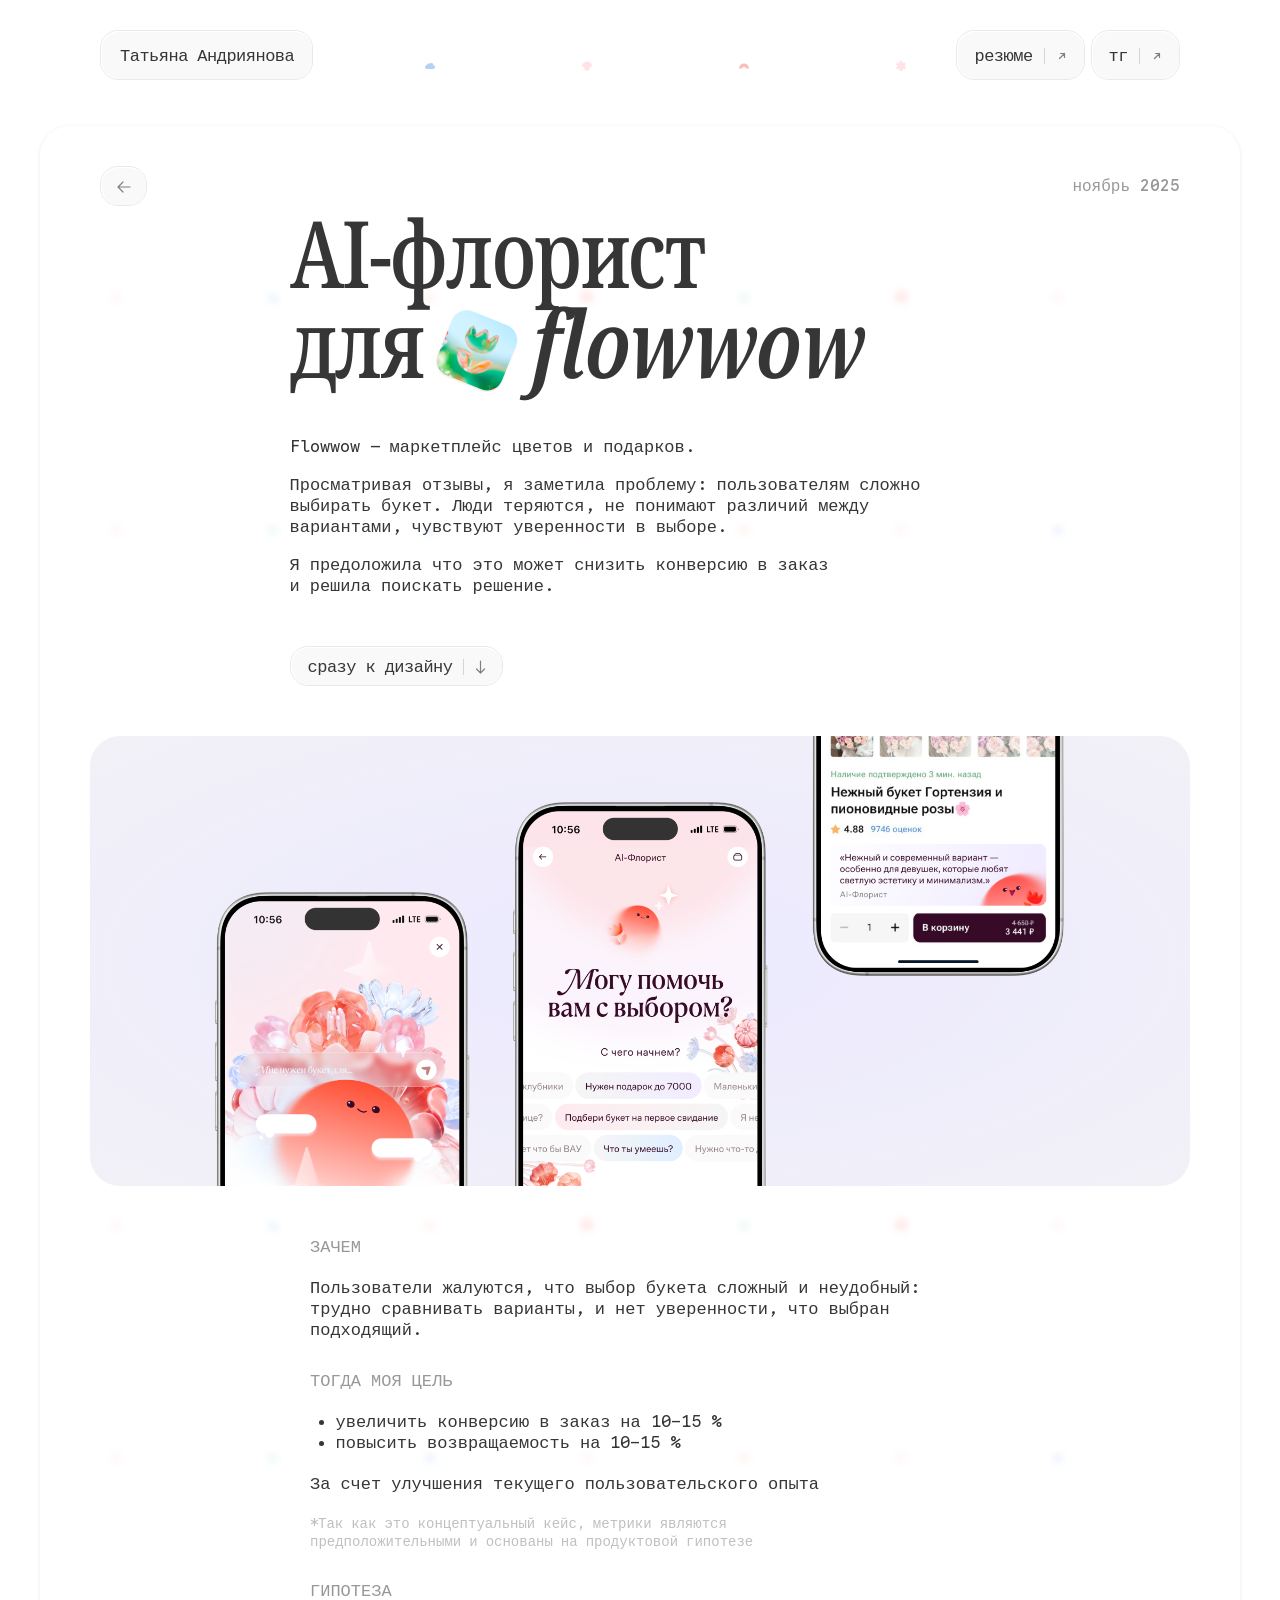
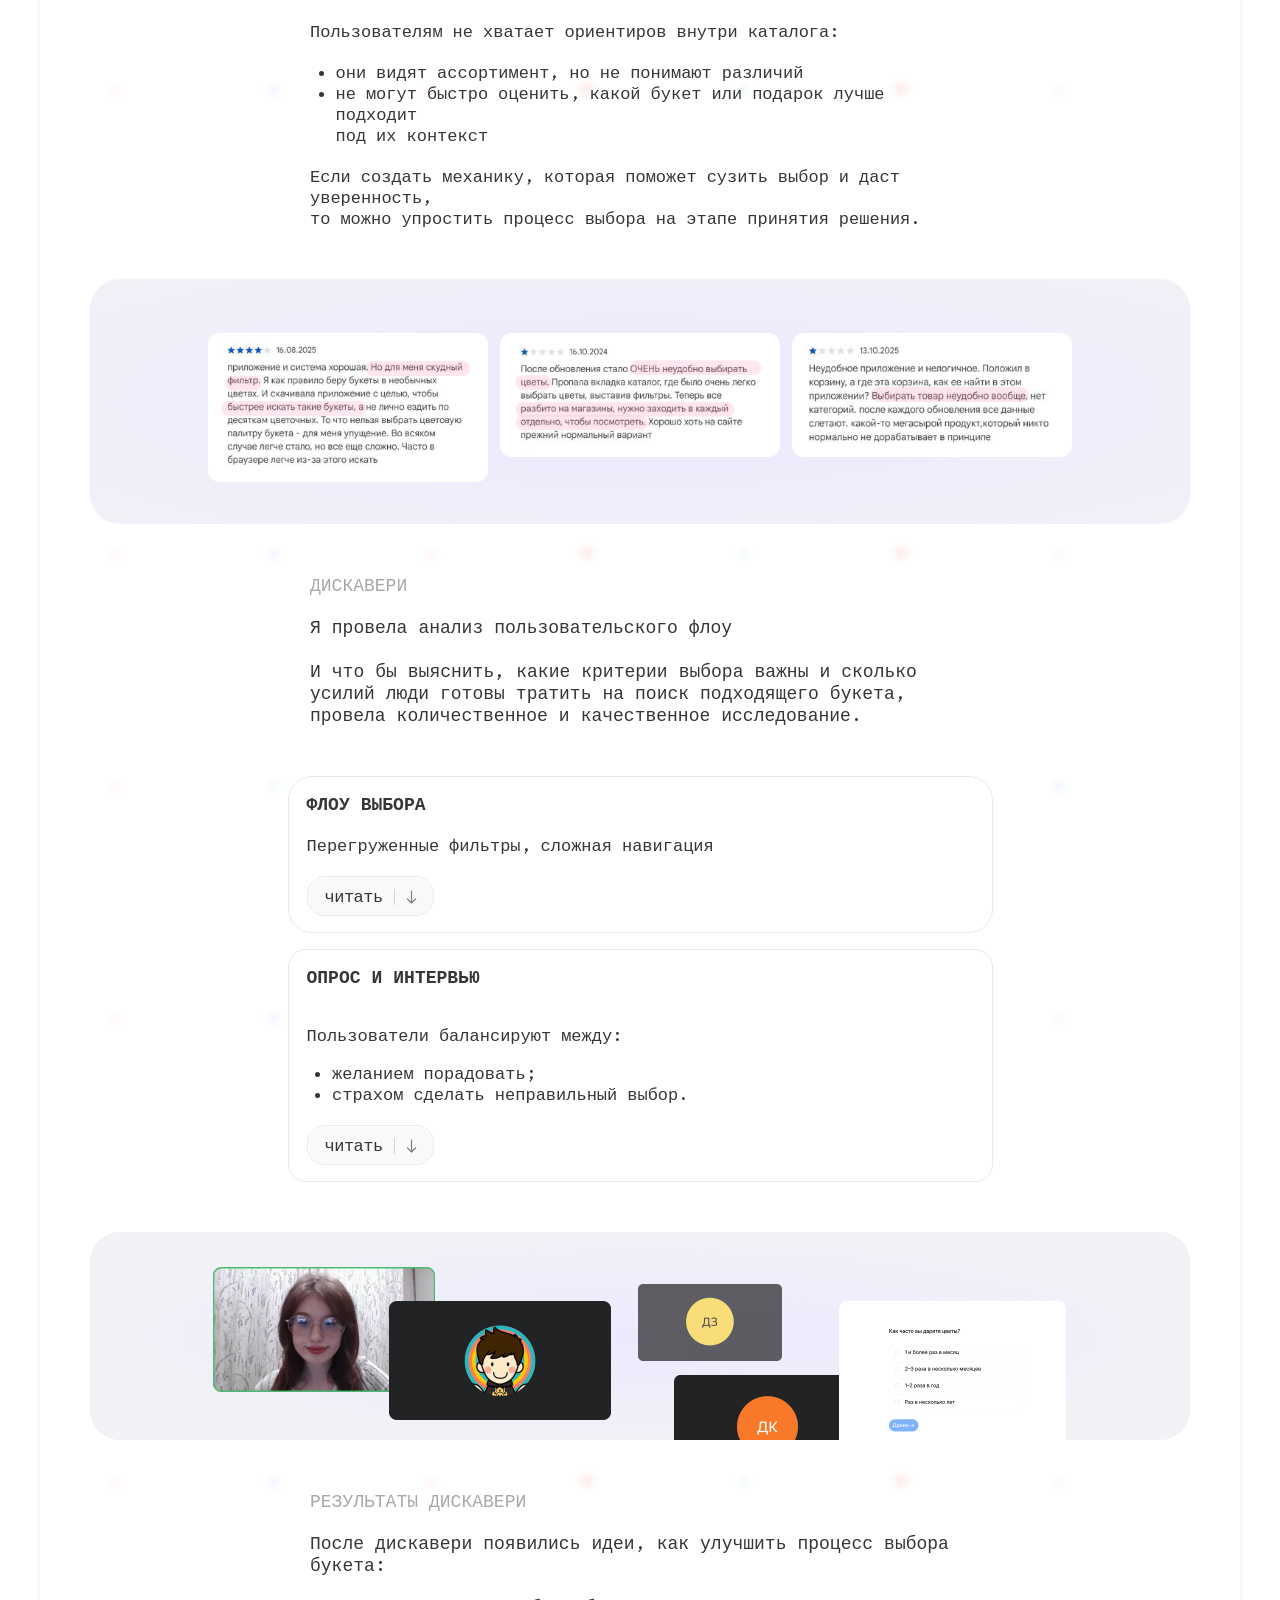
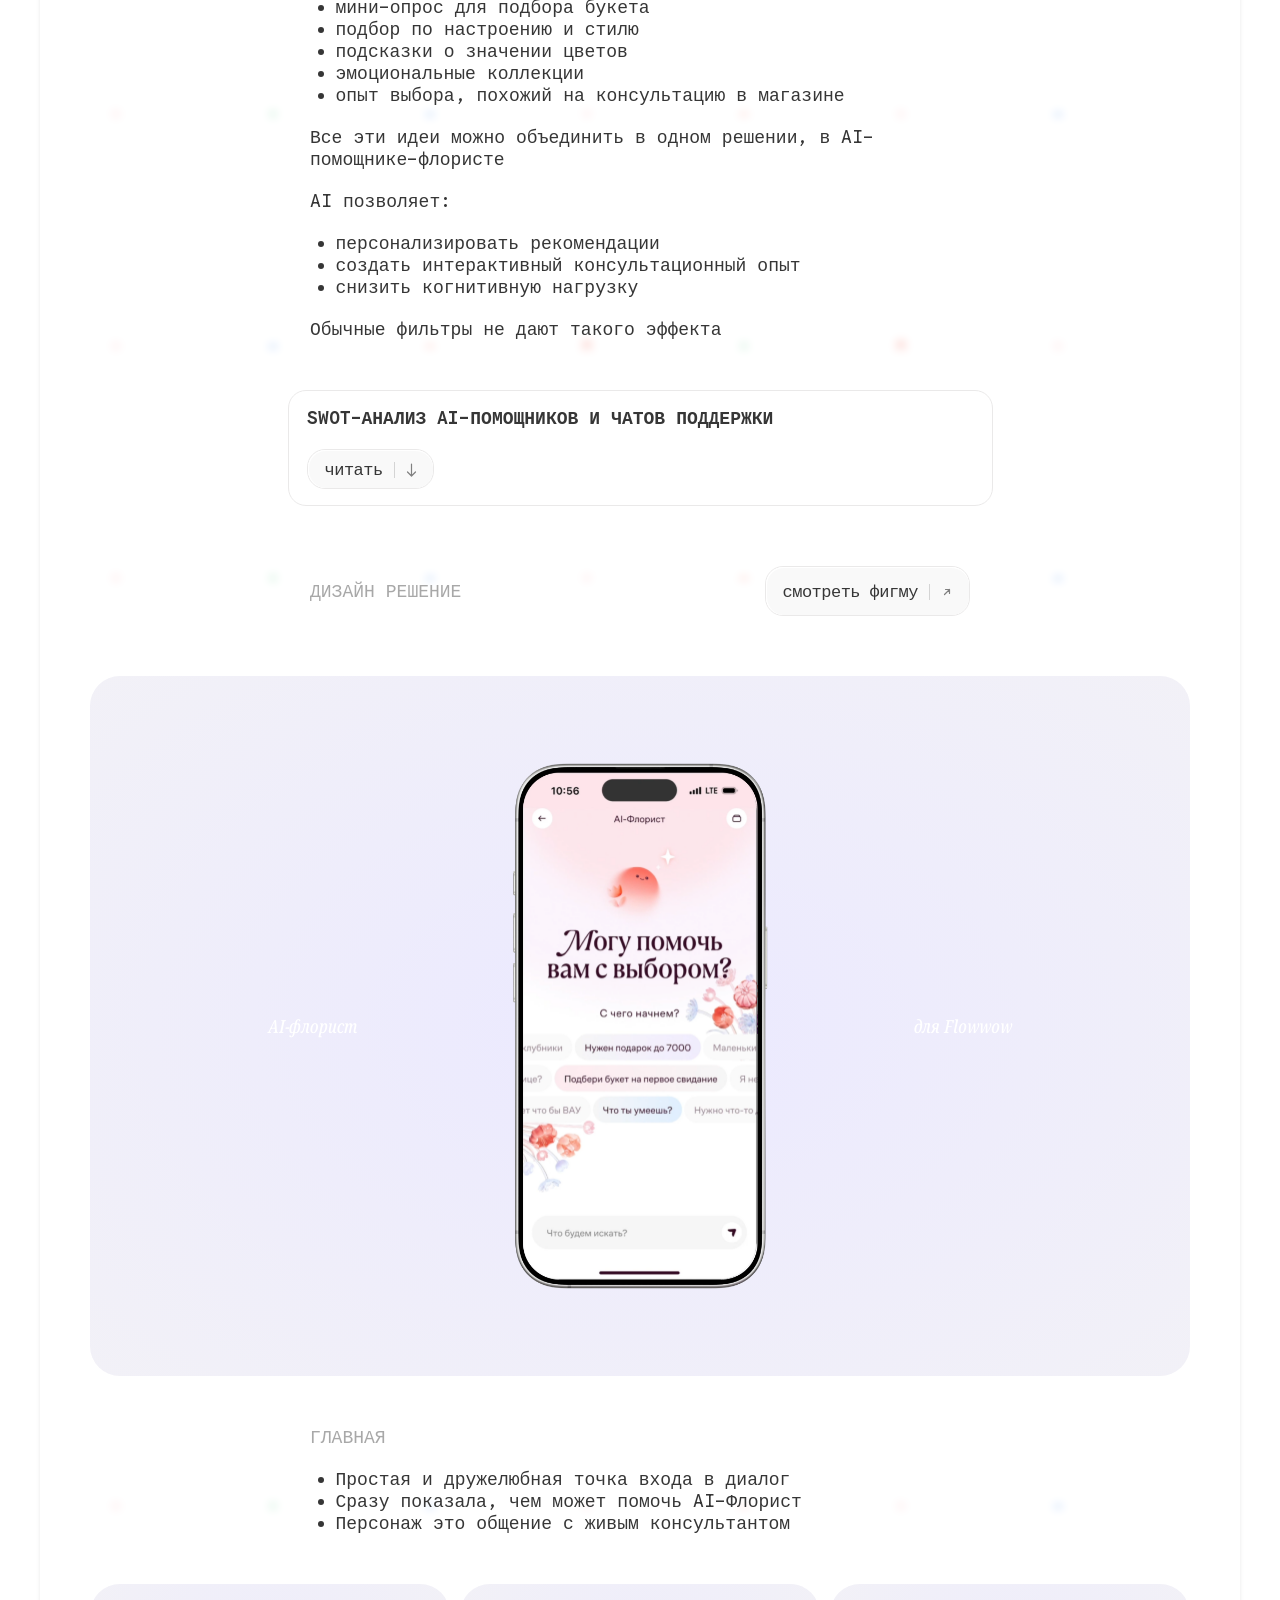
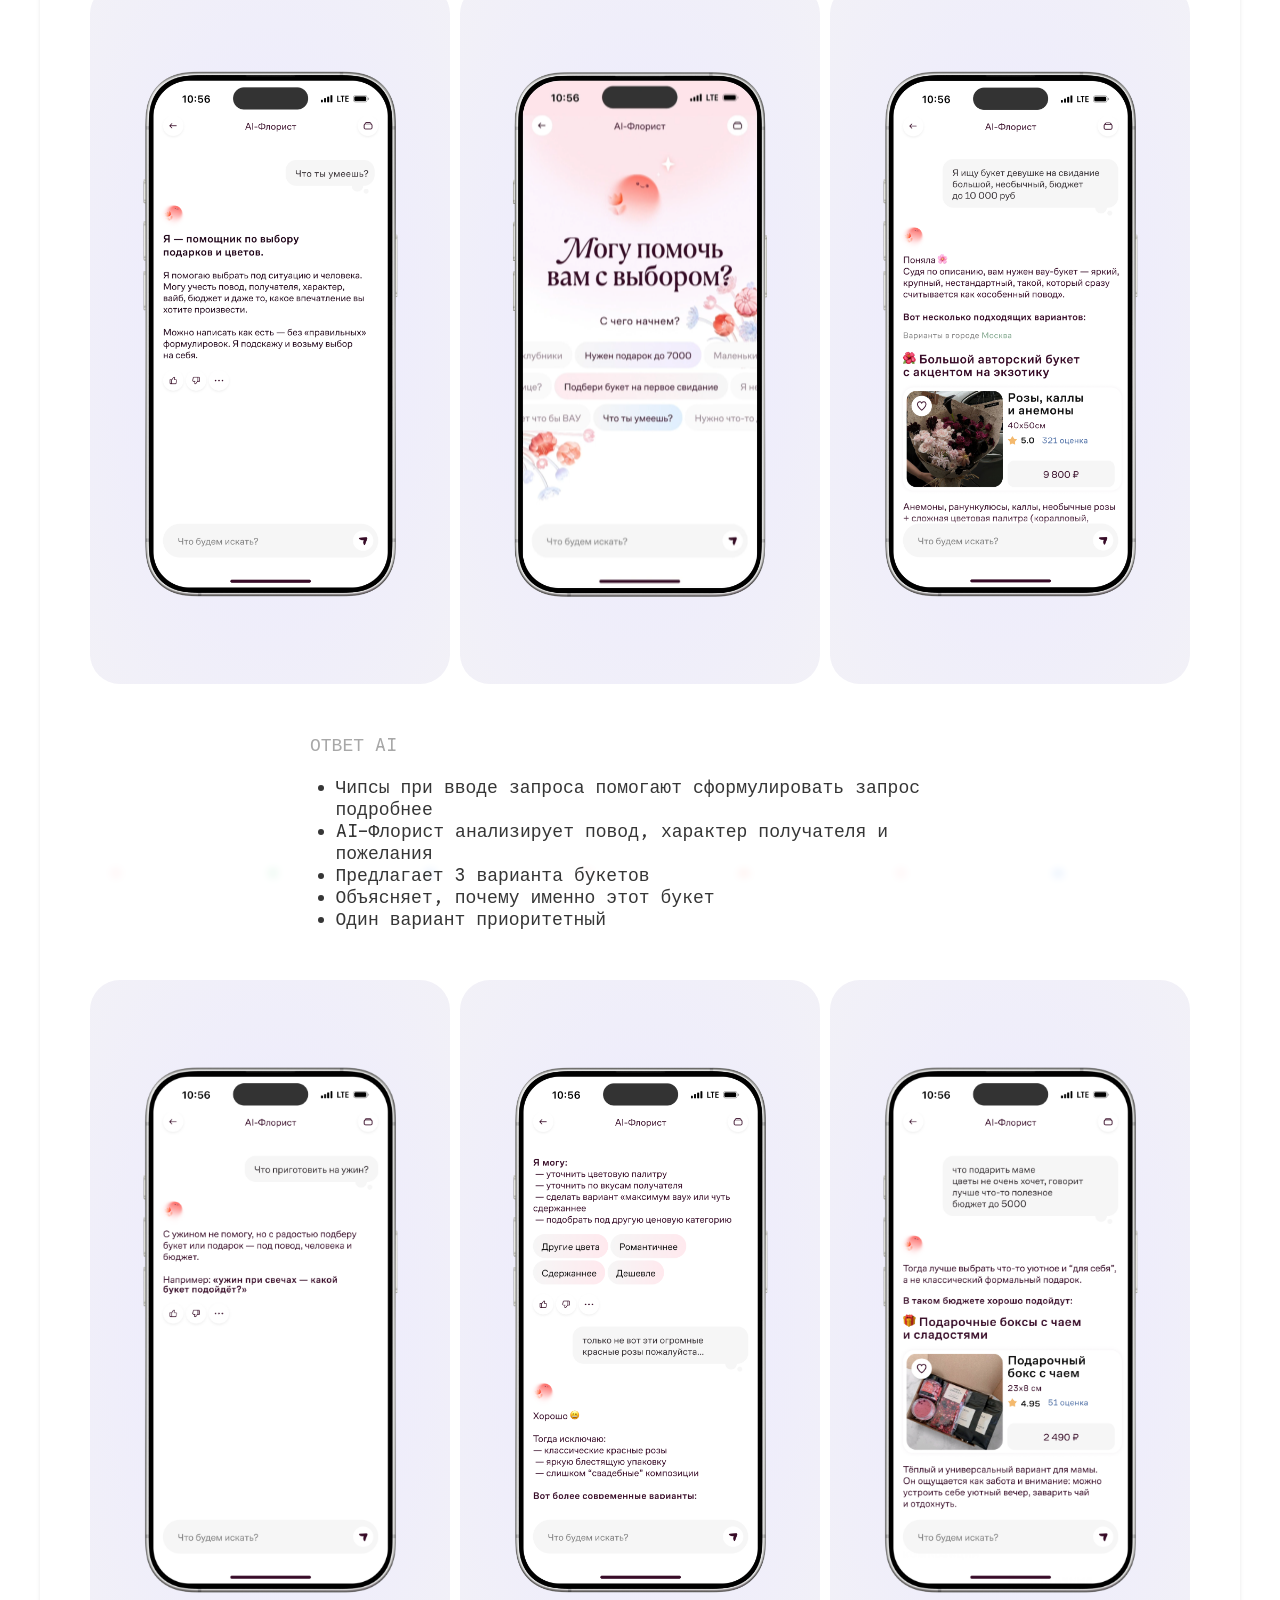
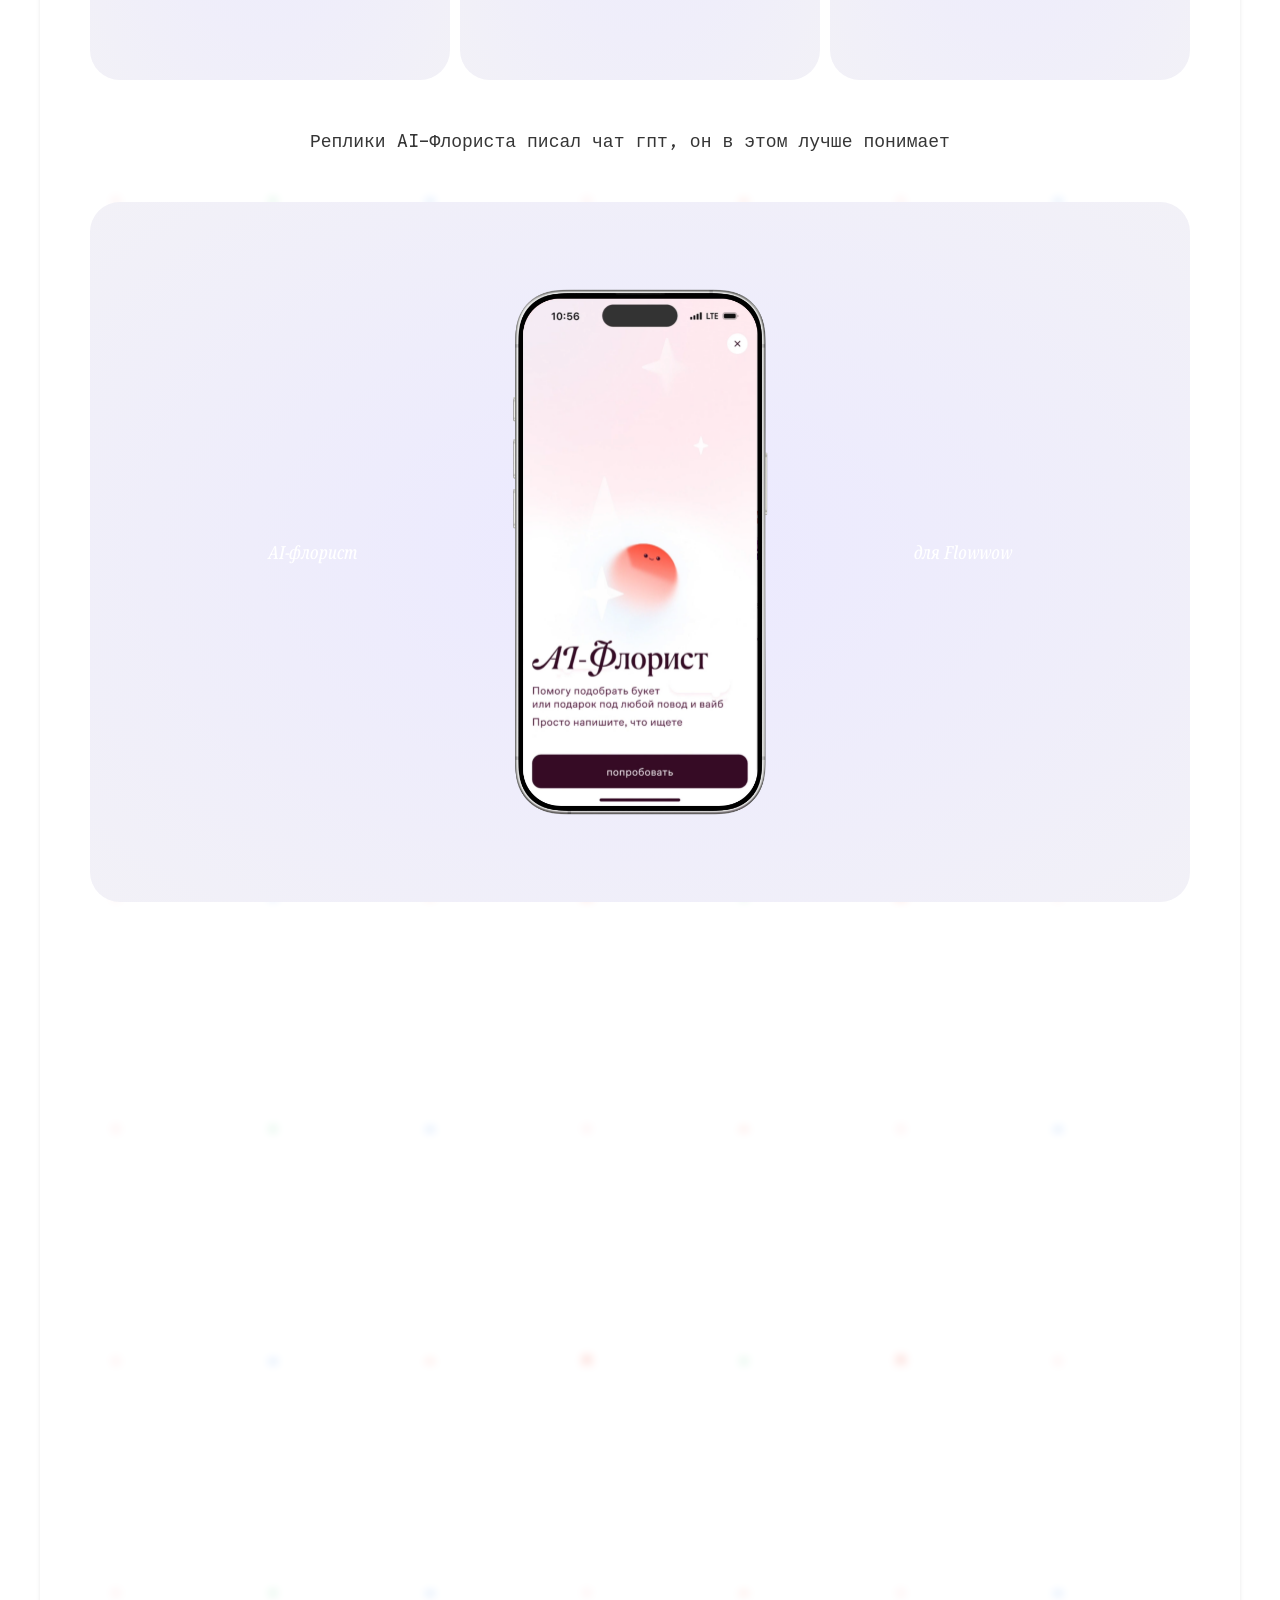
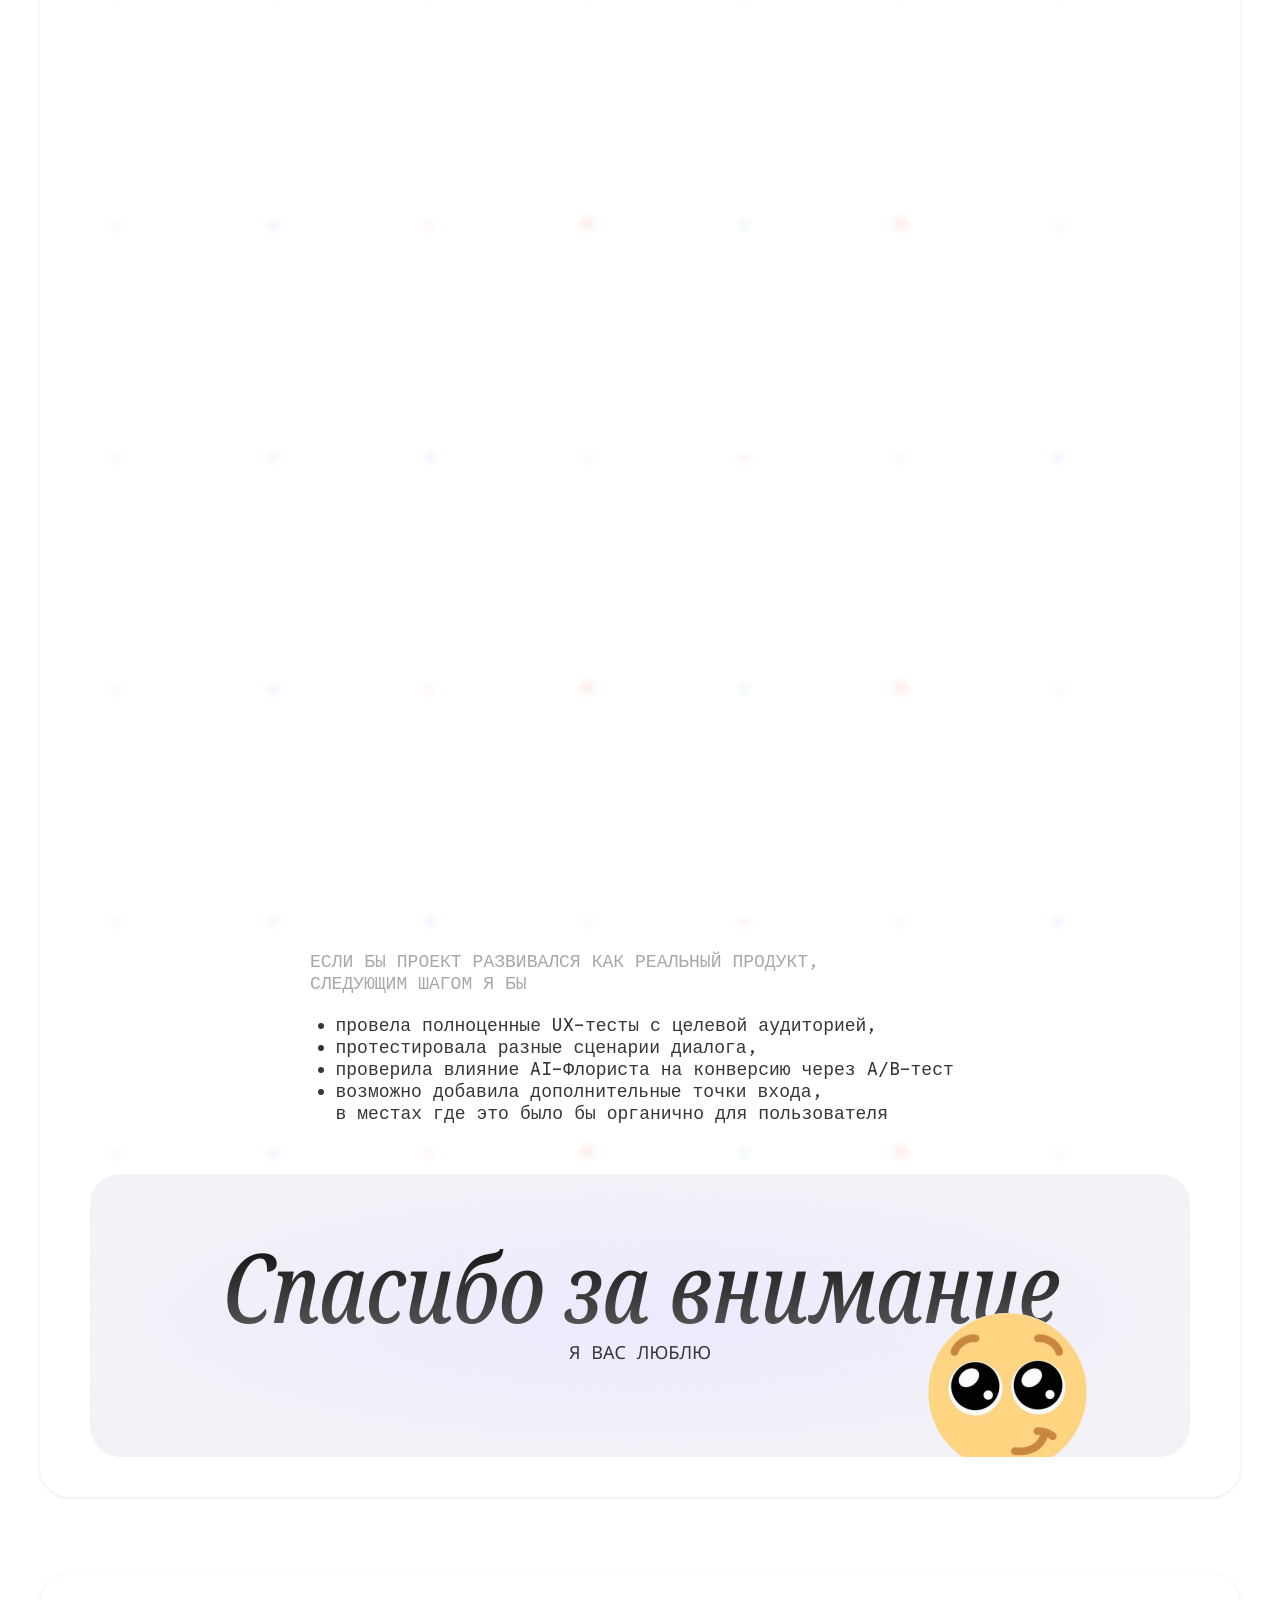
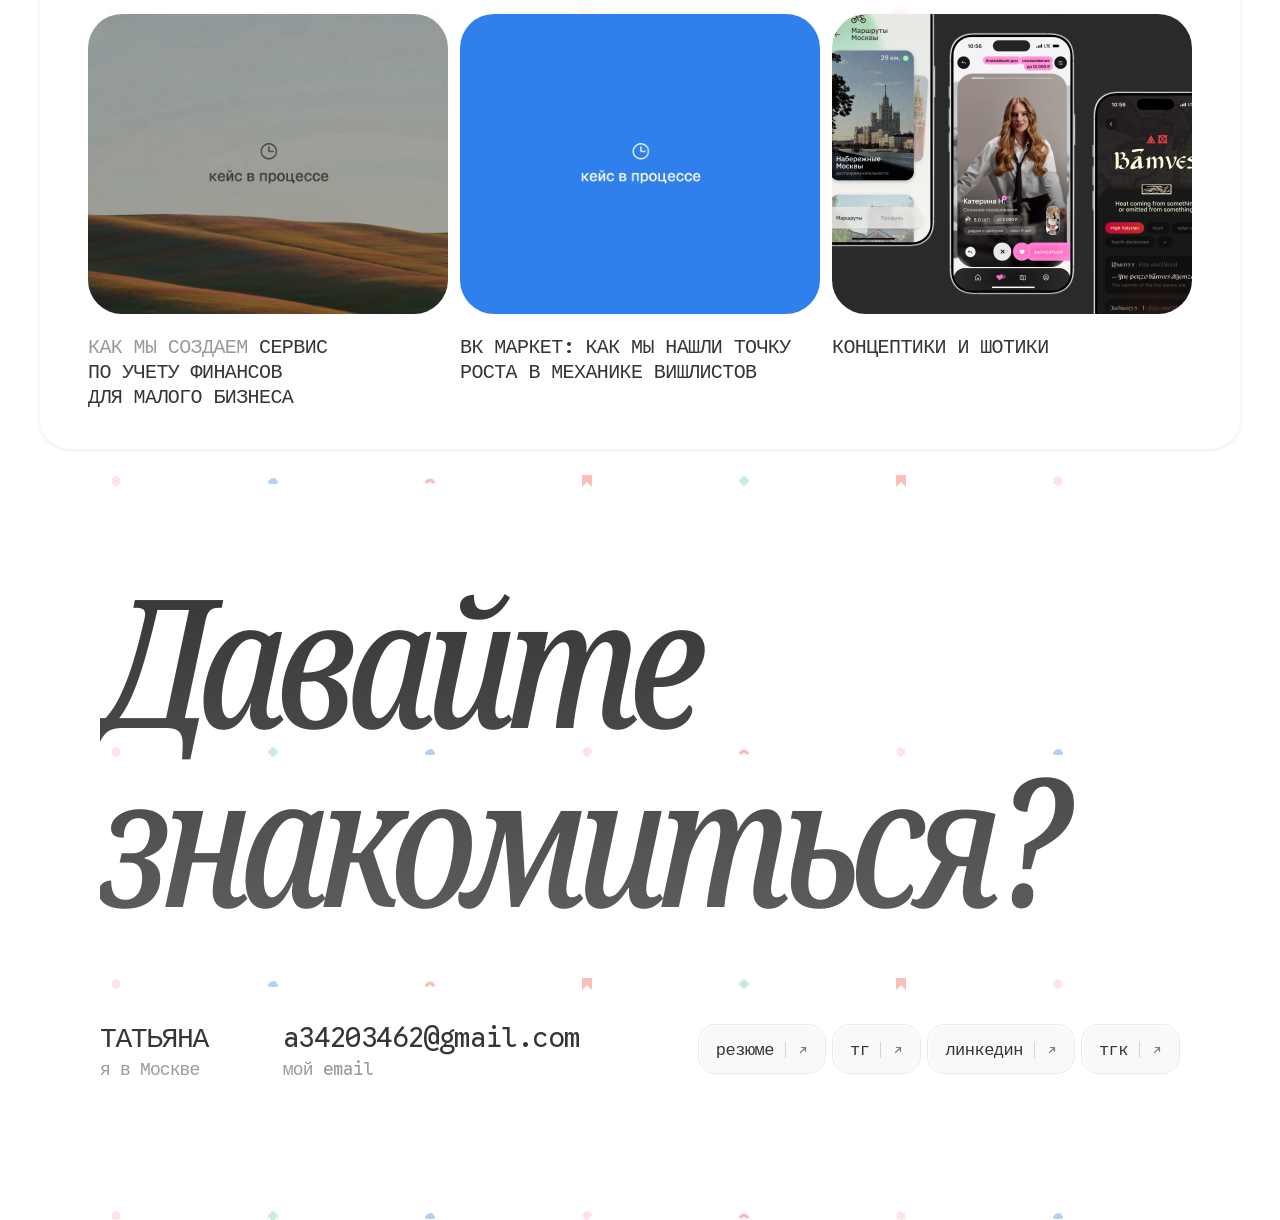
==== case-ai-florist/index.html @ 8919b969 "Link AI florist case Figma and SWOT buttons to Flowwow file. Co-authored-by: Cursor <cursoragent@cur" ====
<!DOCTYPE html>
<html lang="ru">
  <head>
    <meta charset="UTF-8" />
    <meta name="viewport" content="width=device-width, initial-scale=1.0" />
    <title>AI-флорист для flowwow — Татьяна Андриянова</title>
    <link rel="preconnect" href="https://fonts.googleapis.com" />
    <link rel="preconnect" href="https://fonts.gstatic.com" crossorigin />
    <link
      href="https://fonts.googleapis.com/css2?family=Google+Sans+Code:wght@400;500;600&family=Noto+Serif:ital,wdth,wght@0,62.5,500;0,62.5,600;1,62.5,500;1,62.5,600&display=swap"
      rel="stylesheet"
    />
    <style>
      :root {
        --color-bg: #ffffff;
        --color-text: #363636;
        --color-lead: #909090;
        --color-section-title: #989898;
        --color-section-title-alt: #a8a8a8;
        --color-note: #c0c0c0;
        --color-date: #989898;
        --color-white: #ffffff;
        --color-btn-border: #eae9e9;
        --color-btn-bg: #f9f9f9;
        --color-btn-hover: #2f80ed;
        --color-btn-hover-border: #1466d4;
        --color-btn-hover-highlight: #5ba1ff;
        --color-media-grad-start: #ebe9ff;
        --color-media-grad-end: #f2f1f7;
        --container: 1280px;
        --case-content: 1200px;
        --case-text: 700px;
        --case-media: 1100px;
        --nav-pad-x: 100px;
        --header-offset: 80px;
        --font-headline: "Noto Serif", serif;
        --font-body: "Google Sans Code", monospace;
        --reveal-duration: 0.65s;
        --reveal-ease: cubic-bezier(0.22, 1, 0.36, 1);
        --reveal-shift: 28px;
        --bg-pattern-width: 1700px;
        --case-gap: 50px;
        --case-page-top: 46px;
        --case-rec-gap: 77px;
        --accordion-open-duration: 0.55s;
        --accordion-close-duration: 0.95s;
        --accordion-ease: cubic-bezier(0.22, 1, 0.36, 1);
        --accordion-scroll-gap: 24px;
      }

      *,
      *::before,
      *::after {
        box-sizing: border-box;
      }

      html {
        scroll-behavior: smooth;
      }

      #design-solution {
        scroll-margin-top: calc(var(--header-offset) + 24px);
      }

      body {
        margin: 0;
        background: var(--color-bg);
        color: var(--color-text);
        font-family: var(--font-body);
      }

      .page {
        position: relative;
        z-index: 1;
        padding-top: var(--header-offset);
        padding-bottom: 0;
      }

      .page__bg {
        position: absolute;
        inset: 0;
        z-index: 0;
        pointer-events: none;
        overflow: hidden;
      }

      .page__bg-inner {
        position: absolute;
        top: 0;
        left: 50%;
        width: var(--bg-pattern-width);
        max-width: 100vw;
        margin-left: calc(var(--bg-pattern-width) / -2);
        height: 100%;
        min-height: 100%;
        opacity: 0.6;
        background-image: url("../assets/bg-pattern.png");
        background-repeat: repeat-y;
        background-position: center top;
        background-size: var(--bg-pattern-width) auto;
      }

      .page__content {
        position: relative;
        z-index: 1;
      }

      .nav {
        position: fixed;
        top: 0;
        left: 0;
        right: 0;
        z-index: 100;
        display: flex;
        align-items: flex-start;
        justify-content: space-between;
        max-width: var(--container);
        margin: 0 auto;
        padding: 30px var(--nav-pad-x) 0;
        background: transparent;
        transition: transform 0.35s var(--reveal-ease);
      }

      .nav.is-hidden {
        transform: translateY(calc(-100% - 8px));
      }

      .nav__links {
        display: flex;
        align-items: center;
        gap: 6px;
      }

      .btn {
        display: inline-flex;
        flex-direction: column;
        height: 50px;
        border: 0.5px solid var(--color-btn-border);
        border-radius: 18px;
        padding: 0;
        margin: 0;
        background: none;
        cursor: pointer;
        text-decoration: none;
        color: inherit;
        transition: border-color 0.2s ease;
        flex-shrink: 0;
        font: inherit;
      }

      .btn--sm {
        height: 40px;
      }

      .btn__inner {
        display: flex;
        align-items: center;
        gap: 11px;
        height: 100%;
        padding: 0 16px;
        border-radius: 18px;
        background: var(--color-btn-bg);
        border-left: 1px solid var(--color-white);
        border-top: 1px solid var(--color-white);
        transition:
          background 0.2s ease,
          border-color 0.2s ease,
          color 0.2s ease;
      }

      .btn--brand .btn__inner {
        padding: 0 18px;
      }

      .btn--icon .btn__inner {
        width: 44px;
        padding: 0;
        justify-content: center;
      }

      .btn--icon.btn--sm .btn__inner {
        width: 45.2px;
      }

      .btn__text {
        font-family: var(--font-body);
        font-weight: 500;
        font-size: 17px;
        letter-spacing: -0.51px;
        line-height: normal;
        color: var(--color-text);
        white-space: nowrap;
        transition: color 0.2s ease;
      }

      .btn__sep {
        width: 0;
        height: 16px;
        border-left: 1px solid #d4d4d4;
        flex-shrink: 0;
        transition: border-color 0.2s ease;
      }

      .btn__icon {
        display: flex;
        align-items: center;
        justify-content: center;
        flex-shrink: 0;
        color: #808080;
        transition: color 0.2s ease;
      }

      .btn__icon svg {
        display: block;
      }

      .btn:hover,
      .btn:focus-visible {
        border-color: var(--color-btn-hover-border);
        outline: none;
      }

      .btn:hover .btn__inner,
      .btn:focus-visible .btn__inner {
        background: var(--color-btn-hover);
        border-left-color: var(--color-btn-hover-highlight);
        border-top-color: var(--color-btn-hover-highlight);
      }

      .btn:hover .btn__text,
      .btn:focus-visible .btn__text {
        color: var(--color-white);
      }

      .btn:hover .btn__sep,
      .btn:focus-visible .btn__sep {
        border-left-color: rgba(255, 255, 255, 0.45);
      }

      .btn:hover .btn__icon,
      .btn:focus-visible .btn__icon {
        color: var(--color-white);
      }

      .case-page {
        max-width: var(--case-content);
        margin: var(--case-page-top) auto 0;
        padding: 40px 0;
        display: flex;
        flex-direction: column;
        gap: var(--case-gap);
        background: rgba(255, 255, 255, 0.5);
        backdrop-filter: blur(4.4px);
        -webkit-backdrop-filter: blur(4.4px);
        border-radius: 30px;
        box-shadow: 0 1px 4px rgba(0, 0, 0, 0.09);
      }

      .btn--fit {
        align-self: flex-start;
        width: auto;
        flex-shrink: 0;
      }

      .case-intro {
        padding: 0 60px;
        display: flex;
        flex-direction: column;
        align-items: center;
      }

      .case-intro__top {
        display: flex;
        align-items: center;
        justify-content: space-between;
        width: 100%;
        margin-bottom: 0;
      }

      .case-intro__date {
        margin: 0;
        font-size: 16px;
        font-weight: 500;
        color: var(--color-date);
      }

      .case-intro__body {
        width: 100%;
        max-width: 701px;
        display: flex;
        flex-direction: column;
        gap: 50px;
        margin-top: 0;
      }

      .case-intro__title-block {
        display: flex;
        flex-direction: column;
        gap: 0;
      }

      .case-intro__title {
        margin: 0 0 -5px;
        font-family: var(--font-headline);
        font-stretch: extra-condensed;
        font-weight: 500;
        font-size: clamp(48px, 8vw, 93px);
        line-height: 1;
        letter-spacing: -1.395px;
        color: var(--color-text);
      }

      .case-intro__title-row {
        display: flex;
        align-items: center;
        gap: 12px;
        flex-wrap: wrap;
      }

      .case-intro__title--italic {
        font-style: italic;
        font-weight: 600;
      }

      .case-intro__icon {
        position: relative;
        width: 84px;
        height: 92px;
        flex-shrink: 0;
      }

      .case-intro__icon-inner {
        position: absolute;
        left: 50%;
        top: 50%;
        width: 69px;
        height: 69px;
        transform: translate(-50%, -35%) rotate(22.14deg);
        border-radius: 16px;
        overflow: hidden;
        box-shadow: 0 1px 2px rgba(0, 0, 0, 0.1);
      }

      .case-intro__icon-inner img {
        position: absolute;
        width: 117%;
        height: 234%;
        left: -8.5%;
        top: -67%;
        max-width: none;
        object-fit: cover;
      }

      .case-intro__desc {
        margin: 0;
        font-size: 17px;
        font-weight: 400;
        line-height: normal;
        color: var(--color-text);
      }

      .case-intro__desc p {
        margin: 0 0 1em;
      }

      .case-intro__desc p:last-child {
        margin-bottom: 0;
      }

      .case-section {
        width: 100%;
        max-width: var(--case-text);
        margin: 0 auto;
        padding: 0 20px;
        display: flex;
        flex-direction: column;
        gap: 30px;
        font-size: 17px;
        font-weight: 400;
        line-height: normal;
      }

      .case-section--lg {
        font-size: 18px;
      }

      .case-section__group {
        display: flex;
        flex-direction: column;
        gap: 20px;
      }

      .case-section__label {
        margin: 0;
        font-size: inherit;
        font-weight: 400;
        text-transform: uppercase;
        color: var(--color-section-title);
      }

      .case-section__label--alt {
        color: var(--color-section-title-alt);
      }

      .case-section__text {
        margin: 0;
        color: var(--color-text);
      }

      .case-section__note {
        margin: 0;
        font-size: 14px;
        color: var(--color-note);
        max-width: 493px;
      }

      .case-section ul {
        margin: 0;
        padding-left: 25.5px;
      }

      .case-section li {
        margin-bottom: 0;
      }

      .case-section__row {
        display: flex;
        align-items: center;
        justify-content: space-between;
        gap: 16px;
        width: 100%;
        padding: 10px 0;
      }

      .case-media {
        width: 100%;
        max-width: var(--case-content);
        margin: 0 auto;
        padding: 0 50px;
      }

      .case-media__frame {
        position: relative;
        width: 100%;
        border-radius: 30px;
        overflow: hidden;
        background: radial-gradient(ellipse at center, var(--color-media-grad-start) 0%, var(--color-media-grad-end) 100%);
      }

      .case-media__frame--glass {
        background: rgba(255, 255, 255, 0.5);
        backdrop-filter: blur(4.4px);
        -webkit-backdrop-filter: blur(4.4px);
        box-shadow: 0 1px 4px rgba(0, 0, 0, 0.09);
      }

      .case-media__frame--phones {
        height: 450px;
      }

      .case-media__frame--reviews {
        height: 245px;
      }

      .case-media__frame--research {
        height: 208px;
      }

      .case-media__frame--tall {
        height: 700px;
      }

      .case-media__frame--short {
        height: 310px;
      }

      .case-media__frame--entry {
        height: 300px;
      }

      .case-media__frame--thanks {
        height: auto;
        background: transparent;
        box-shadow: none;
        overflow: visible;
      }

      .case-phones {
        position: absolute;
        inset: 0;
      }

      .case-phones__item {
        position: absolute;
        width: 23.26%;
        height: 116.67%;
        transition: transform 0.45s var(--reveal-ease);
        transform-origin: center center;
        z-index: 1;
      }

      .case-phones__item img {
        width: 100%;
        height: 100%;
        object-fit: contain;
        display: block;
        pointer-events: none;
      }

      .case-phones__item--1 {
        left: 11.27%;
        top: 34.67%;
      }

      .case-phones__item--2 {
        left: 50%;
        top: 14.67%;
        transform: translateX(-50%);
      }

      .case-phones__item--3 {
        left: 65.45%;
        top: -63.33%;
      }

      .case-phones__item:hover {
        z-index: 3;
        transform: scale(1.06);
      }

      .case-phones__item--2:hover {
        transform: translateX(-50%) scale(1.06);
      }

      .case-reviews {
        position: absolute;
        left: 50%;
        top: 54px;
        transform: translateX(-50%);
        display: flex;
        align-items: flex-start;
        gap: 12px;
        width: 78.55%;
        max-width: 864px;
      }

      .case-reviews__item {
        position: relative;
        flex: 0 0 280px;
        width: 280px;
        max-width: calc((100% - 24px) / 3);
        transition: transform 0.45s var(--reveal-ease);
        transform-origin: center center;
        z-index: 1;
      }

      .case-reviews__item img {
        width: 100%;
        height: auto;
        display: block;
        pointer-events: none;
      }

      .case-reviews__item:hover {
        z-index: 3;
        transform: scale(1.06);
      }

      .case-research-collage {
        display: block;
        width: 100%;
        height: 100%;
        object-fit: cover;
        border-radius: 30px;
      }

      .case-accordion {
        width: 100%;
        max-width: 745px;
        margin: 0 auto;
        display: flex;
        flex-direction: column;
        gap: 16px;
        padding: 0 20px;
      }

      .case-accordion__item {
        background: var(--color-white);
        border: 1px solid var(--color-btn-border);
        border-radius: 18px;
        padding: 16px 18px;
        text-align: left;
        font: inherit;
        color: inherit;
      }

      .case-accordion__item--flow {
        border-radius: 24px;
      }

      .case-accordion__title {
        margin: 0 0 20px;
        font-size: 18px;
        font-weight: 600;
        text-transform: uppercase;
        color: var(--color-text);
      }

      .case-accordion__preview {
        margin: 0 0 20px;
        font-size: 17px;
        font-weight: 400;
        color: var(--color-text);
      }

      .case-accordion__preview ul {
        margin: 0;
        padding-left: 25.5px;
      }

      .case-accordion__teaser {
        display: grid;
        grid-template-rows: 1fr;
        overflow: hidden;
        transition: grid-template-rows var(--accordion-open-duration) var(--accordion-ease);
      }

      .case-accordion__teaser-inner {
        min-height: 0;
        overflow: hidden;
      }

      .case-accordion__item.is-open .case-accordion__teaser {
        grid-template-rows: 0fr;
        pointer-events: none;
      }

      .case-accordion__item.is-closing .case-accordion__teaser {
        transition-duration: var(--accordion-close-duration);
      }

      .case-accordion__panel {
        display: grid;
        grid-template-rows: 0fr;
        overflow: hidden;
        transition: grid-template-rows var(--accordion-open-duration) var(--accordion-ease);
      }

      .case-accordion__item.is-open .case-accordion__panel {
        grid-template-rows: 1fr;
      }

      .case-accordion__item.is-closing .case-accordion__panel {
        transition-duration: var(--accordion-close-duration);
      }

      .case-accordion__panel-inner {
        min-height: 0;
        overflow: hidden;
        display: flex;
        flex-direction: column;
        gap: 20px;
      }

      .case-accordion__media-slot {
        display: none;
      }

      .case-accordion__item.is-open .case-accordion__media-slot {
        display: block;
        margin: 20px 0;
      }

      .case-accordion__media {
        position: relative;
        width: 100%;
        border-radius: 20px;
        overflow: hidden;
        background: radial-gradient(ellipse at center, var(--color-media-grad-start) 0%, var(--color-media-grad-end) 100%);
      }

      .case-accordion__media--tall {
        height: 600px;
      }

      .case-accordion__media--short {
        height: 363px;
      }

      .case-accordion__image {
        position: absolute;
        left: 50%;
        top: 50%;
        overflow: hidden;
        transform: translate(-50%, -50%);
        transform-origin: center center;
        transition:
          transform 0.45s var(--reveal-ease),
          opacity 0.42s var(--accordion-ease);
        opacity: 0;
      }

      .case-accordion__media--tall .case-accordion__image {
        width: 64.74%;
        height: 85.33%;
      }

      .case-accordion__media--short .case-accordion__image {
        width: 64.74%;
        height: 71.63%;
        border-radius: 11px;
      }

      .case-accordion__media--wide .case-accordion__image {
        width: 80.25%;
        height: 76.58%;
        border-radius: 11px;
      }

      .case-accordion__image img {
        display: block;
        width: 100%;
        height: 100%;
        object-fit: contain;
      }

      .case-accordion__image:hover {
        z-index: 1;
        transform: translate(-50%, -50%) scale(1.06);
      }

      .case-accordion__item.is-open:not(.is-closing) .case-accordion__image {
        opacity: 1;
        transition-delay: 0.16s;
      }

      .case-accordion__item.is-closing .case-accordion__image {
        opacity: 0;
        transform: translate(-50%, -50%) translateY(8px);
        transition-duration: 0.2s;
        transition-delay: 0s;
      }

      .case-accordion__text {
        margin: 0;
        font-size: 17px;
        font-weight: 400;
        line-height: normal;
        color: var(--color-text);
      }

      .case-accordion__text ul {
        margin: 0;
        padding-left: 25.5px;
      }

      .case-accordion__text p {
        margin: 0 0 1em;
      }

      .case-accordion__text p:last-child {
        margin-bottom: 0;
      }

      .case-carousel {
        display: flex;
        gap: 10px;
        width: 100%;
      }

      .case-carousel--tall {
        height: 700px;
      }

      .case-carousel--short {
        height: 310px;
      }

      .case-carousel__col {
        flex: 1 1 0;
        min-width: 0;
        height: 100%;
        border-radius: 30px;
        overflow: hidden;
        position: relative;
        background: radial-gradient(ellipse at center, var(--color-media-grad-start) 0%, var(--color-media-grad-end) 100%);
      }

      .case-carousel__shot {
        position: absolute;
        left: 50%;
        top: 50%;
        width: 70.9%;
        height: 75%;
        transform: translate(-50%, -50%);
        transition: transform 0.45s var(--reveal-ease);
        transform-origin: center center;
        z-index: 1;
      }

      .case-carousel__shot:hover {
        z-index: 3;
        transform: translate(-50%, -50%) scale(1.06);
      }

      .case-carousel--short .case-carousel__shot {
        width: 71.07%;
        height: 169.35%;
      }

      .case-carousel--short .case-carousel__shot--low {
        top: calc(50% + 154.5px);
      }

      .case-carousel--short .case-carousel__shot--high {
        top: calc(50% - 155.5px);
      }

      .case-carousel--short .case-carousel__shot--high-alt {
        top: calc(50% - 156.5px);
      }

      .case-carousel__shot img {
        width: 100%;
        height: 100%;
        object-fit: cover;
        display: block;
        pointer-events: none;
      }

      .case-carousel--tall .case-carousel__shot img {
        object-fit: cover;
      }

      [data-accordion-close] {
        align-self: flex-start;
        width: auto;
      }

      [data-accordion-close] .btn__icon svg {
        transform: rotate(180deg);
      }

      .case-phone {
        position: absolute;
        left: 50%;
        top: 50%;
        width: 23.26%;
        height: 75%;
        z-index: 1;
        transform: translate(-50%, -50%);
        transform-origin: center center;
        transition: transform 0.45s var(--reveal-ease);
      }

      .case-phone:hover {
        z-index: 3;
        transform: translate(-50%, -50%) scale(1.06);
      }

      .case-carousel__shot .case-phone,
      .case-phone--shot {
        width: 100%;
        height: 100%;
      }

      .case-carousel__shot .case-phone:hover {
        transform: translate(-50%, -50%);
      }

      .case-phone__bg {
        position: absolute;
        inset: 0;
        width: 100%;
        height: 100%;
        object-fit: contain;
        pointer-events: none;
      }

      .case-phone__screen {
        position: absolute;
        left: 50%;
        top: 50%;
        width: 91.5%;
        height: 96.6%;
        transform: translate(-50%, -50%);
        border-radius: 38px;
        overflow: hidden;
      }

      .case-phone__screen img,
      .case-phone__video {
        display: block;
        width: 100%;
        height: 100%;
        object-fit: cover;
        object-position: center center;
      }

      .case-media__labels {
        position: absolute;
        inset: 0;
        pointer-events: none;
      }

      .case-media__label {
        position: absolute;
        top: 50%;
        transform: translateY(-50%);
        font-family: var(--font-headline);
        font-stretch: extra-condensed;
        font-style: italic;
        font-weight: 500;
        font-size: 18px;
        color: var(--color-white);
        white-space: nowrap;
      }

      .case-media__label--left {
        left: 16.18%;
      }

      .case-media__label--right {
        right: 16.18%;
      }

      .case-media__entry-photo {
        position: absolute;
        left: -5.45%;
        top: -54.67%;
        width: 110.91%;
        height: 226.67%;
        object-fit: cover;
      }

      .case-media__entry-note {
        position: absolute;
        top: 26px;
        right: 83px;
        font-size: 12px;
        color: var(--color-white);
        opacity: 0.5;
        margin: 0;
      }

      .case-media__thanks {
        display: block;
        width: 100%;
        max-width: var(--case-media);
        height: auto;
        border-radius: 30px;
      }

      .case-rec {
        max-width: var(--case-content);
        margin: var(--case-rec-gap) auto 0;
        padding: 40px 48px;
        display: flex;
        gap: 12px;
        justify-content: center;
        flex-wrap: wrap;
        background: rgba(255, 255, 255, 0.5);
        backdrop-filter: blur(5px);
        -webkit-backdrop-filter: blur(5px);
        border-radius: 30px;
        box-shadow: 0 1px 4px rgba(0, 0, 0, 0.09);
      }

      .case-rec__item {
        display: flex;
        flex-direction: column;
        gap: 20px;
        width: 360px;
        max-width: 100%;
        text-decoration: none;
        color: inherit;
        cursor: pointer;
        transition: transform 0.4s var(--reveal-ease);
      }

      .case-rec__item:hover,
      .case-rec__item:focus-visible {
        transform: translateY(-10px);
      }

      .case-rec__cover {
        width: 100%;
        height: 300px;
        border-radius: 34px;
        overflow: hidden;
      }

      .case-rec__cover img {
        width: 100%;
        height: 100%;
        object-fit: cover;
        display: block;
      }

      .case-rec__caption {
        margin: 0;
        font-size: 20px;
        font-weight: 500;
        line-height: normal;
        letter-spacing: -0.6px;
        text-transform: uppercase;
        color: var(--color-text);
      }

      .case-rec__caption--muted {
        color: rgba(54, 54, 54, 0.5);
      }

      .footer {
        max-width: var(--container);
        margin: 0 auto;
        padding: 120px var(--nav-pad-x) 120px;
        display: flex;
        flex-direction: column;
        gap: 97px;
      }

      .footer__title {
        margin: 0;
        font-family: var(--font-headline);
        font-stretch: extra-condensed;
        font-style: italic;
        font-weight: 500;
        font-size: clamp(72px, 14vw, 180px);
        line-height: 1;
        letter-spacing: -0.05em;
        background: linear-gradient(180deg, #363636 0%, #5e5c5c 100%);
        -webkit-background-clip: text;
        background-clip: text;
        color: transparent;
        width: 100%;
      }

      .footer__bar {
        display: flex;
        align-items: flex-start;
        justify-content: space-between;
        gap: 38px;
        width: 100%;
      }

      .footer__info {
        display: flex;
        flex: 1 1 auto;
        gap: 75px;
        align-items: flex-start;
        min-width: 0;
      }

      .footer__col {
        display: flex;
        flex-direction: column;
        gap: 8px;
        align-items: flex-start;
      }

      .footer__name,
      .footer__email {
        margin: 0;
        font-family: var(--font-body);
        font-weight: 400;
        font-size: 28px;
        line-height: 1;
        letter-spacing: -0.05em;
        color: var(--color-text);
      }

      .footer__name {
        text-transform: uppercase;
      }

      .footer__email {
        border: none;
        background: none;
        padding: 0;
        cursor: pointer;
        text-align: left;
      }

      .footer__meta {
        margin: 0;
        font-family: var(--font-body);
        font-weight: 400;
        font-size: 18px;
        line-height: 1;
        letter-spacing: -0.05em;
        color: #9b9b9b;
      }

      .footer__meta--email {
        text-transform: lowercase;
      }

      .footer__copy-note {
        margin: 0;
        font-family: var(--font-body);
        font-size: 14px;
        line-height: 1;
        color: #2f80ed;
        opacity: 0;
        transition: opacity 0.25s ease;
      }

      .footer__copy-note.is-visible {
        opacity: 1;
      }

      .footer__links {
        flex: 0 0 371px;
        max-width: 100%;
        justify-content: flex-end;
      }

      .js-reveal {
        opacity: 0;
        transform: translateY(var(--reveal-shift));
        transition:
          opacity var(--reveal-duration) var(--reveal-ease),
          transform var(--reveal-duration) var(--reveal-ease);
      }

      .js-reveal.is-visible {
        opacity: 1;
        transform: translateY(0);
      }

      @media (prefers-reduced-motion: reduce) {
        html {
          scroll-behavior: auto;
        }

        .js-reveal,
        .case-phones__item,
        .case-accordion__teaser,
        .case-accordion__panel {
          grid-template-rows: 1fr !important;
          transition: none !important;
        }

        .case-accordion__media-slot {
          display: block !important;
        }

        .case-accordion__media img {
          opacity: 1 !important;
          transform: none !important;
          transition: none !important;
        }

        .case-accordion__image {
          opacity: 1 !important;
          transform: translate(-50%, -50%) !important;
          transition: none !important;
        }

        .case-accordion__image:hover {
          transform: translate(-50%, -50%) !important;
        }

        .case-accordion__item:not(.is-open) .case-accordion__panel,
        .case-accordion__item:not(.is-open) .case-accordion__media-slot {
          display: none;
        }

        .case-accordion__item.is-open .case-accordion__teaser {
          display: none;
        }

        .case-phones__item--2 {
          transform: translateX(-50%);
        }

        .case-phones__item:hover,
        .case-phones__item--2:hover,
        .case-phone:hover,
        .case-rec__item:hover {
          transform: none;
        }

        .case-phone:hover {
          transform: translate(-50%, -50%);
        }
      }

      @media (max-width: 900px) {
        :root {
          --nav-pad-x: 24px;
          --header-offset: 88px;
          --reveal-shift: 20px;
          --case-gap: 40px;
        }

        .case-intro {
          padding: 0 24px;
        }

        .case-media {
          padding: 0 24px;
        }

        .case-media__frame--phones {
          height: min(450px, 70vw);
        }

        .case-media__frame--tall {
          height: min(700px, 120vw);
        }

        .case-carousel--tall,
        .case-carousel--short {
          flex-direction: column;
          height: auto;
        }

        .case-carousel__col {
          min-height: 400px;
          flex: 1 1 auto;
        }

        .case-carousel--short .case-carousel__col {
          min-height: 310px;
        }

        .case-carousel--short .case-carousel__shot {
          width: 70.9%;
          height: 75%;
        }

        .case-carousel--short .case-carousel__shot--low,
        .case-carousel--short .case-carousel__shot--high,
        .case-carousel--short .case-carousel__shot--high-alt {
          top: 50%;
        }

        .case-reviews {
          top: 32px;
          width: 92%;
        }

        .case-reviews__item {
          flex: 1 1 0;
          width: auto;
          max-width: none;
        }

        .case-media__label {
          display: none;
        }

        .footer__bar {
          flex-direction: column;
        }

        .footer__info {
          flex-direction: column;
          gap: 32px;
        }

        .footer__links {
          flex-basis: auto;
          width: 100%;
          justify-content: flex-start;
        }
      }
    </style>
  </head>
  <body>
    <header class="nav">
      <a class="btn btn--brand" href="../">
        <span class="btn__inner"><span class="btn__text">Татьяна Андриянова</span></span>
      </a>
      <div class="nav__links">
        <a class="btn" href="https://disk.yandex.ru/i/4BlwQLRkXn8ZWQ" target="_blank" rel="noopener noreferrer">
          <span class="btn__inner">
            <span class="btn__text">резюме</span>
            <span class="btn__sep" aria-hidden="true"></span>
            <span class="btn__icon" aria-hidden="true">
              <svg width="12" height="12" viewBox="0 0 12 12" fill="none"><path d="M3.5 8.5L8.5 3.5M8.5 3.5H4.5M8.5 3.5V7.5" stroke="currentColor" stroke-width="1.2" stroke-linecap="round" stroke-linejoin="round" /></svg>
            </span>
          </span>
        </a>
        <a class="btn" href="https://t.me/iiiuuuppp" target="_blank" rel="noopener noreferrer">
          <span class="btn__inner">
            <span class="btn__text">тг</span>
            <span class="btn__sep" aria-hidden="true"></span>
            <span class="btn__icon" aria-hidden="true">
              <svg width="12" height="12" viewBox="0 0 12 12" fill="none"><path d="M3.5 8.5L8.5 3.5M8.5 3.5H4.5M8.5 3.5V7.5" stroke="currentColor" stroke-width="1.2" stroke-linecap="round" stroke-linejoin="round" /></svg>
            </span>
          </span>
        </a>
      </div>
    </header>

    <div class="page">
      <div class="page__bg" aria-hidden="true"><div class="page__bg-inner"></div></div>
      <div class="page__content">
        <main class="case-page">
          <header class="case-intro js-reveal" data-reveal-delay="0">
            <div class="case-intro__top">
              <a class="btn btn--sm btn--icon" href="../" aria-label="Назад на главную">
                <span class="btn__inner">
                  <span class="btn__icon" aria-hidden="true">
                    <svg width="14" height="12" viewBox="0 0 14 12" fill="none"><path d="M6 1L1 6L6 11M1 6H13" stroke="currentColor" stroke-width="1.2" stroke-linecap="round" stroke-linejoin="round" /></svg>
                  </span>
                </span>
              </a>
              <p class="case-intro__date">ноябрь 2025</p>
            </div>
            <div class="case-intro__body">
              <div class="case-intro__title-block">
                <h1 class="case-intro__title">AI-флорист</h1>
                <div class="case-intro__title-row">
                  <span class="case-intro__title">для</span>
                  <div class="case-intro__icon" aria-hidden="true">
                    <div class="case-intro__icon-inner">
                      <img src="../assets/case-ai/flowwow-icon.png" alt="" width="69" height="69" />
                    </div>
                  </div>
                  <span class="case-intro__title case-intro__title--italic">flowwow</span>
                </div>
              </div>
              <div class="case-intro__desc">
                <p>Flowwow — маркетплейс цветов и подарков.</p>
                <p>Просматривая отзывы, я заметила проблему: пользователям сложно выбирать букет. Люди теряются, не понимают различий между вариантами, чувствуют уверенности в выборе.</p>
                <p>Я предоложила что это может снизить конверсию в заказ<br />и решила поискать решение.</p>
              </div>
              <a class="btn btn--sm btn--fit" href="#design-solution">
                <span class="btn__inner">
                  <span class="btn__text">сразу к дизайну</span>
                  <span class="btn__sep" aria-hidden="true"></span>
                  <span class="btn__icon" aria-hidden="true">
                    <svg width="11" height="14" viewBox="0 0 11 14" fill="none"><path d="M5.5 1V13M5.5 13L1.5 9M5.5 13L9.5 9" stroke="currentColor" stroke-width="1.2" stroke-linecap="round" stroke-linejoin="round" /></svg>
                  </span>
                </span>
              </a>
            </div>
          </header>

          <div class="case-media js-reveal" data-reveal-delay="80">
            <div class="case-media__frame case-media__frame--phones">
              <div class="case-phones">
                <div class="case-phones__item case-phones__item--1"><img src="../assets/case-ai/hero-phone-1.png" alt="Экран AI-флориста — ввод запроса" /></div>
                <div class="case-phones__item case-phones__item--2"><img src="../assets/case-ai/hero-phone-2.png" alt="Экран AI-флориста — подсказки" /></div>
                <div class="case-phones__item case-phones__item--3"><img src="../assets/case-ai/hero-phone-3.png" alt="Экран карточки товара с рекомендацией AI" /></div>
              </div>
            </div>
          </div>

          <section class="case-section js-reveal" data-reveal-delay="80">
            <div class="case-section__group">
              <p class="case-section__label">Зачем</p>
              <p class="case-section__text">Пользователи жалуются, что выбор букета сложный и неудобный: трудно сравнивать варианты, и нет уверенности, что выбран подходящий.</p>
            </div>
            <div class="case-section__group">
              <p class="case-section__label">Тогда моя цель</p>
              <ul class="case-section__text">
                <li>увеличить конверсию в заказ на 10–15 %</li>
                <li>повысить возвращаемость на 10–15 %</li>
              </ul>
              <p class="case-section__text">За счет улучшения текущего пользовательского опыта</p>
              <p class="case-section__note">*Так как это концептуальный кейс, метрики являются предположительными и основаны на продуктовой гипотезе</p>
            </div>
            <div class="case-section__group">
              <p class="case-section__label">Гипотеза</p>
              <p class="case-section__text">Пользователям не хватает ориентиров внутри каталога:</p>
              <ul class="case-section__text">
                <li>они видят ассортимент, но не понимают различий</li>
                <li>не могут быстро оценить, какой букет или подарок лучше подходит<br />под их контекст</li>
              </ul>
              <p class="case-section__text">Если создать механику, которая поможет сузить выбор и даст уверенность,<br />то можно упростить процесс выбора на этапе принятия решения.</p>
            </div>
          </section>

          <div class="case-media js-reveal" data-reveal-delay="80">
            <div class="case-media__frame case-media__frame--reviews">
              <div class="case-reviews">
                <div class="case-reviews__item case-reviews__item--1"><img src="../assets/case-ai/review-1.png" alt="Отзыв пользователя о неудобном выборе товара" /></div>
                <div class="case-reviews__item case-reviews__item--2"><img src="../assets/case-ai/review-2.png" alt="Отзыв о скудном фильтре" /></div>
                <div class="case-reviews__item case-reviews__item--3"><img src="../assets/case-ai/review-3.png" alt="Отзыв о неудобном выборе цветов" /></div>
              </div>
            </div>
          </div>

          <section class="case-section case-section--lg js-reveal" data-reveal-delay="80">
            <div class="case-section__group">
              <p class="case-section__label case-section__label--alt">Дискавери</p>
              <p class="case-section__text">Я провела анализ пользовательского флоу<br /><br />И что бы выяснить, какие критерии выбора важны и сколько усилий люди готовы тратить на поиск подходящего букета, провела количественное и качественное исследование.</p>
            </div>
          </section>

          <div class="case-accordion js-reveal" data-reveal-delay="80">
            <div class="case-accordion__item case-accordion__item--flow" data-accordion>
              <p class="case-accordion__title">Флоу выбора</p>
              <div class="case-accordion__teaser">
                <div class="case-accordion__teaser-inner">
                  <p class="case-accordion__preview">Перегруженные фильтры, сложная навигация</p>
                  <button type="button" class="btn btn--sm" data-accordion-open>
                    <span class="btn__inner">
                      <span class="btn__text">читать</span>
                      <span class="btn__sep" aria-hidden="true"></span>
                      <span class="btn__icon" aria-hidden="true">
                        <svg width="11" height="14" viewBox="0 0 11 14" fill="none"><path d="M5.5 1V13M5.5 13L1.5 9M5.5 13L9.5 9" stroke="currentColor" stroke-width="1.2" stroke-linecap="round" stroke-linejoin="round" /></svg>
                      </span>
                    </span>
                  </button>
                </div>
              </div>
              <div class="case-accordion__media-slot">
                <div class="case-accordion__media case-accordion__media--tall">
                  <div class="case-accordion__image">
                    <img src="../assets/case-ai/accordion-flow.png" alt="Схема флоу выбора в приложении" width="459" height="512" />
                  </div>
                </div>
              </div>
              <div class="case-accordion__panel">
                <div class="case-accordion__panel-inner">
                  <div class="case-accordion__text">
                    <p>Фильтры выглядят перегруженными и плохо структурированными вместо упрощения поиска они усиливают когнитивную нагрузку.</p>
                    <p>Отзывы пользователей подтверждают:</p>
                    <ul>
                      <li>выбор кажется неудобным</li>
                      <li>сложно ориентироваться в категориях и магазинах</li>
                    </ul>
                    <p>Вывод: громоздкий процесс выбора может приводить к отказу от покупки.<br />Повышение удобства напрямую влияет на удержание и возвращаемость.<br /><br />Так же в колличественном опросе подтвердилось:<br />Интерфейс flowwow недостаточно помогает сузить выбор</p>
                  </div>
                  <button type="button" class="btn btn--sm" data-accordion-close>
                    <span class="btn__inner">
                      <span class="btn__text">скрыть</span>
                      <span class="btn__sep" aria-hidden="true"></span>
                      <span class="btn__icon" aria-hidden="true">
                        <svg width="11" height="14" viewBox="0 0 11 14" fill="none"><path d="M5.5 1V13M5.5 13L1.5 9M5.5 13L9.5 9" stroke="currentColor" stroke-width="1.2" stroke-linecap="round" stroke-linejoin="round" /></svg>
                      </span>
                    </span>
                  </button>
                </div>
              </div>
            </div>
            <div class="case-accordion__item" data-accordion>
              <p class="case-accordion__title">Опрос и интервью</p>
              <div class="case-accordion__teaser">
                <div class="case-accordion__teaser-inner">
                  <div class="case-accordion__preview">
                    <p>Пользователи балансируют между:</p>
                    <ul>
                      <li>желанием порадовать;</li>
                      <li>страхом сделать неправильный выбор.</li>
                    </ul>
                  </div>
                  <button type="button" class="btn btn--sm" data-accordion-open>
                    <span class="btn__inner">
                      <span class="btn__text">читать</span>
                      <span class="btn__sep" aria-hidden="true"></span>
                      <span class="btn__icon" aria-hidden="true">
                        <svg width="11" height="14" viewBox="0 0 11 14" fill="none"><path d="M5.5 1V13M5.5 13L1.5 9M5.5 13L9.5 9" stroke="currentColor" stroke-width="1.2" stroke-linecap="round" stroke-linejoin="round" /></svg>
                      </span>
                    </span>
                  </button>
                </div>
              </div>
              <div class="case-accordion__panel">
                <div class="case-accordion__panel-inner">
                  <div class="case-accordion__text">
                    <p>Чтобы глубже понять людей, покупающих букеты, и пользователей flowwow,я провела количественное и качественное исследование.</p>
                    <p>Мне важно было выяснить, какие критерии выбора важны и сколько усилий люди готовы тратить на поиск подходящего букета.</p>
                    <p>Что интересного я нашла через количественный опросник:</p>
                    <p>1. Главная боль - это неопределенность и страх ошибки. Люди редко покупают цветы и не имеют устойчивого сценария выбора;</p>
                    <p>2.Выбор - это попадание в контекст: повод, характер и вкус получателя;</p>
                    <p>3.Интерфейс flowwwow недостаточно помогает сузить выбор.<br /><br />И что интересного в интервью:</p>
                    <p>На основе интервью у меня сформировался единый широкий сегмент пользователей, которые выполняют одну работу "выбрать подходящий букет".<br />...Но изначально я нашла только 2 сегмента</p>
                  </div>
                </div>
              </div>
              <div class="case-accordion__media-slot">
                <div class="case-accordion__media case-accordion__media--short">
                  <div class="case-accordion__image">
                    <img src="../assets/case-ai/accordion-interview.png" alt="Сегменты пользователей" width="459" height="260" />
                  </div>
                </div>
              </div>
              <div class="case-accordion__panel">
                <div class="case-accordion__panel-inner">
                  <div class="case-accordion__text">
                    <p>Деление на внимательного и практичного дарителя это не жесткие сегменты, а две доминирующие стратегии, которые у реальных людей часто смешиваются.</p>
                    <p>Рациональные цели и эмоциональные ожидания свободно комбинируются: человек может выбирать вдумчиво и следовать "правилам", а в другой ситуации может торопиться, но всё равно стремиться порадовать. Эти мотивации меняются от случая к случаю.</p>
                    <p>По сути, пользователи балансируют между двумя базовыми потребностями - угадать и порадовать, не ошибиться и сделать правильно.</p>
                    <p>Поэтому вместо разделения на сегменты я думала над универсальным решением, которое поддерживает как вдумчивый выбор, так и быструю "безопасную" покупку, давая пользователю уверенность в момент принятия решения.</p>
                    <p>Кстати респонденты еще говорили что выбирать цветы в магазине приятнее.</p>
                  </div>
                  <button type="button" class="btn btn--sm" data-accordion-close>
                    <span class="btn__inner">
                      <span class="btn__text">скрыть</span>
                      <span class="btn__sep" aria-hidden="true"></span>
                      <span class="btn__icon" aria-hidden="true">
                        <svg width="11" height="14" viewBox="0 0 11 14" fill="none"><path d="M5.5 1V13M5.5 13L1.5 9M5.5 13L9.5 9" stroke="currentColor" stroke-width="1.2" stroke-linecap="round" stroke-linejoin="round" /></svg>
                      </span>
                    </span>
                  </button>
                </div>
              </div>
            </div>
          </div>

          <div class="case-media js-reveal" data-reveal-delay="80">
            <div class="case-media__frame case-media__frame--research">
              <img class="case-research-collage" src="../assets/case-ai/research-collage.png" alt="Интервью, опрос и участники исследования" width="1100" height="208" />
            </div>
          </div>

          <section class="case-section case-section--lg js-reveal" data-reveal-delay="80">
            <div class="case-section__group">
              <p class="case-section__label case-section__label--alt">Результаты дискавери</p>
              <p class="case-section__text">После дискавери появились идеи, как улучшить процесс выбора букета:</p>
              <ul class="case-section__text">
                <li>мини-опрос для подбора букета</li>
                <li>подбор по настроению и стилю</li>
                <li>подсказки о значении цветов</li>
                <li>эмоциональные коллекции</li>
                <li>опыт выбора, похожий на консультацию в магазине</li>
              </ul>
              <p class="case-section__text">Все эти идеи можно объединить в одном решении, в AI-помощнике-флористе</p>
              <p class="case-section__text">AI позволяет:</p>
              <ul class="case-section__text">
                <li>персонализировать рекомендации</li>
                <li>создать интерактивный консультационный опыт</li>
                <li>снизить когнитивную нагрузку</li>
              </ul>
              <p class="case-section__text">Обычные фильтры не дают такого эффекта</p>
            </div>
          </section>

          <div class="case-accordion js-reveal" data-reveal-delay="80">
            <div class="case-accordion__item" data-accordion>
              <p class="case-accordion__title">SWOT-анализ AI-помощников и чатов поддержки</p>
              <div class="case-accordion__teaser">
                <div class="case-accordion__teaser-inner">
                  <button type="button" class="btn btn--sm" data-accordion-open>
                    <span class="btn__inner">
                      <span class="btn__text">читать</span>
                      <span class="btn__sep" aria-hidden="true"></span>
                      <span class="btn__icon" aria-hidden="true">
                        <svg width="11" height="14" viewBox="0 0 11 14" fill="none"><path d="M5.5 1V13M5.5 13L1.5 9M5.5 13L9.5 9" stroke="currentColor" stroke-width="1.2" stroke-linecap="round" stroke-linejoin="round" /></svg>
                      </span>
                    </span>
                  </button>
                </div>
              </div>
              <div class="case-accordion__panel">
                <div class="case-accordion__panel-inner">
                  <div class="case-accordion__text">
                    <p>Сегодня AI чаще выступает как справочник, а не как помощник принятия решений.<br />В выборе подарка пользователю важнее уверенность, чем информация.<br /><br />AI-Флорист должен:</p>
                    <ul>
                      <li>направлять выбор</li>
                      <li>давать рекомендации</li>
                      <li>снижать страх ошибки</li>
                    </ul>
                  </div>
                  <a class="btn btn--fit" href="https://www.figma.com/design/fqhglMmSszyiB68L8lHYPq/AI-%D0%A4%D0%BB%D0%BE%D1%80%D0%B8%D1%81%D1%82-%D0%B4%D0%BB%D1%8F-Flowwow?node-id=2154-8457&amp;t=9HqgOXuCDhxuHND8-1" target="_blank" rel="noopener noreferrer" aria-label="Смотреть SWOT анализ">
                    <span class="btn__inner">
                      <span class="btn__text">смотреть SWOT анализ</span>
                      <span class="btn__sep" aria-hidden="true"></span>
                      <span class="btn__icon" aria-hidden="true">
                        <svg width="12" height="12" viewBox="0 0 12 12" fill="none"><path d="M3.5 8.5L8.5 3.5M8.5 3.5H4.5M8.5 3.5V7.5" stroke="currentColor" stroke-width="1.2" stroke-linecap="round" stroke-linejoin="round" /></svg>
                      </span>
                    </span>
                  </a>
                </div>
              </div>
              <div class="case-accordion__media-slot">
                <div class="case-accordion__media case-accordion__media--short case-accordion__media--wide">
                  <div class="case-accordion__image">
                    <img src="../assets/case-ai/accordion-swot.png" alt="SWOT-анализ AI-помощников" width="569" height="278" />
                  </div>
                </div>
              </div>
              <div class="case-accordion__panel case-accordion__panel--tail">
                <div class="case-accordion__panel-inner">
                  <button type="button" class="btn btn--sm" data-accordion-close>
                    <span class="btn__inner">
                      <span class="btn__text">скрыть</span>
                      <span class="btn__sep" aria-hidden="true"></span>
                      <span class="btn__icon" aria-hidden="true">
                        <svg width="11" height="14" viewBox="0 0 11 14" fill="none"><path d="M5.5 1V13M5.5 13L1.5 9M5.5 13L9.5 9" stroke="currentColor" stroke-width="1.2" stroke-linecap="round" stroke-linejoin="round" /></svg>
                      </span>
                    </span>
                  </button>
                </div>
              </div>
            </div>
          </div>

          <div class="case-section case-section--lg js-reveal" id="design-solution" data-reveal-delay="80">
            <div class="case-section__row">
              <p class="case-section__label case-section__label--alt" style="margin: 0">Дизайн решение</p>
              <a class="btn" href="https://www.figma.com/design/fqhglMmSszyiB68L8lHYPq/AI-%D0%A4%D0%BB%D0%BE%D1%80%D0%B8%D1%81%D1%82-%D0%B4%D0%BB%D1%8F-Flowwow?node-id=0-1&amp;t=9HqgOXuCDhxuHND8-1" target="_blank" rel="noopener noreferrer">
                <span class="btn__inner">
                  <span class="btn__text">смотреть фигму</span>
                  <span class="btn__sep" aria-hidden="true"></span>
                  <span class="btn__icon" aria-hidden="true">
                    <svg width="12" height="12" viewBox="0 0 12 12" fill="none"><path d="M3.5 8.5L8.5 3.5M8.5 3.5H4.5M8.5 3.5V7.5" stroke="currentColor" stroke-width="1.2" stroke-linecap="round" stroke-linejoin="round" /></svg>
                  </span>
                </span>
              </a>
            </div>
          </div>

          <div class="case-media js-reveal" data-reveal-delay="80">
            <div class="case-media__frame case-media__frame--tall">
              <div class="case-phone" style="width: 23.26%; height: 75%">
                <img class="case-phone__bg" src="../assets/case-ai/phone-bg-1.png" alt="" />
                <div class="case-phone__screen">
                  <video
                    class="case-phone__video"
                    src="../assets/case-ai/main-screen.mp4"
                    poster="../assets/case-ai/video-1.png"
                    autoplay
                    muted
                    loop
                    playsinline
                    preload="auto"
                    aria-label="Главный экран AI-флориста"
                  ></video>
                </div>
              </div>
              <div class="case-media__labels">
                <span class="case-media__label case-media__label--left">AI-флорист</span>
                <span class="case-media__label case-media__label--right">для Flowwow</span>
              </div>
            </div>
          </div>

          <section class="case-section case-section--lg js-reveal" data-reveal-delay="80">
            <div class="case-section__group">
              <p class="case-section__label case-section__label--alt">Главная</p>
              <ul class="case-section__text">
                <li>Простая и дружелюбная точка входа в диалог</li>
                <li>Сразу показала, чем может помочь AI-Флорист</li>
                <li>Персонаж это общение с живым консультантом</li>
              </ul>
            </div>
          </section>

          <div class="case-media js-reveal" data-reveal-delay="80">
            <div class="case-carousel case-carousel--tall">
              <div class="case-carousel__col">
                <div class="case-carousel__shot">
                  <img src="../assets/case-ai/design-1.png" alt="Экран «Что ты умеешь?»" />
                </div>
              </div>
              <div class="case-carousel__col">
                <div class="case-carousel__shot">
                  <div class="case-phone case-phone--shot">
                    <img class="case-phone__bg" src="../assets/case-ai/phone-bg-1.png" alt="" />
                    <div class="case-phone__screen">
                      <video
                        class="case-phone__video"
                        src="../assets/case-ai/request.mp4"
                        poster="../assets/case-ai/video-2.png"
                        autoplay
                        muted
                        loop
                        playsinline
                        preload="auto"
                        aria-label="Главный экран с подсказками"
                      ></video>
                    </div>
                  </div>
                </div>
              </div>
              <div class="case-carousel__col">
                <div class="case-carousel__shot">
                  <img src="../assets/case-ai/design-2.png" alt="Экран с рекомендацией букета" />
                </div>
              </div>
            </div>
          </div>

          <section class="case-section case-section--lg js-reveal" data-reveal-delay="80">
            <div class="case-section__group">
              <p class="case-section__label case-section__label--alt">Ответ AI</p>
              <ul class="case-section__text">
                <li>Чипсы при вводе запроса помогают сформулировать запрос подробнее</li>
                <li>AI-Флорист анализирует повод, характер получателя и пожелания</li>
                <li>Предлагает 3 варианта букетов</li>
                <li>Объясняет, почему именно этот букет</li>
                <li>Один вариант приоритетный</li>
              </ul>
            </div>
          </section>

          <div class="case-media js-reveal" data-reveal-delay="80">
            <div class="case-carousel case-carousel--tall">
              <div class="case-carousel__col">
                <div class="case-carousel__shot">
                  <img src="../assets/case-ai/ai-response-1.png" alt="Диалог с AI-флористом" />
                </div>
              </div>
              <div class="case-carousel__col">
                <div class="case-carousel__shot">
                  <img src="../assets/case-ai/ai-response-2.png" alt="Уточнение запроса" />
                </div>
              </div>
              <div class="case-carousel__col">
                <div class="case-carousel__shot">
                  <img src="../assets/case-ai/ai-response-3.png" alt="Рекомендация подарка" />
                </div>
              </div>
            </div>
          </div>

          <section class="case-section case-section--lg js-reveal" data-reveal-delay="80">
            <p class="case-section__text">Реплики AI-Флориста писал чат гпт, он в этом лучше понимает</p>
          </section>

          <div class="case-media js-reveal" data-reveal-delay="80">
            <div class="case-media__frame case-media__frame--tall">
              <div class="case-phone" style="width: 23.26%; height: 75%">
                <img class="case-phone__bg" src="../assets/case-ai/phone-bg-3.png" alt="" />
                <div class="case-phone__screen">
                  <video
                    class="case-phone__video"
                    src="../assets/case-ai/onboarding.mp4"
                    poster="../assets/case-ai/video-3.png"
                    autoplay
                    muted
                    loop
                    playsinline
                    preload="auto"
                    aria-label="Онбординг AI-флориста"
                  ></video>
                </div>
              </div>
              <div class="case-media__labels">
                <span class="case-media__label case-media__label--left">AI-флорист</span>
                <span class="case-media__label case-media__label--right">для Flowwow</span>
              </div>
            </div>
          </div>

          <section class="case-section case-section--lg js-reveal" data-reveal-delay="80">
            <div class="case-section__group">
              <p class="case-section__label case-section__label--alt">Онбординг</p>
              <p class="case-section__text">Цель не обучить, а заинтересовать и перевести пользователя в диалог</p>
            </div>
          </section>

          <div class="case-media js-reveal" data-reveal-delay="80">
            <div class="case-carousel case-carousel--short">
              <div class="case-carousel__col">
                <div class="case-carousel__shot case-carousel__shot--low">
                  <img src="../assets/case-ai/entry-1.png" alt="Поиск с баннером AI-флориста" />
                </div>
              </div>
              <div class="case-carousel__col">
                <div class="case-carousel__shot case-carousel__shot--high">
                  <div class="case-phone case-phone--shot">
                    <img class="case-phone__bg" src="../assets/case-ai/phone-bg-2.png" alt="" />
                    <div class="case-phone__screen">
                      <video
                        class="case-phone__video"
                        src="../assets/case-ai/entry-point.mp4"
                        poster="../assets/case-ai/entry-video.png"
                        autoplay
                        muted
                        loop
                        playsinline
                        preload="auto"
                        aria-label="Точка входа в нижнем меню"
                      ></video>
                    </div>
                  </div>
                </div>
              </div>
              <div class="case-carousel__col">
                <div class="case-carousel__shot case-carousel__shot--high-alt">
                  <img src="../assets/case-ai/entry-3.png" alt="Карточка товара с AI-рекомендацией" />
                </div>
              </div>
            </div>
          </div>

          <section class="case-section case-section--lg js-reveal" data-reveal-delay="80">
            <div class="case-section__group">
              <p class="case-section__label case-section__label--alt">Точки входа</p>
              <p class="case-section__text">Основная точка входа - в нижнем меню, всегда в быстром доступе.</p>
              <p class="case-section__text">А так же при поиске, есть баннер предлагающий помочь выбрать,<br />он переводит к флористу.</p>
              <p class="case-section__text">Так же флорист поджидает юзера в карточке товара, давая свою краткую характеритику к букетику или другому подарку.</p>
            </div>
          </section>

          <div class="case-media js-reveal" data-reveal-delay="80">
            <div class="case-media__frame case-media__frame--entry">
              <img class="case-media__entry-photo" src="../assets/case-ai/entry-points-photo.png" alt="Пользователь с приложением AI-флорист" />
              <p class="case-media__entry-note">*иишка</p>
            </div>
          </div>

          <section class="case-section case-section--lg js-reveal" data-reveal-delay="80">
            <div class="case-section__group">
              <p class="case-section__label case-section__label--alt">Проверка дизайна</p>
              <p class="case-section__text">Я провела быстрые UX-тесты на людях из своего окружения<br />Все участники сразу понимали, как начать диалог и понимали результаты ответа.</p>
            </div>
            <div class="case-section__group">
              <p class="case-section__label case-section__label--alt">Если бы решение внедрялось в продукт я бы проверяла</p>
              <p class="case-section__text">Основные метрики:</p>
              <ul class="case-section__text">
                <li>конверсию из диалога в заказ</li>
                <li>конверсию в заказ у пользователей с AI и без</li>
                <li>время до оформления заказа повторные покупки</li>
              </ul>
              <p class="case-section__text">Методы:</p>
              <ul class="case-section__text">
                <li>A/B-тест: каталог и AI-Флорист</li>
                <li>анализ поведения пользователей в диалоге</li>
                <li>опросы об уверенности в выборе</li>
              </ul>
            </div>
          </section>

          <section class="case-section case-section--lg js-reveal" data-reveal-delay="80">
            <div class="case-section__group">
              <p class="case-section__label case-section__label--alt">Если бы проект развивался как реальный продукт,<br />следующим шагом я бы</p>
              <ul class="case-section__text">
                <li>провела полноценные UX-тесты с целевой аудиторией,</li>
                <li>протестировала разные сценарии диалога,</li>
                <li>проверила влияние AI-Флориста на конверсию через A/B-тест</li>
                <li>возможно добавила дополнительные точки входа,<br />в местах где это было бы органично для пользователя</li>
              </ul>
            </div>
          </section>

          <div class="case-media js-reveal" data-reveal-delay="80">
            <img class="case-media__thanks" src="../assets/case-ai/thanks-banner.png" alt="Спасибо за внимание" width="1100" height="283" />
          </div>
        </main>

        <section class="case-rec js-reveal" data-reveal-delay="80" aria-label="Другие кейсы">
          <a class="case-rec__item" href="#">
            <div class="case-rec__cover"><img src="../assets/case-ai/rec-1.png" alt="" /></div>
            <p class="case-rec__caption"><span class="case-rec__caption--muted">Как мы создаем </span>сервис<br />по учету финансов<br />для малого бизнеса</p>
          </a>
          <a class="case-rec__item" href="#">
            <div class="case-rec__cover"><img src="../assets/case-ai/rec-2.png" alt="" /></div>
            <p class="case-rec__caption">ВК Маркет: как мы нашли точку роста в механике вишлистов</p>
          </a>
          <a class="case-rec__item" href="../case-concepts/" data-node-id="441:3514">
            <div class="case-rec__cover"><img src="../assets/case-ai/rec-3.png" alt="" /></div>
            <p class="case-rec__caption">Концептики и шотики</p>
          </a>
        </section>

        <footer class="footer">
          <h2 class="footer__title js-reveal" data-reveal-delay="0">Давайте знакомиться?</h2>
          <div class="footer__bar js-reveal" data-reveal-delay="80">
            <div class="footer__info">
              <div class="footer__col">
                <p class="footer__name">Татьяна</p>
                <p class="footer__meta">я в Москве</p>
              </div>
              <div class="footer__col">
                <button class="footer__email" type="button" id="copy-email-btn" data-email="a34203462@gmail.com">a34203462@gmail.com</button>
                <p class="footer__meta footer__meta--email">мой email</p>
                <p class="footer__copy-note" id="copy-email-note" role="status" aria-live="polite">Скопировано!</p>
              </div>
            </div>
            <div class="footer__links nav__links">
              <a class="btn" href="https://disk.yandex.ru/i/4BlwQLRkXn8ZWQ" target="_blank" rel="noopener noreferrer">
                <span class="btn__inner">
                  <span class="btn__text">резюме</span>
                  <span class="btn__sep" aria-hidden="true"></span>
                  <span class="btn__icon" aria-hidden="true">
                    <svg width="12" height="12" viewBox="0 0 12 12" fill="none"><path d="M3.5 8.5L8.5 3.5M8.5 3.5H4.5M8.5 3.5V7.5" stroke="currentColor" stroke-width="1.2" stroke-linecap="round" stroke-linejoin="round" /></svg>
                  </span>
                </span>
              </a>
              <a class="btn" href="https://t.me/iiiuuuppp" target="_blank" rel="noopener noreferrer">
                <span class="btn__inner">
                  <span class="btn__text">тг</span>
                  <span class="btn__sep" aria-hidden="true"></span>
                  <span class="btn__icon" aria-hidden="true">
                    <svg width="12" height="12" viewBox="0 0 12 12" fill="none"><path d="M3.5 8.5L8.5 3.5M8.5 3.5H4.5M8.5 3.5V7.5" stroke="currentColor" stroke-width="1.2" stroke-linecap="round" stroke-linejoin="round" /></svg>
                  </span>
                </span>
              </a>
              <a class="btn" href="https://www.linkedin.com/in/tatyana-andriyanova-a01375347" target="_blank" rel="noopener noreferrer">
                <span class="btn__inner">
                  <span class="btn__text">линкедин</span>
                  <span class="btn__sep" aria-hidden="true"></span>
                  <span class="btn__icon" aria-hidden="true">
                    <svg width="12" height="12" viewBox="0 0 12 12" fill="none"><path d="M3.5 8.5L8.5 3.5M8.5 3.5H4.5M8.5 3.5V7.5" stroke="currentColor" stroke-width="1.2" stroke-linecap="round" stroke-linejoin="round" /></svg>
                  </span>
                </span>
              </a>
              <a class="btn" href="https://t.me/iiiuuuppprisynki" target="_blank" rel="noopener noreferrer">
                <span class="btn__inner">
                  <span class="btn__text">тгк</span>
                  <span class="btn__sep" aria-hidden="true"></span>
                  <span class="btn__icon" aria-hidden="true">
                    <svg width="12" height="12" viewBox="0 0 12 12" fill="none"><path d="M3.5 8.5L8.5 3.5M8.5 3.5H4.5M8.5 3.5V7.5" stroke="currentColor" stroke-width="1.2" stroke-linecap="round" stroke-linejoin="round" /></svg>
                  </span>
                </span>
              </a>
            </div>
          </div>
        </footer>
      </div>
    </div>

    <script>
      (function () {
        function scheduleReveal(el) {
          if (el.classList.contains("is-visible")) return;
          const delay = Number(el.dataset.revealDelay || 0);
          window.setTimeout(() => el.classList.add("is-visible"), delay);
        }

        function initReveals() {
          const reveals = document.querySelectorAll(".js-reveal");
          if (!reveals.length) return;
          if (window.matchMedia("(prefers-reduced-motion: reduce)").matches) {
            reveals.forEach((el) => el.classList.add("is-visible"));
            return;
          }
          Array.from(reveals).slice(0, 2).forEach((el) => scheduleReveal(el));
          const io = new IntersectionObserver(
            (entries) => {
              entries.forEach((entry) => {
                if (!entry.isIntersecting) return;
                scheduleReveal(entry.target);
                io.unobserve(entry.target);
              });
            },
            { root: null, threshold: 0.12, rootMargin: "0px 0px -8% 0px" }
          );
          Array.from(reveals).forEach((el, i) => {
            if (i < 2) return;
            io.observe(el);
          });
        }

        function getAccordionScrollTop(item) {
          const headerOffset =
            parseFloat(getComputedStyle(document.documentElement).getPropertyValue("--header-offset")) || 80;
          const scrollGap =
            parseFloat(getComputedStyle(document.documentElement).getPropertyValue("--accordion-scroll-gap")) || 24;
          const rect = item.getBoundingClientRect();
          return Math.max(0, window.scrollY + rect.top - headerOffset - scrollGap);
        }

        function trackAccordionScroll(item, duration) {
          const startTime = performance.now();
          const tick = (now) => {
            window.scrollTo(0, getAccordionScrollTop(item));
            if (now - startTime < duration) {
              requestAnimationFrame(tick);
            }
          };
          window.scrollTo(0, getAccordionScrollTop(item));
          requestAnimationFrame(tick);
        }

        function initAccordions() {
          const reducedMotion = window.matchMedia("(prefers-reduced-motion: reduce)").matches;
          const openDuration = 550;
          const closeDuration = 950;

          document.querySelectorAll("[data-accordion]").forEach((item) => {
            const panels = item.querySelectorAll(".case-accordion__panel");
            const panel = panels[panels.length - 1];
            const openBtn = item.querySelector("[data-accordion-open]");
            const closeBtn = item.querySelector("[data-accordion-close]");
            if (!panel) return;

            const open = () => {
              if (item.classList.contains("is-open") || item.dataset.accordionBusy === "1") return;
              item.dataset.accordionBusy = "1";
              item.classList.remove("is-closing");
              item.classList.add("is-open");

              if (!reducedMotion) {
                trackAccordionScroll(item, openDuration);
              } else {
                window.scrollTo(0, getAccordionScrollTop(item));
              }

              panel.addEventListener(
                "transitionend",
                () => {
                  item.dataset.accordionBusy = "0";
                  syncPageBgHeight();
                },
                { once: true }
              );
            };

            const close = () => {
              if (!item.classList.contains("is-open") || item.dataset.accordionBusy === "1") return;
              item.dataset.accordionBusy = "1";
              item.classList.add("is-closing");
              item.classList.remove("is-open");

              if (!reducedMotion) {
                trackAccordionScroll(item, closeDuration);
              } else {
                window.scrollTo(0, getAccordionScrollTop(item));
              }

              panel.addEventListener(
                "transitionend",
                () => {
                  item.classList.remove("is-closing");
                  item.dataset.accordionBusy = "0";
                  syncPageBgHeight();
                },
                { once: true }
              );
            };

            openBtn?.addEventListener("click", open);
            closeBtn?.addEventListener("click", close);
          });
        }

        function initSmoothAnchors() {
          document.querySelectorAll('a[href^="#"]').forEach((link) => {
            link.addEventListener("click", (event) => {
              const hash = link.getAttribute("href");
              if (!hash || hash === "#") return;
              const target = document.querySelector(hash);
              if (!target) return;
              event.preventDefault();
              const offset = parseFloat(getComputedStyle(document.documentElement).getPropertyValue("--header-offset")) || 80;
              const top = target.getBoundingClientRect().top + window.scrollY - offset - 24;
              window.scrollTo({ top: Math.max(0, top), behavior: "smooth" });
            });
          });
        }

        function initEmailCopy() {
          const btn = document.getElementById("copy-email-btn");
          const note = document.getElementById("copy-email-note");
          if (!btn || !note) return;
          let hideTimer;
          btn.addEventListener("click", async () => {
            const email = btn.dataset.email || btn.textContent.trim();
            try {
              await navigator.clipboard.writeText(email);
            } catch {
              const area = document.createElement("textarea");
              area.value = email;
              area.setAttribute("readonly", "");
              area.style.position = "fixed";
              area.style.left = "-9999px";
              document.body.appendChild(area);
              area.select();
              document.execCommand("copy");
              document.body.removeChild(area);
            }
            note.classList.add("is-visible");
            window.clearTimeout(hideTimer);
            hideTimer = window.setTimeout(() => note.classList.remove("is-visible"), 2000);
          });
        }

        function syncPageBgHeight() {
          const page = document.querySelector(".page");
          const bg = document.querySelector(".page__bg");
          const inner = document.querySelector(".page__bg-inner");
          if (!page || !bg || !inner) return;
          const h = page.offsetHeight;
          bg.style.height = `${h}px`;
          inner.style.minHeight = `${h}px`;
        }

        function initNavAutoHide() {
          const nav = document.querySelector(".nav");
          if (!nav) return;
          let lastY = window.scrollY;
          let ticking = false;
          const update = () => {
            const y = window.scrollY;
            if (y < 24) nav.classList.remove("is-hidden");
            else if (y > lastY + 4) nav.classList.add("is-hidden");
            else if (y < lastY - 4) nav.classList.remove("is-hidden");
            lastY = y;
            ticking = false;
          };
          window.addEventListener("scroll", () => {
            if (ticking) return;
            ticking = true;
            window.requestAnimationFrame(update);
          }, { passive: true });
        }

        function initPhoneVideos() {
          const reducedMotion = window.matchMedia("(prefers-reduced-motion: reduce)").matches;
          document.querySelectorAll(".case-phone__video").forEach((video) => {
            if (reducedMotion) {
              video.pause();
              video.removeAttribute("autoplay");
              return;
            }
            const play = () => video.play().catch(() => {});
            if (video.readyState >= 2) play();
            else video.addEventListener("loadeddata", play, { once: true });
          });
        }

        document.addEventListener("DOMContentLoaded", () => {
          initReveals();
          initAccordions();
          initSmoothAnchors();
          initNavAutoHide();
          initEmailCopy();
          initPhoneVideos();
          syncPageBgHeight();
          window.addEventListener("resize", syncPageBgHeight);
          window.addEventListener("load", syncPageBgHeight);
        });
      })();
    </script>
  </body>
</html>
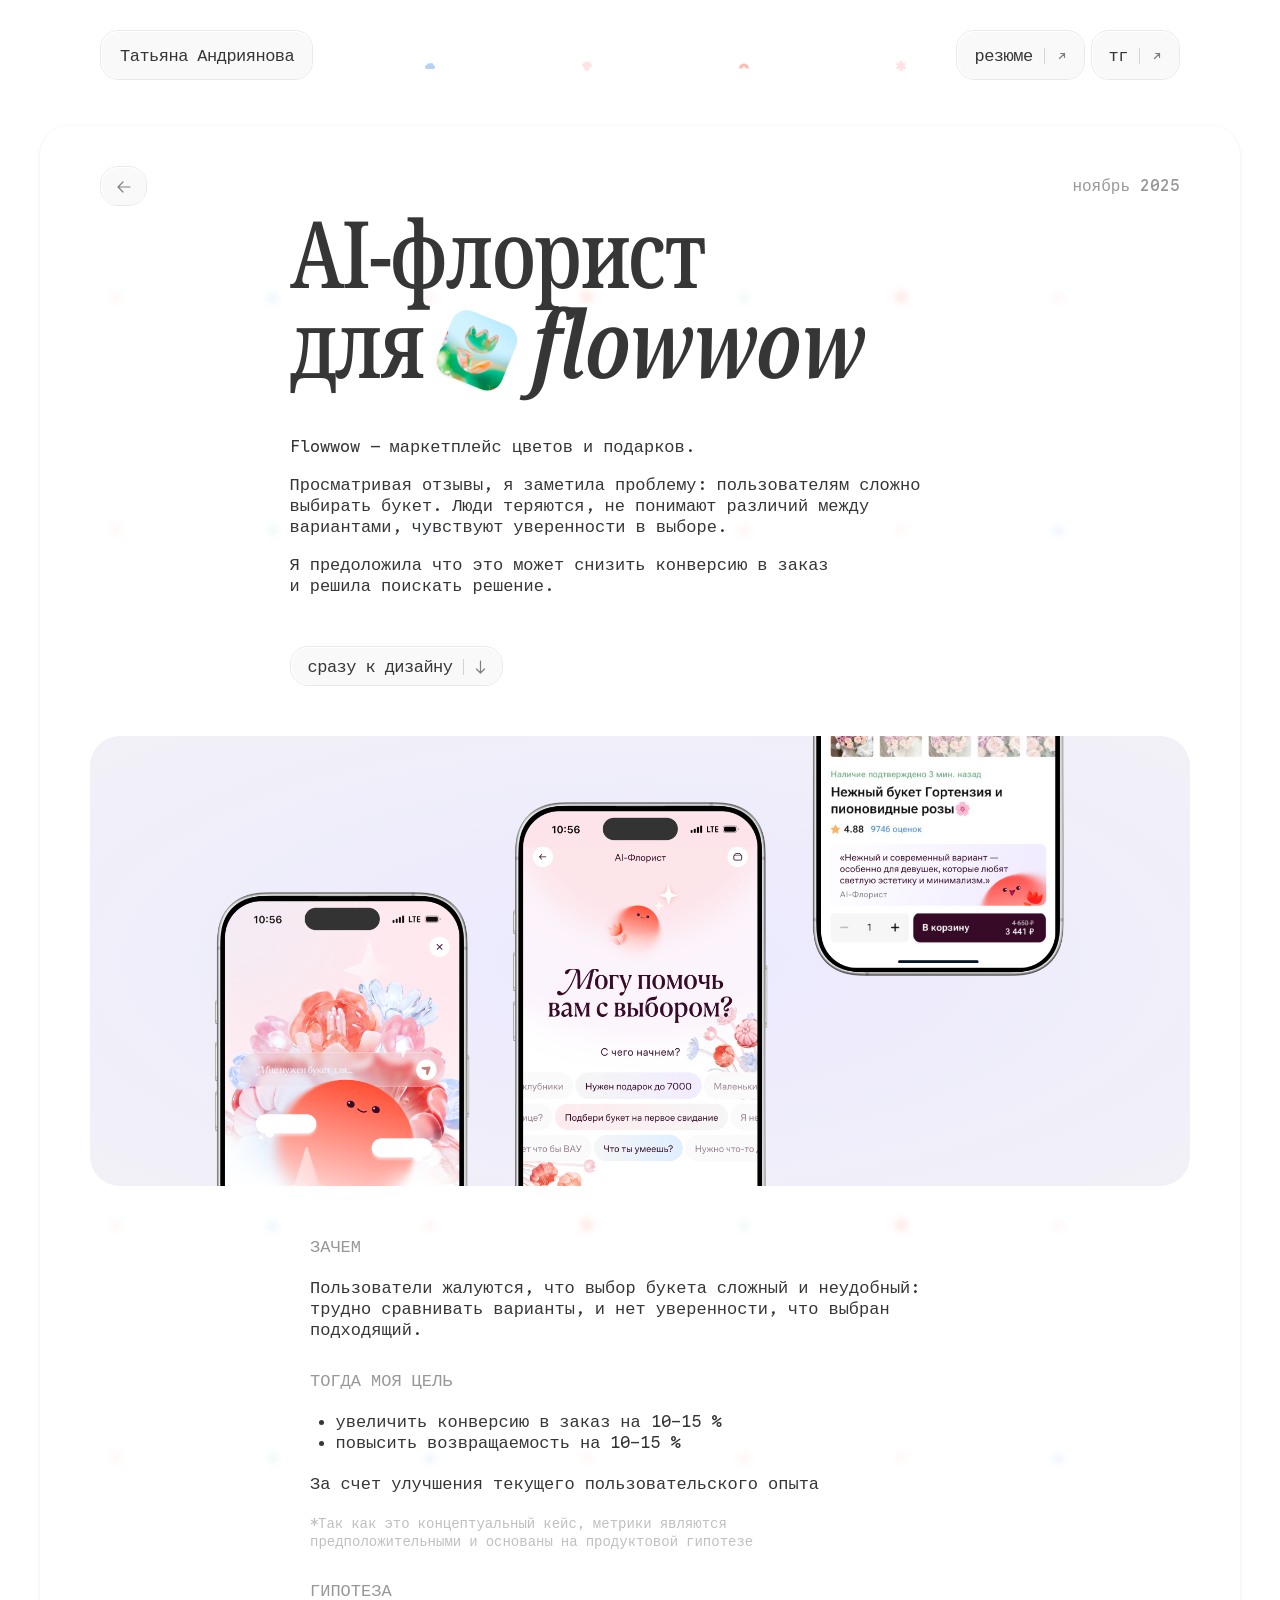
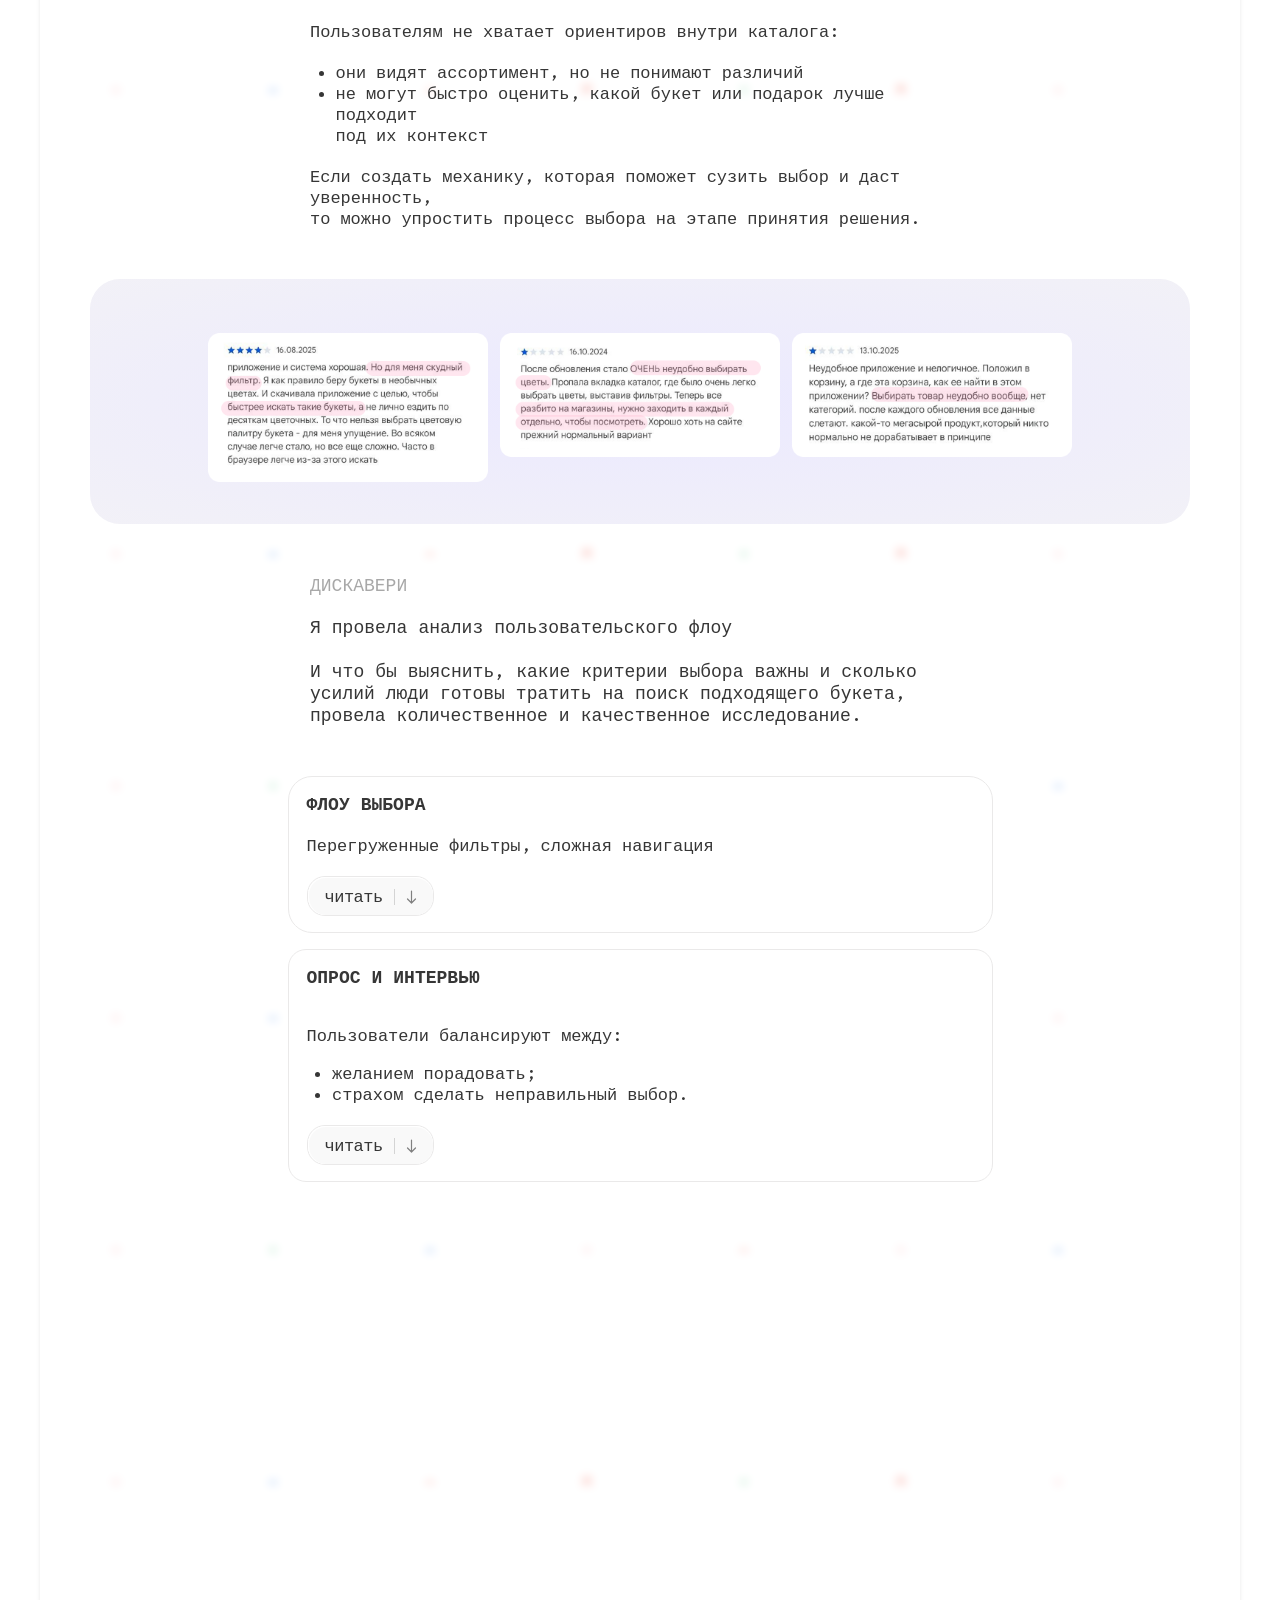
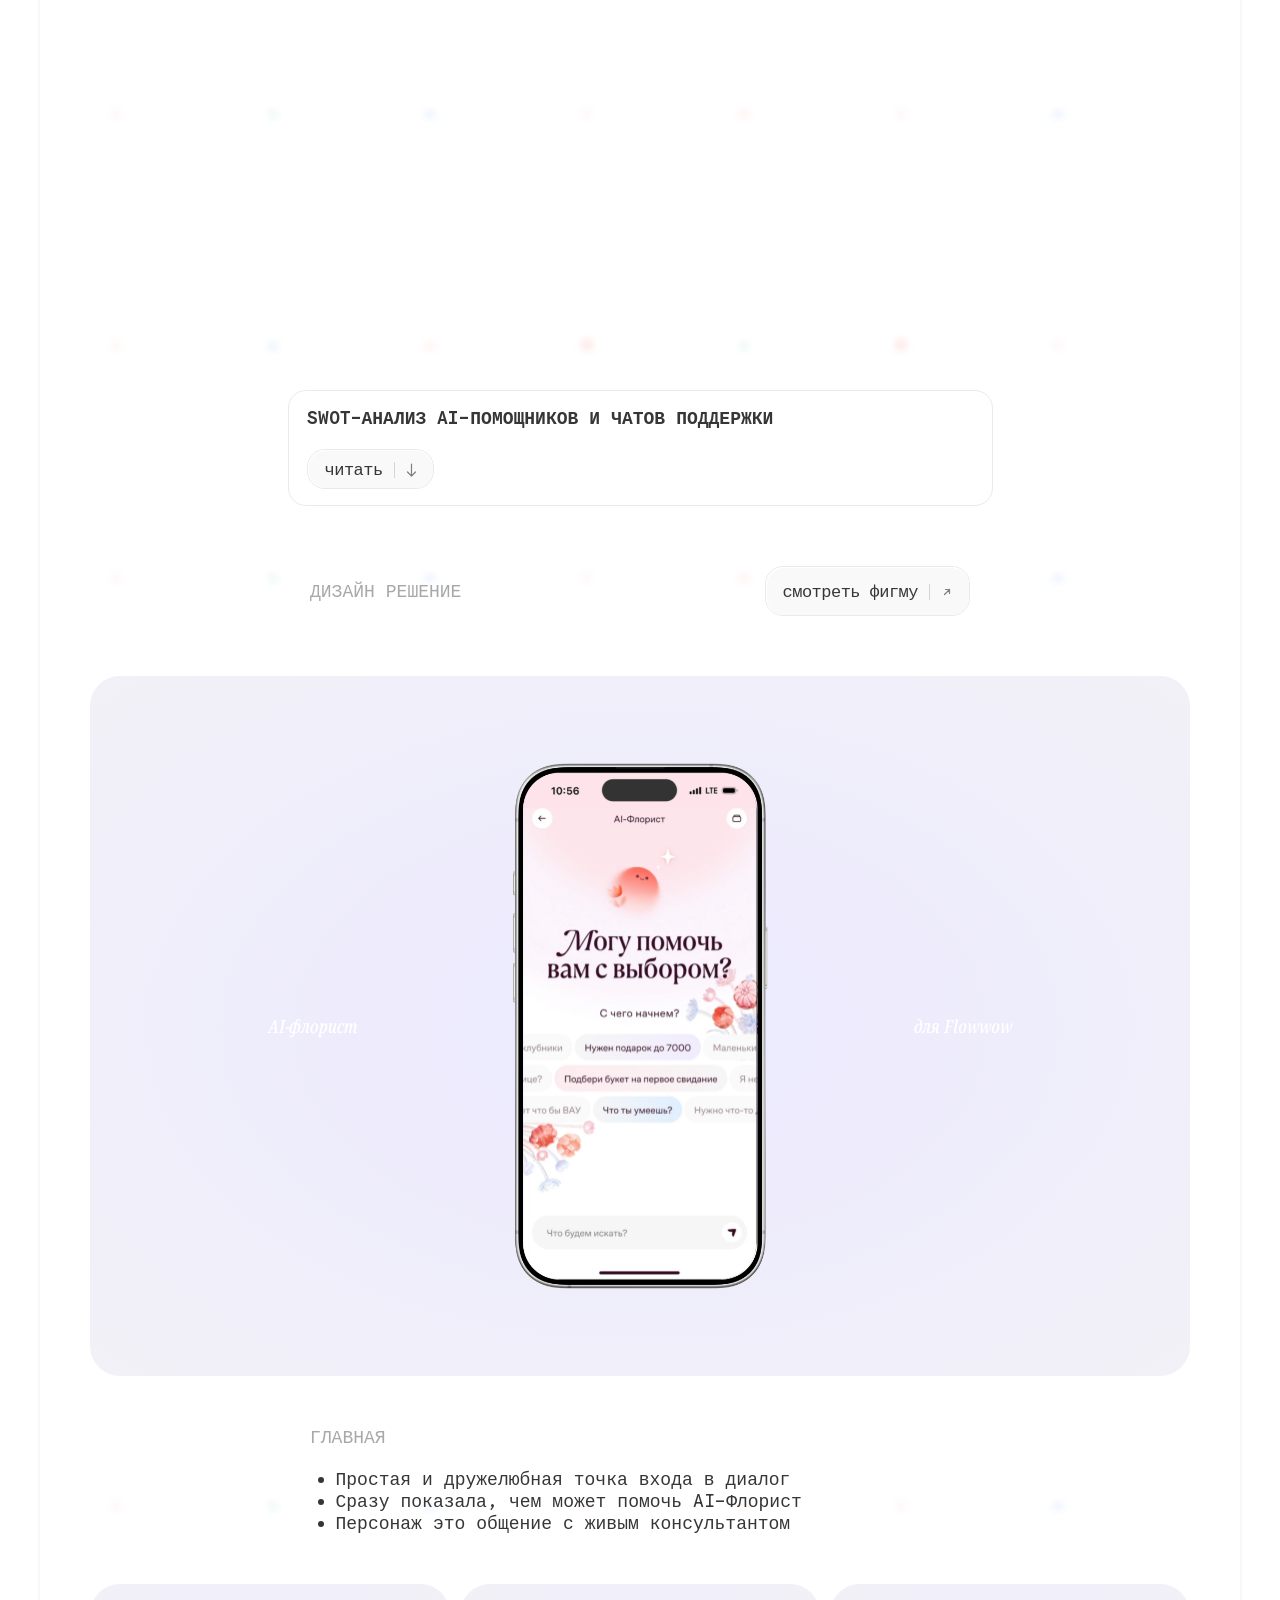
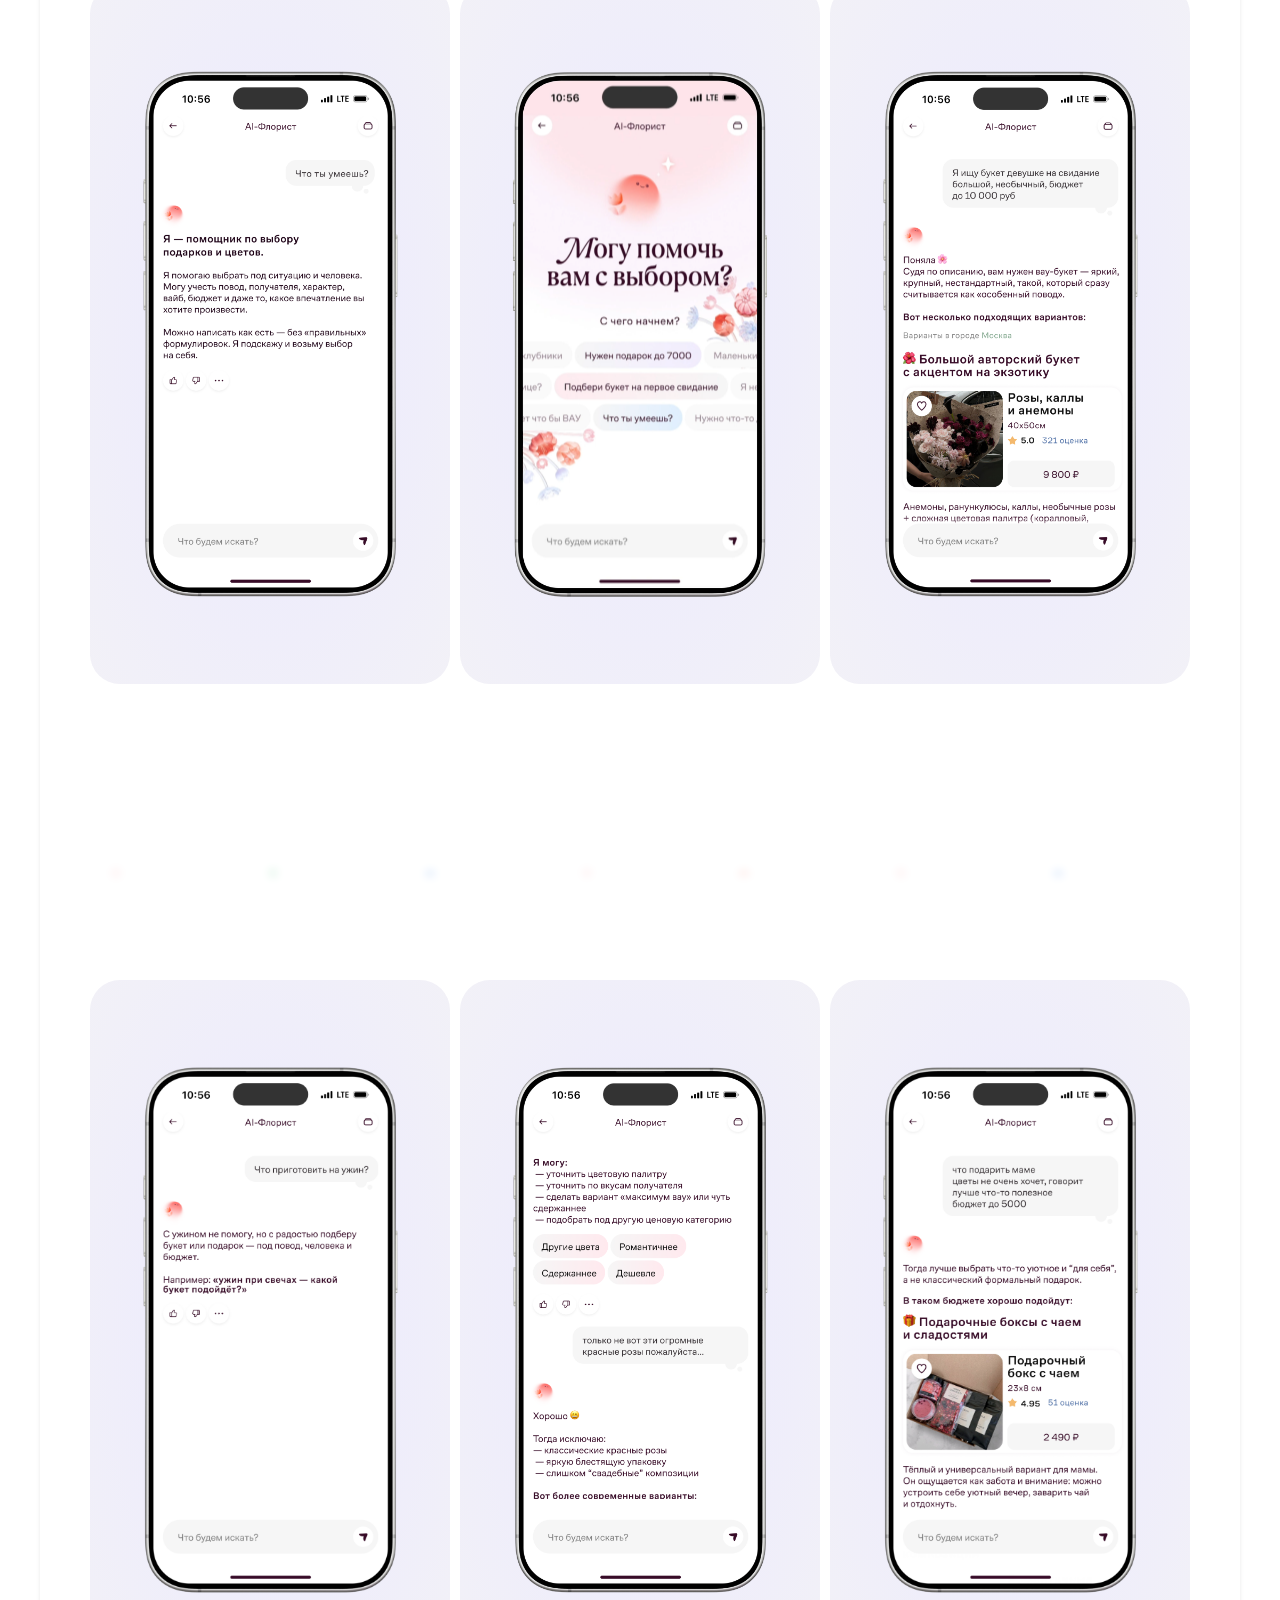
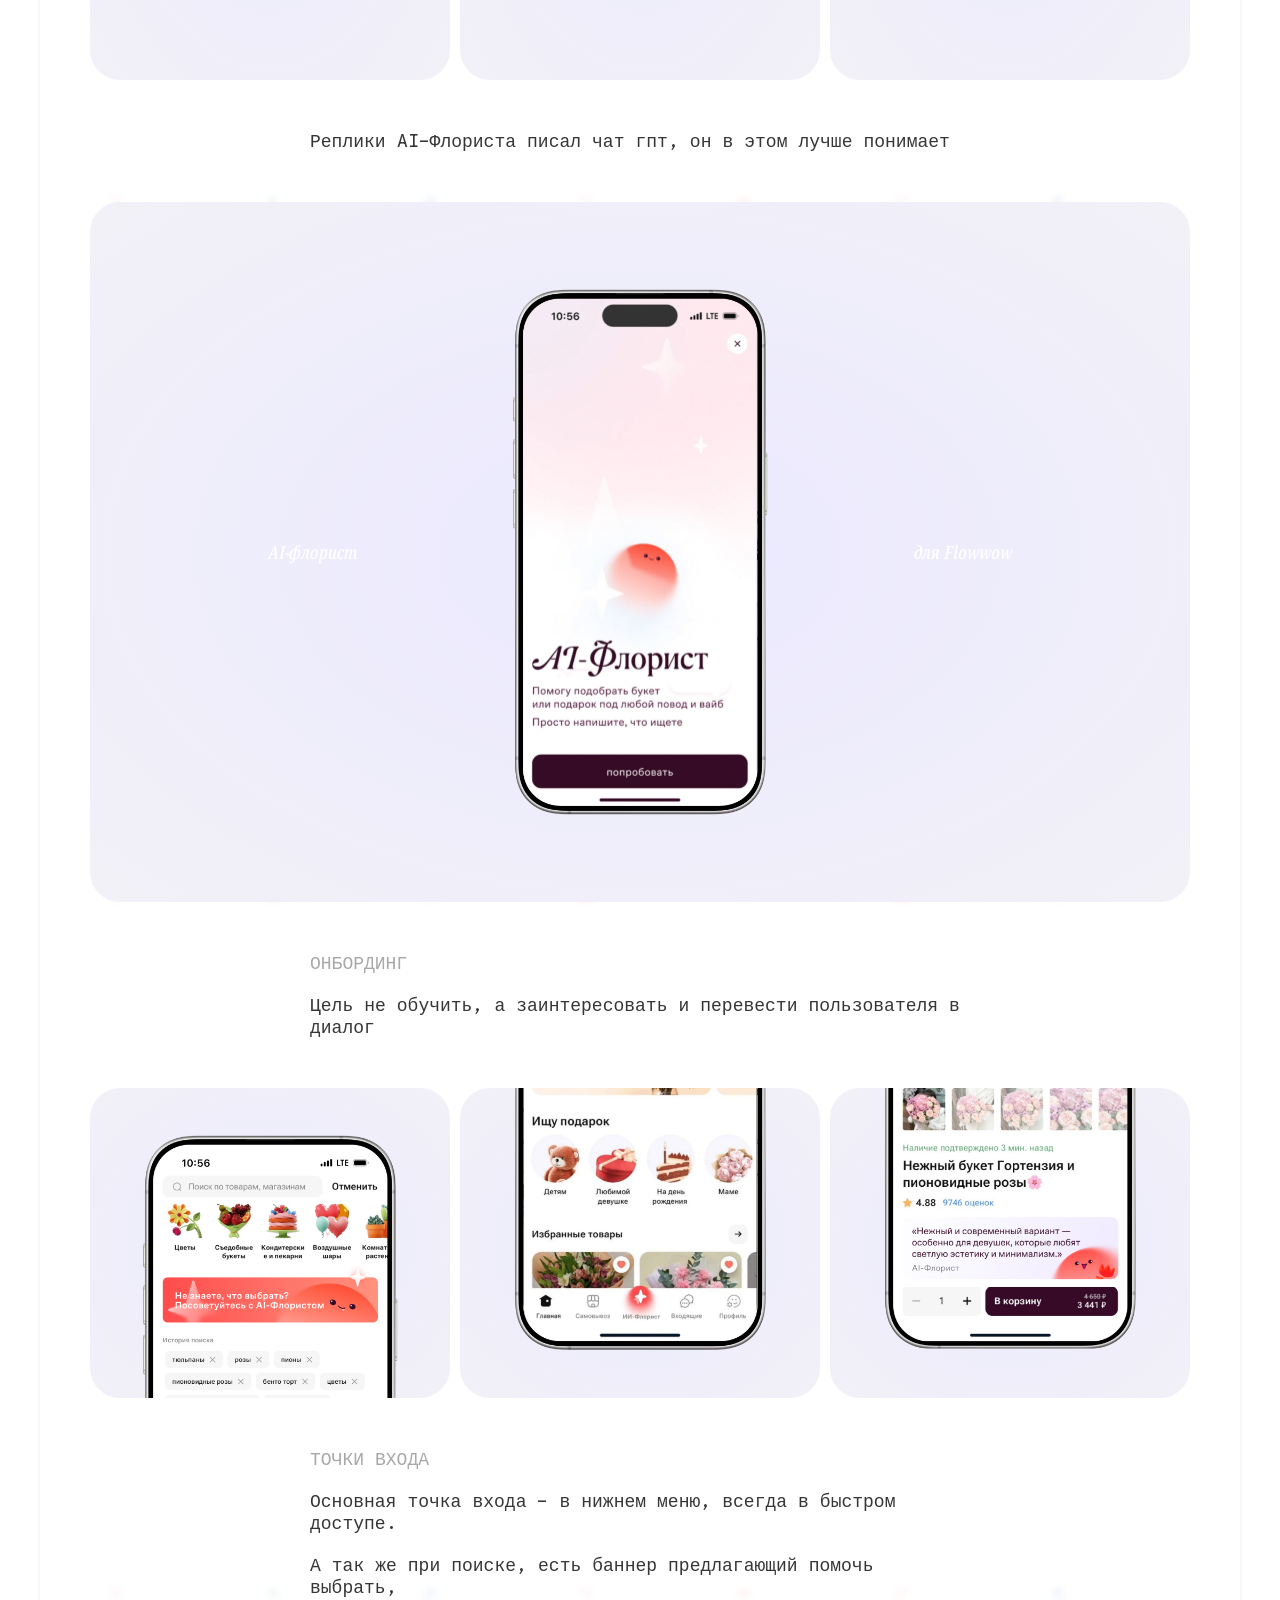
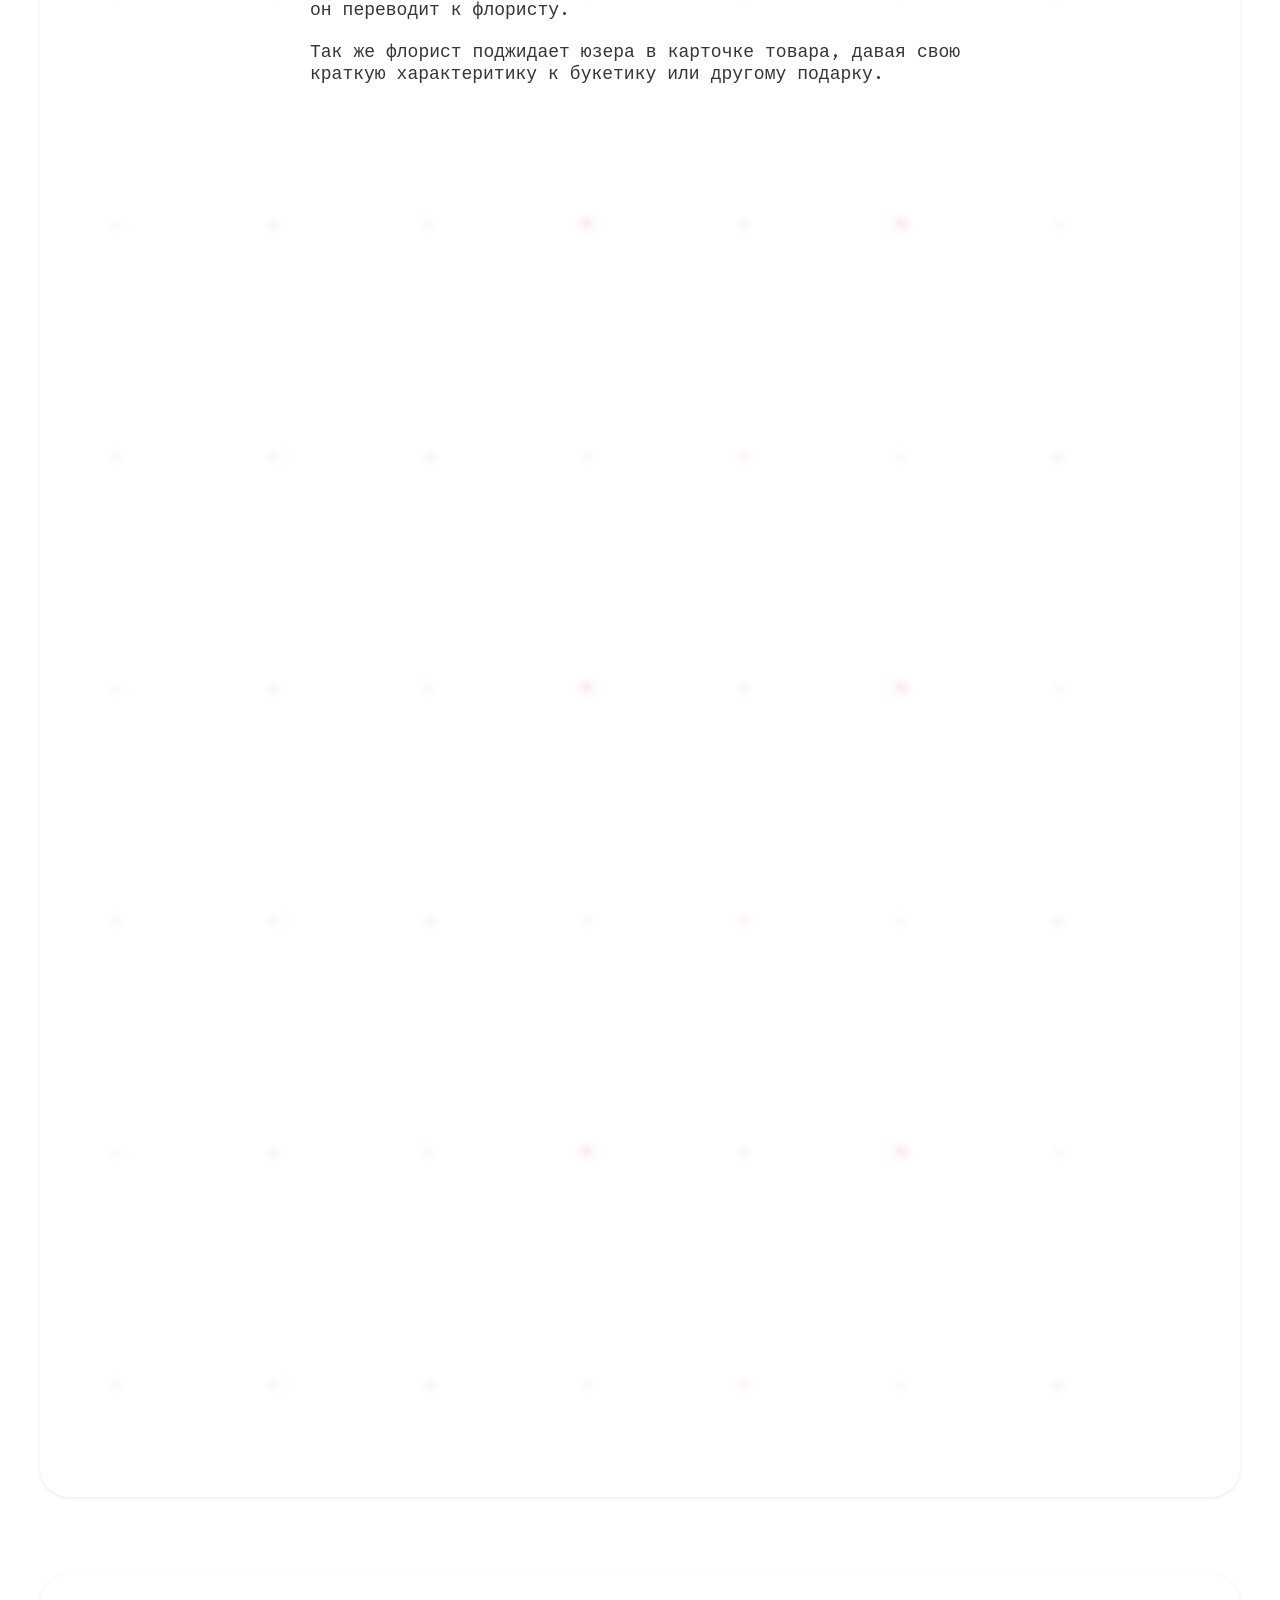
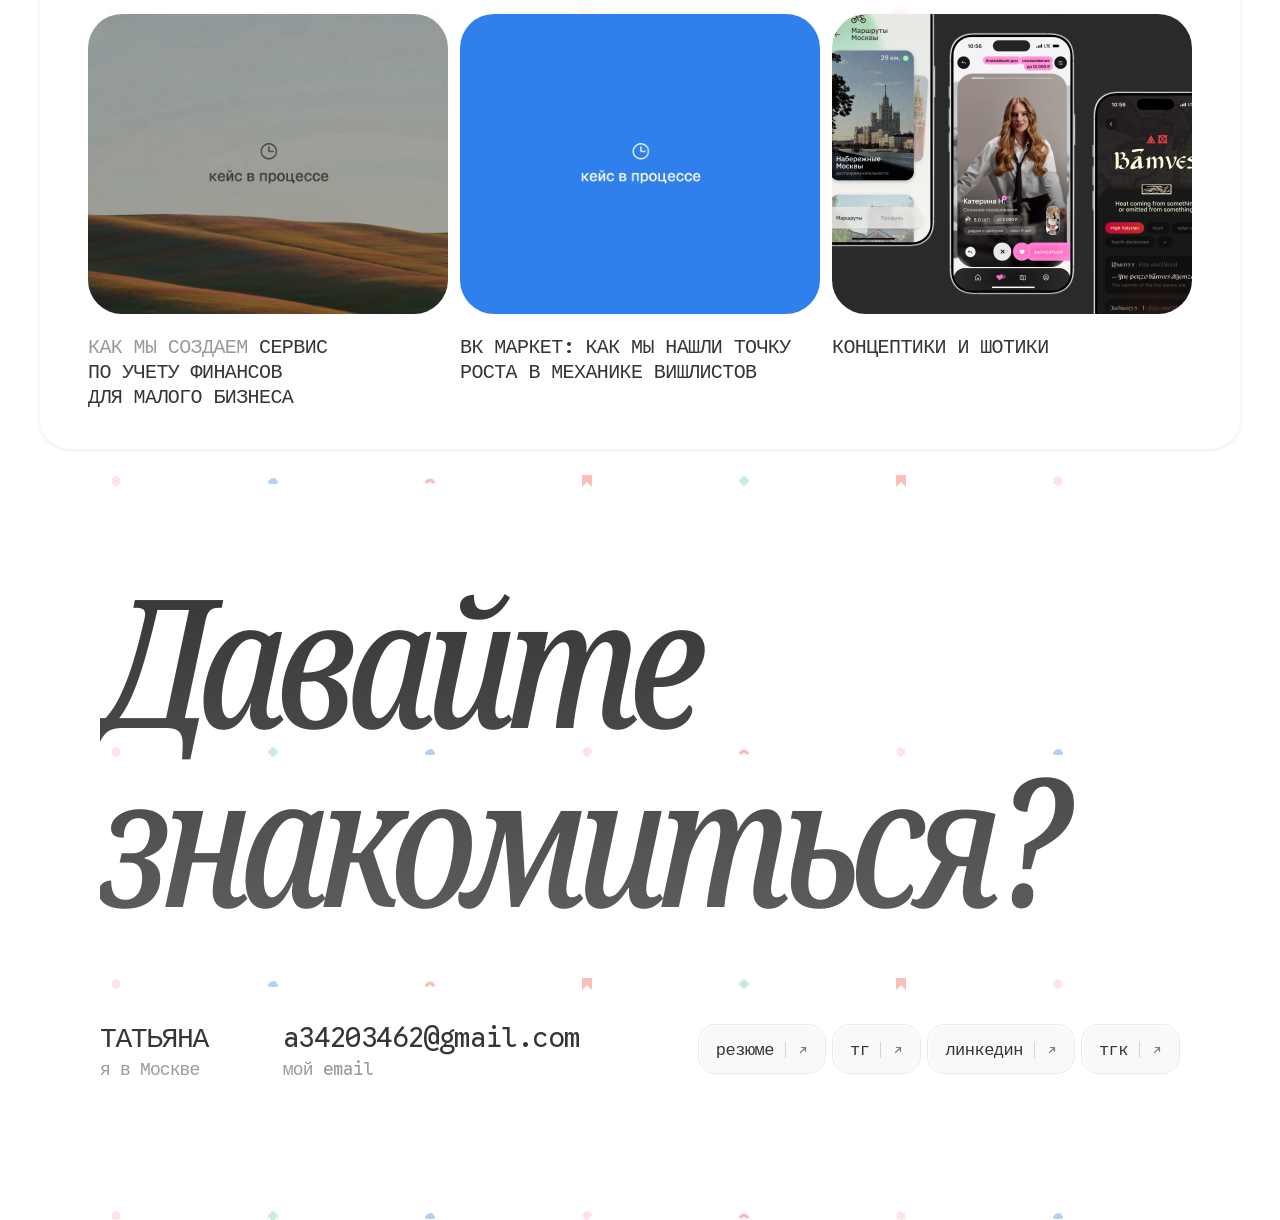
==== commit cc460021: "Add site favicon to all portfolio pages. Co-authored-by: Cursor <cursoragent@cursor.com>" ====
--- a/case-ai-florist/index.html
+++ b/case-ai-florist/index.html
@@ -4,6 +4,7 @@
     <meta charset="UTF-8" />
     <meta name="viewport" content="width=device-width, initial-scale=1.0" />
     <title>AI-флорист для flowwow — Татьяна Андриянова</title>
+    <link rel="icon" type="image/png" href="../assets/favicon.png" />
     <link rel="preconnect" href="https://fonts.googleapis.com" />
     <link rel="preconnect" href="https://fonts.gstatic.com" crossorigin />
     <link
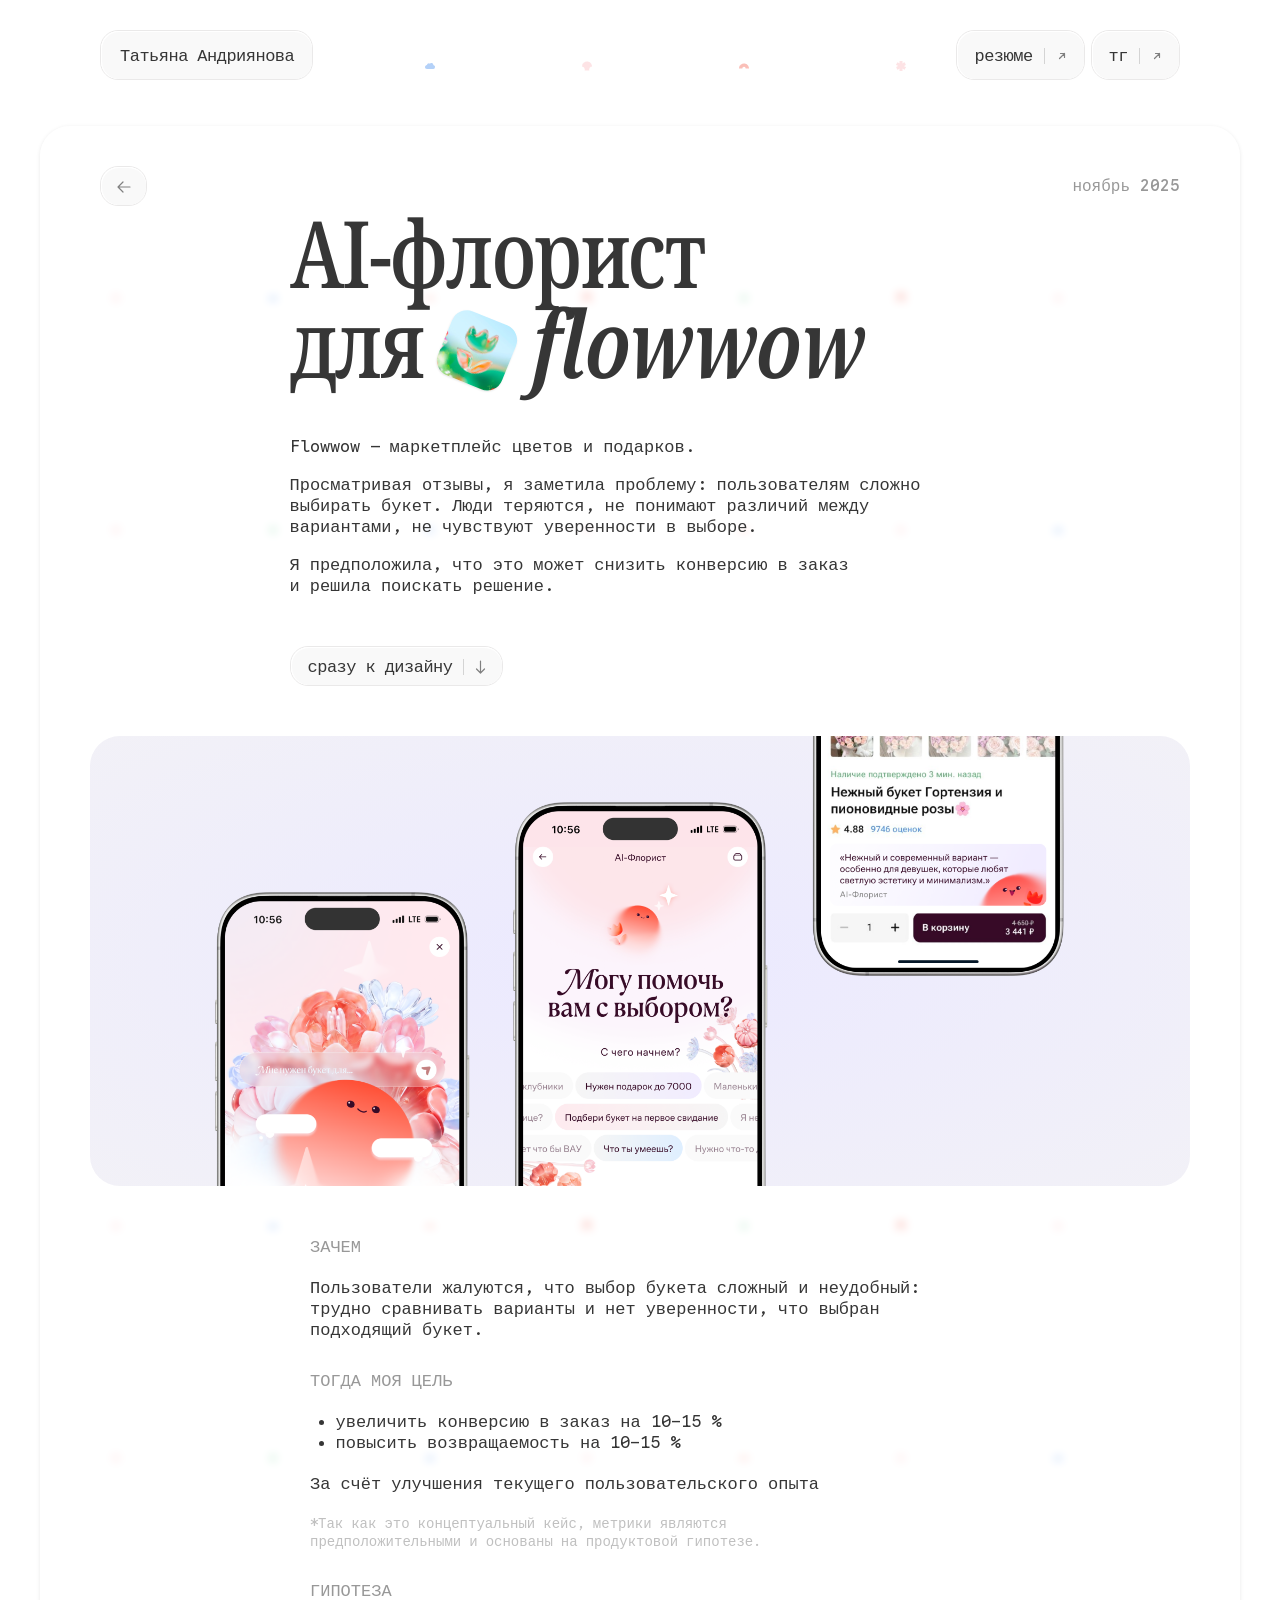
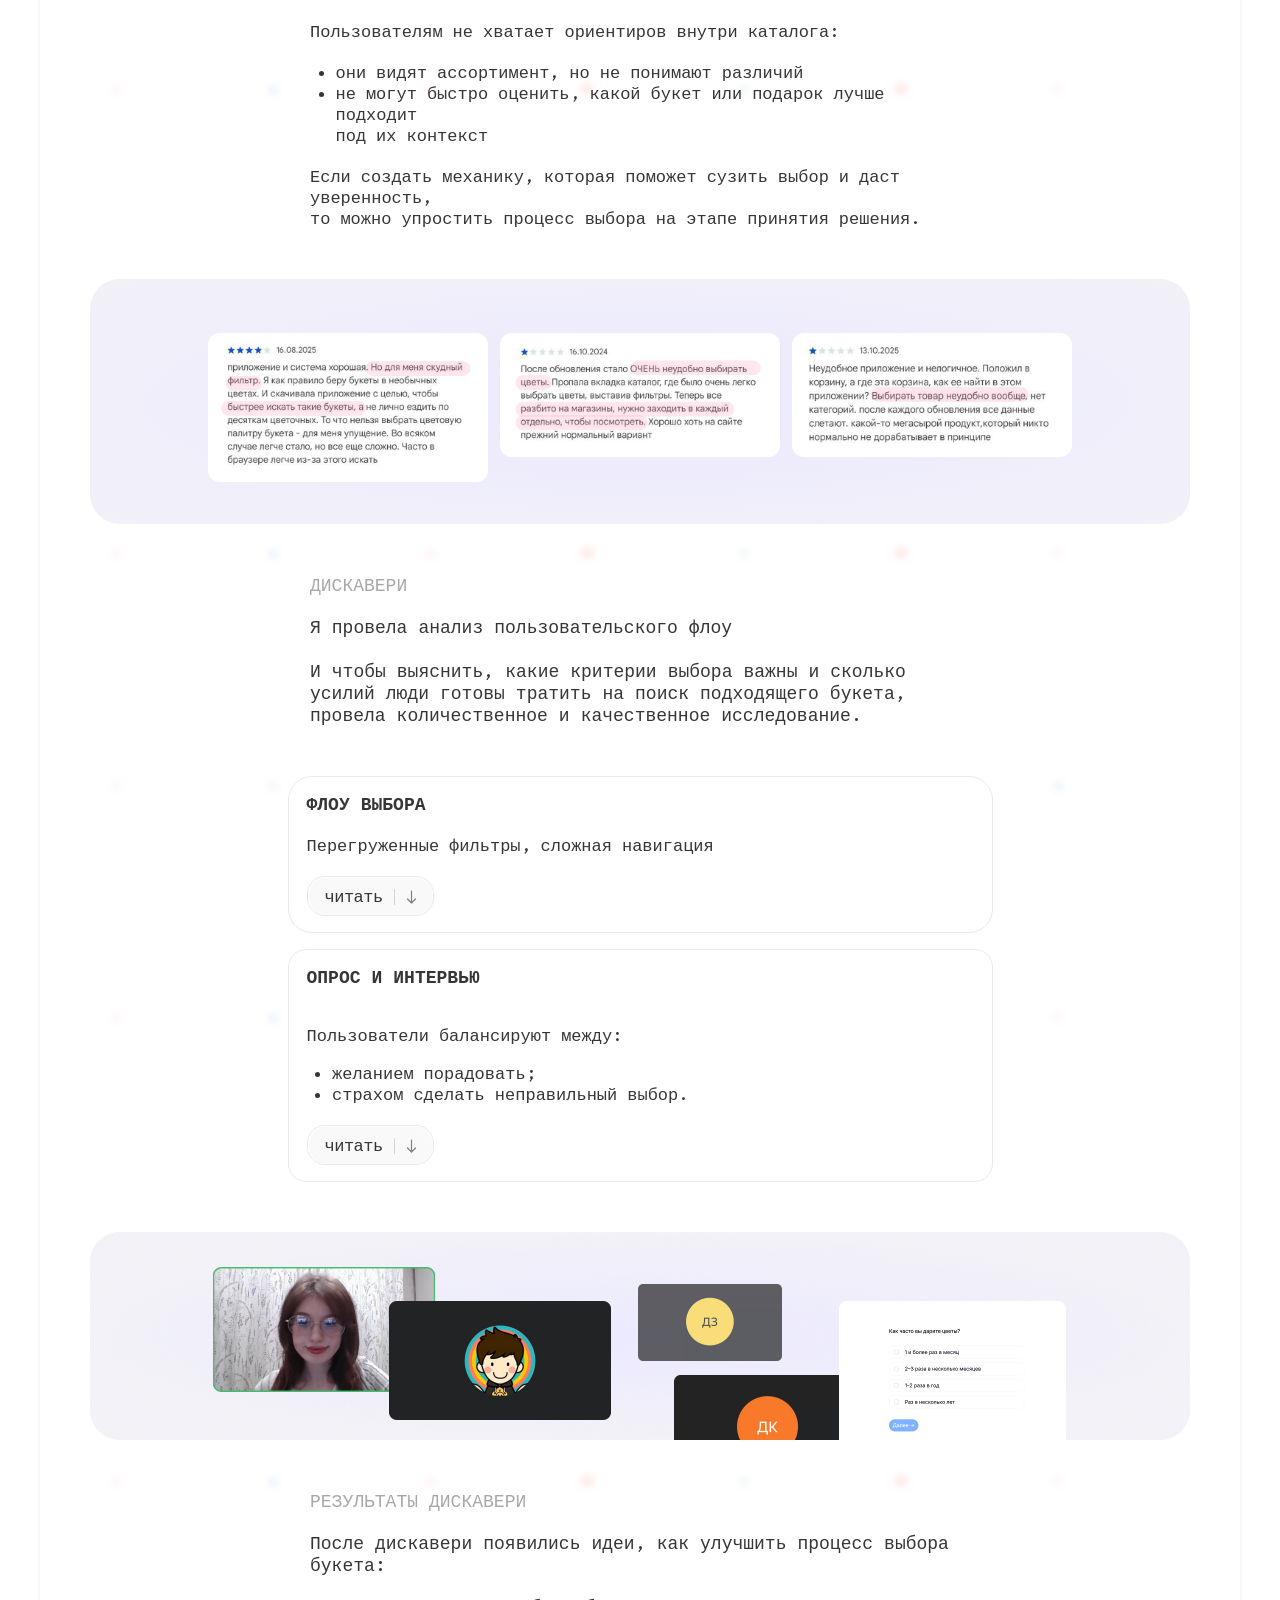
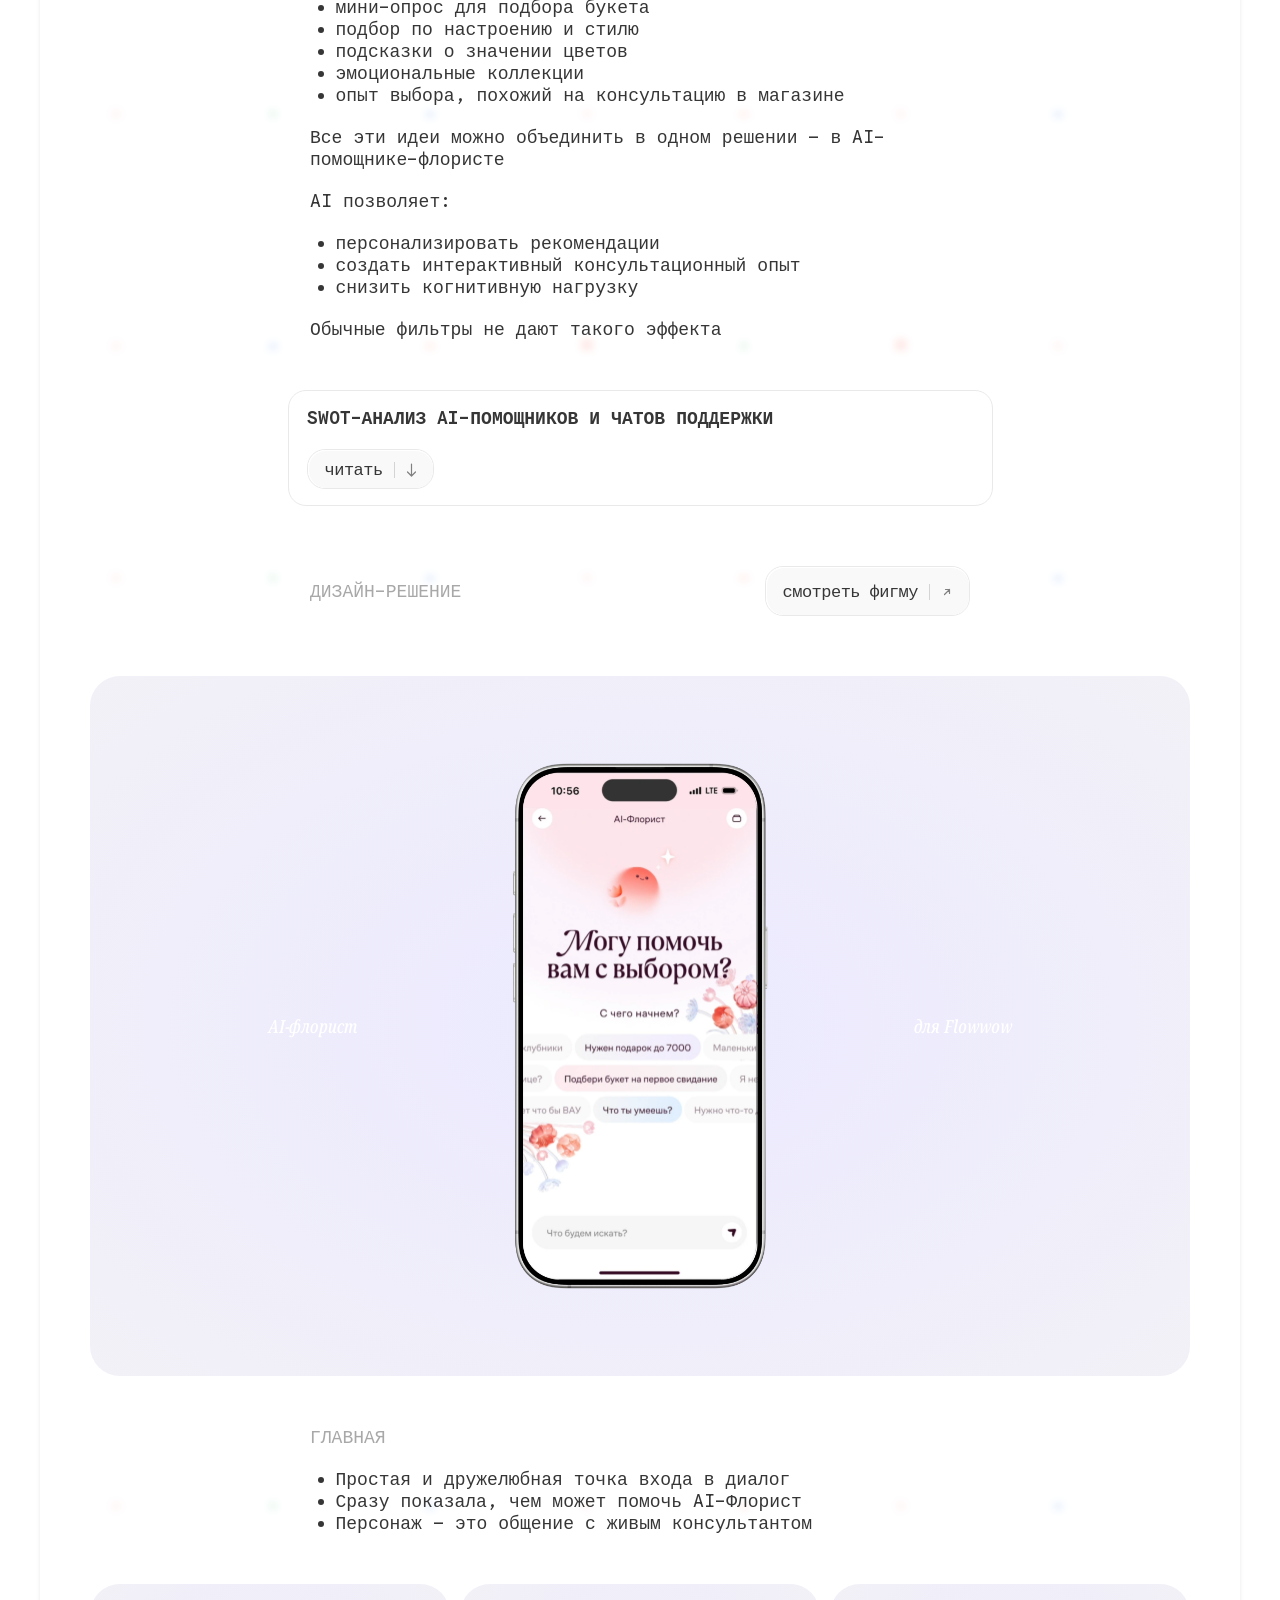
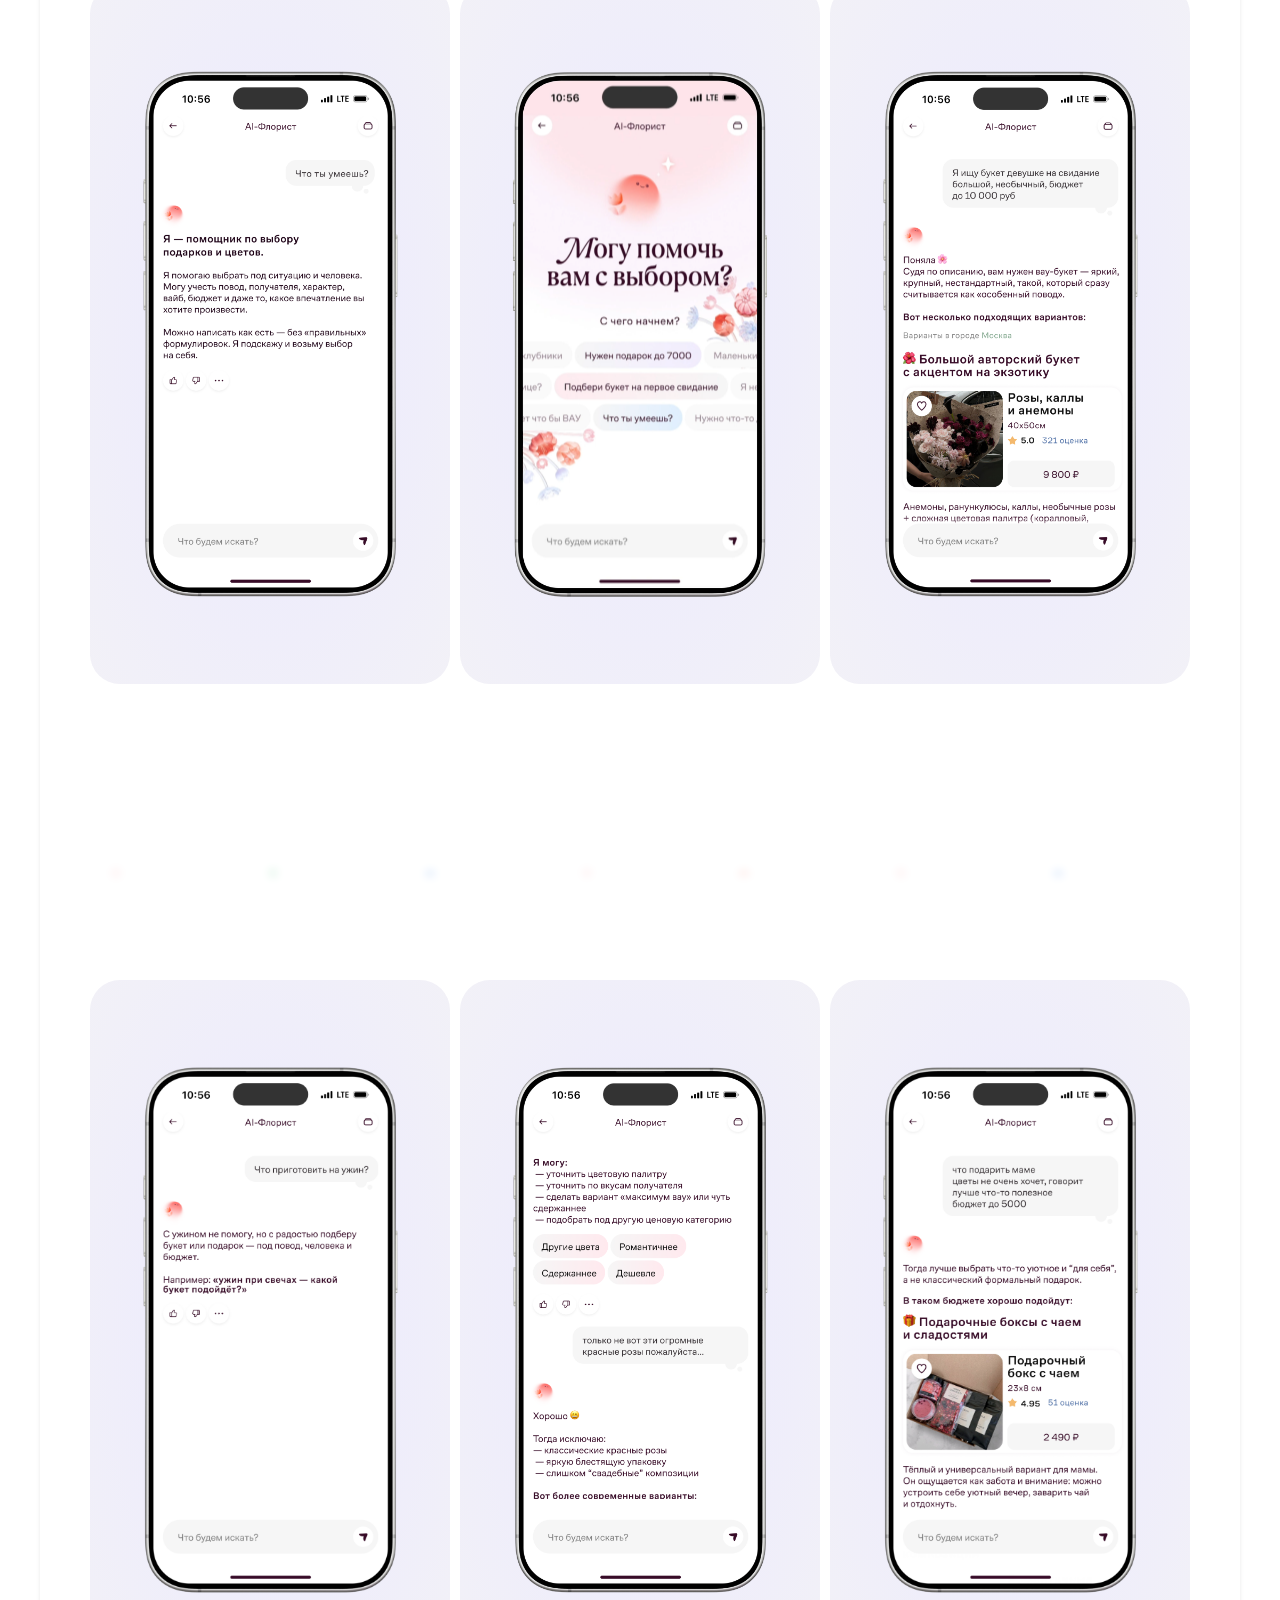
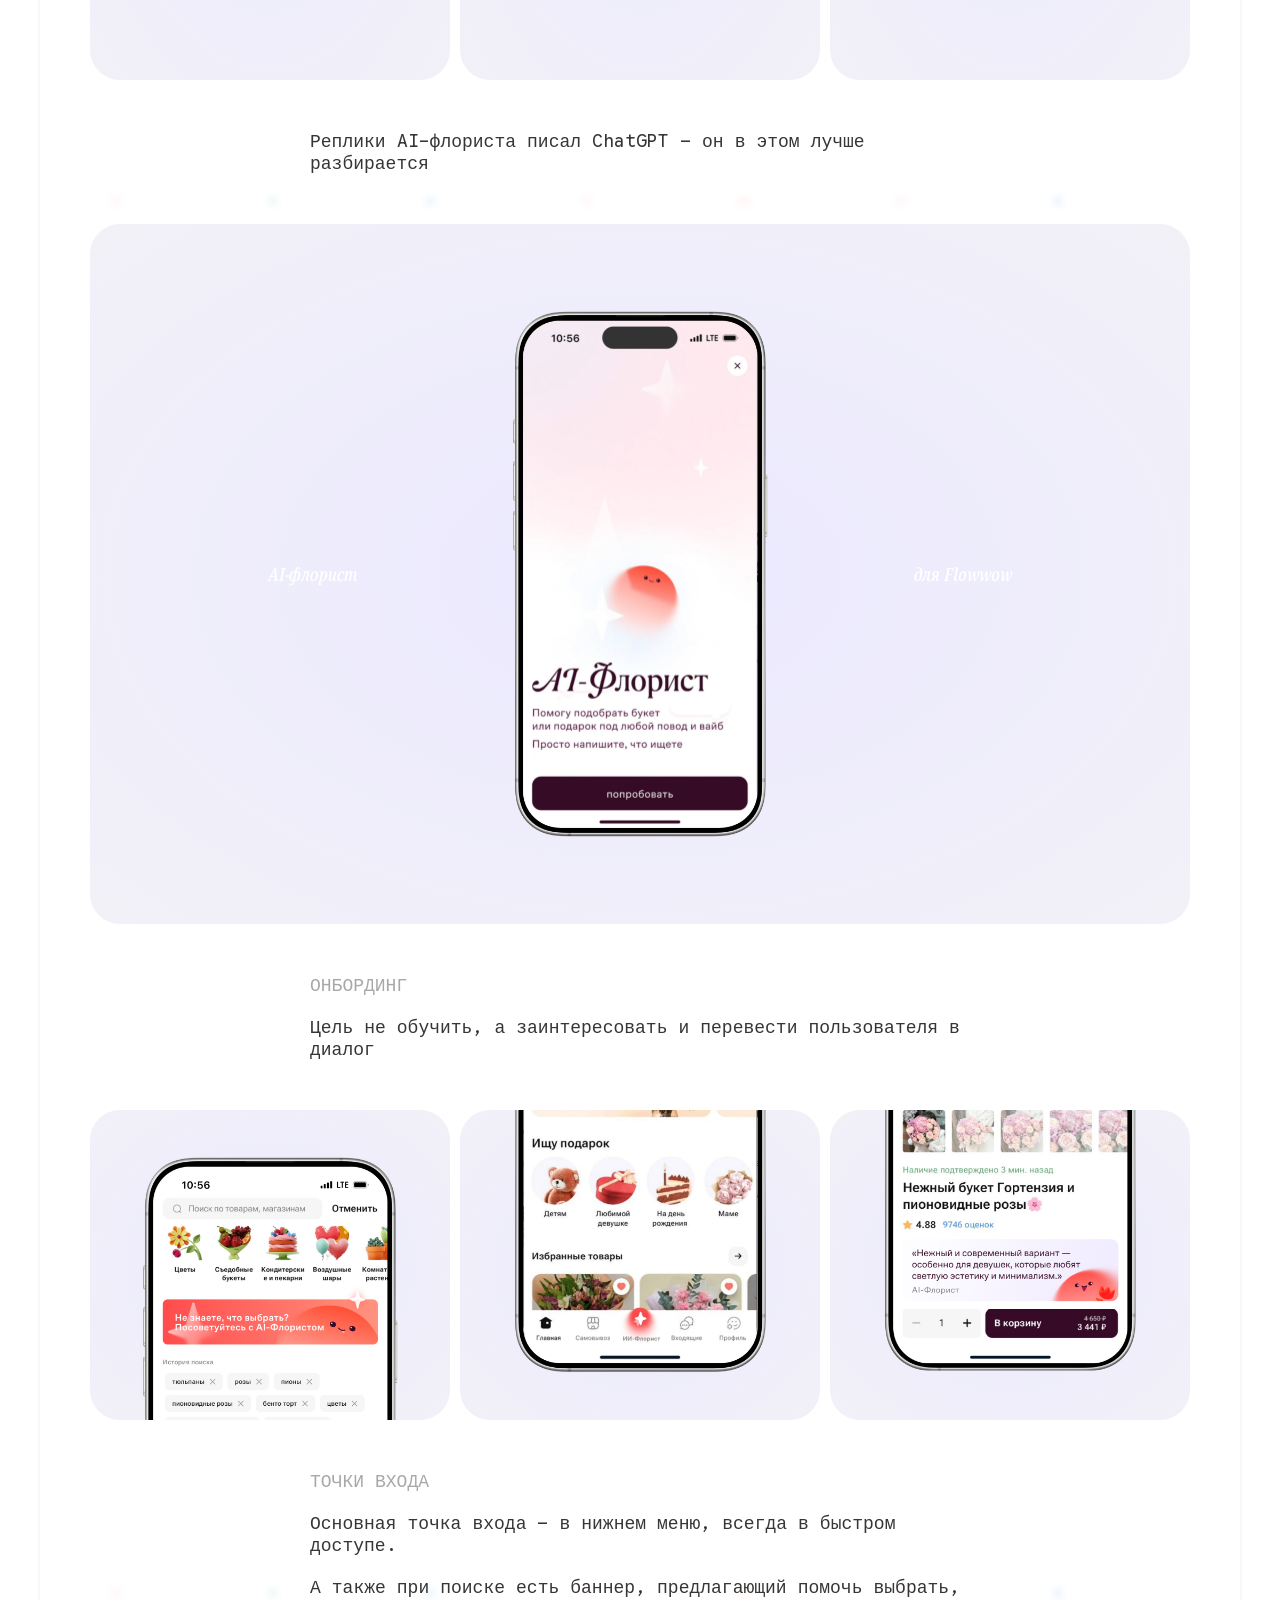
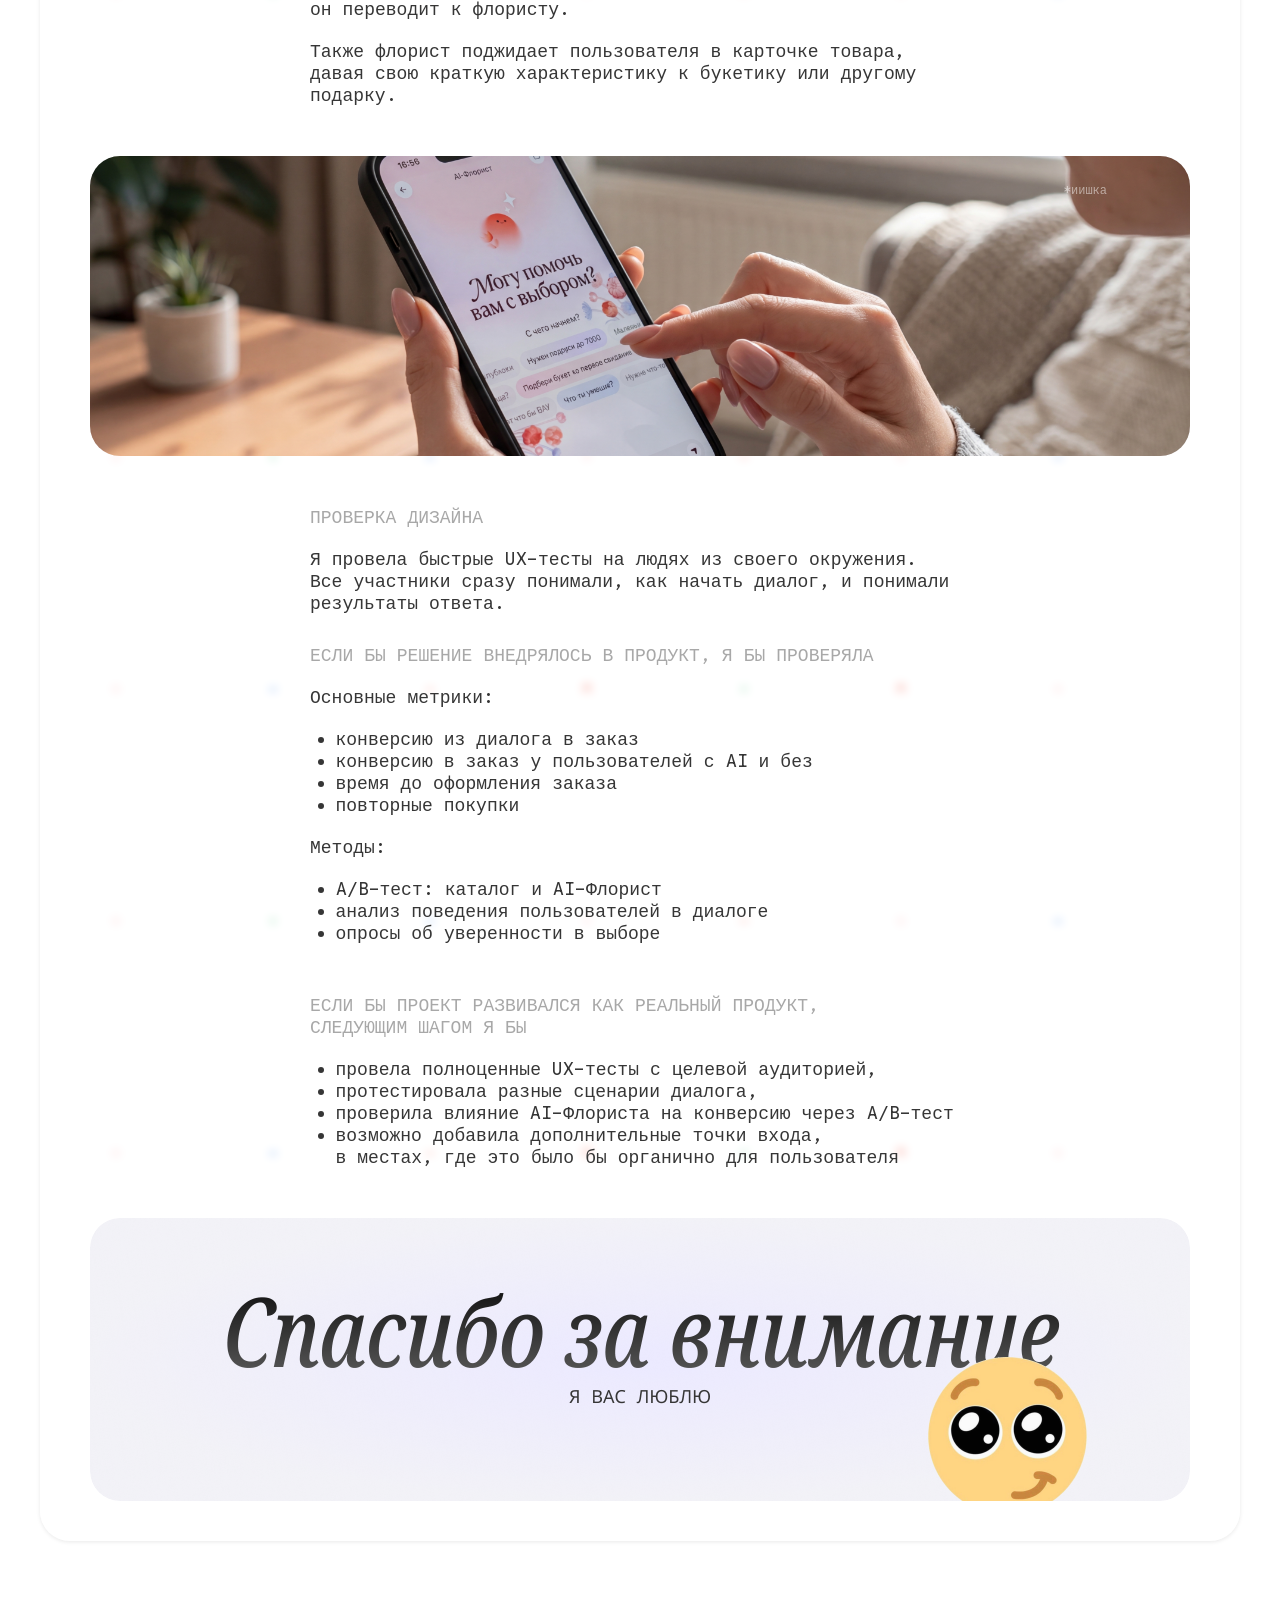
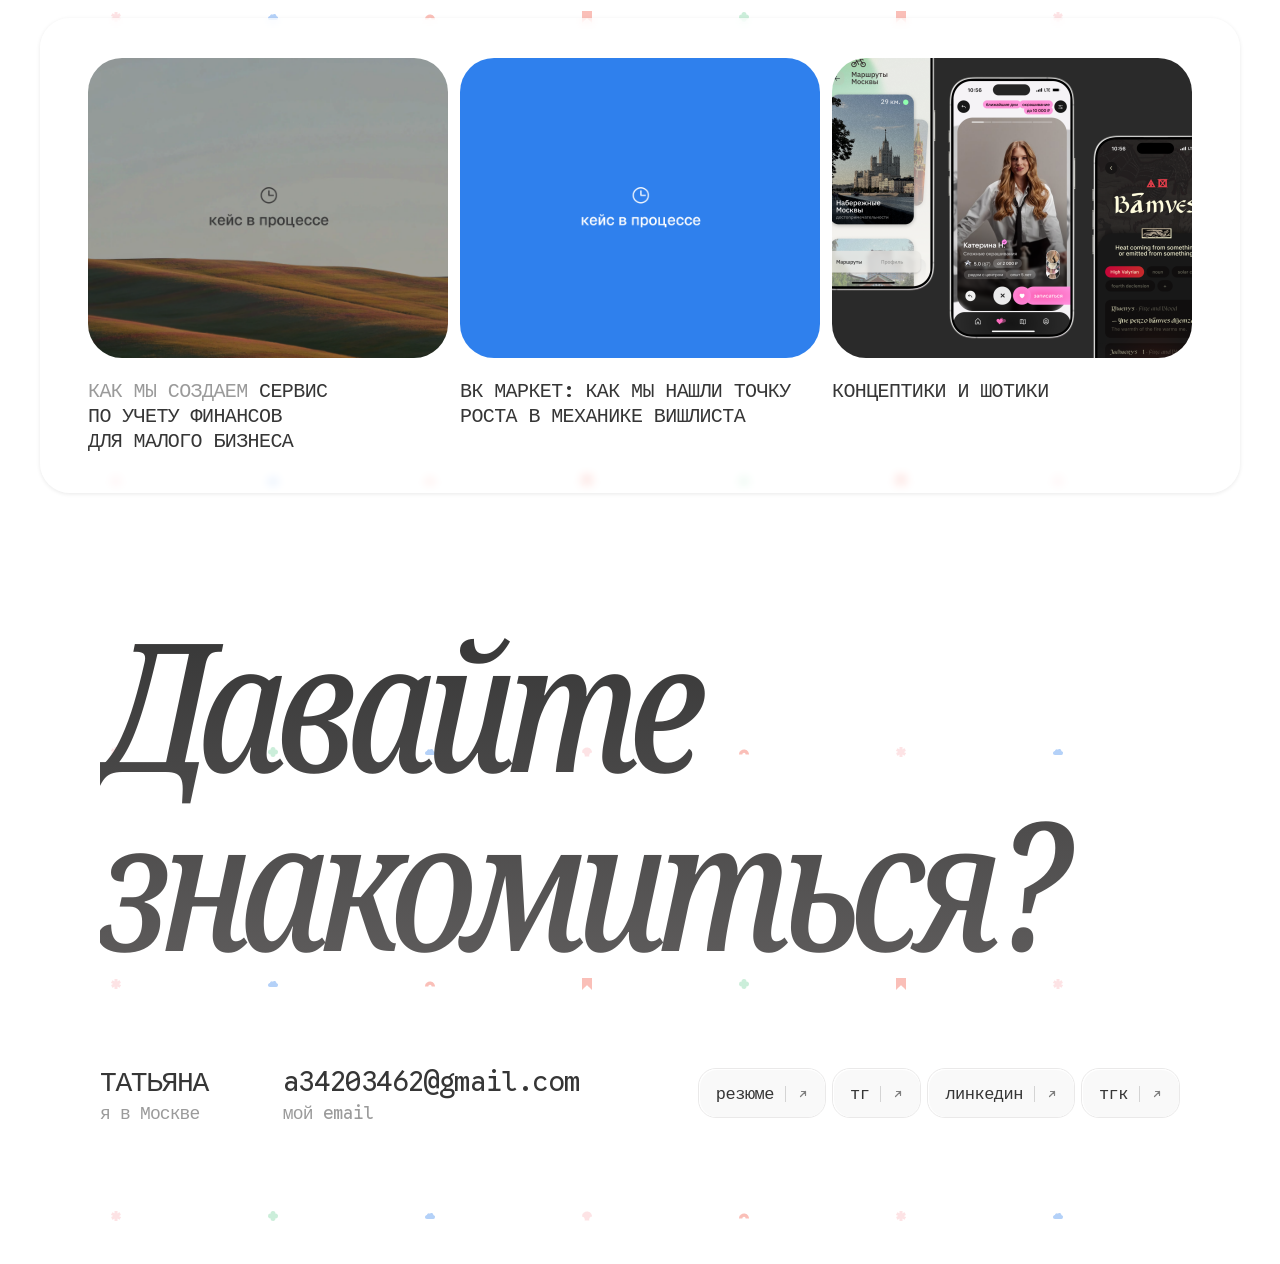
==== commit b74ea670: "Update homepage copy and fix AI florist case text. Co-authored-by: Cursor <cursoragent@cursor.com>" ====
--- a/case-ai-florist/index.html
+++ b/case-ai-florist/index.html
@@ -1327,8 +1327,8 @@
               </div>
               <div class="case-intro__desc">
                 <p>Flowwow — маркетплейс цветов и подарков.</p>
-                <p>Просматривая отзывы, я заметила проблему: пользователям сложно выбирать букет. Люди теряются, не понимают различий между вариантами, чувствуют уверенности в выборе.</p>
-                <p>Я предоложила что это может снизить конверсию в заказ<br />и решила поискать решение.</p>
+                <p>Просматривая отзывы, я заметила проблему: пользователям сложно выбирать букет. Люди теряются, не понимают различий между вариантами, не чувствуют уверенности в выборе.</p>
+                <p>Я предположила, что это может снизить конверсию в заказ<br />и решила поискать решение.</p>
               </div>
               <a class="btn btn--sm btn--fit" href="#design-solution">
                 <span class="btn__inner">
@@ -1355,7 +1355,7 @@
           <section class="case-section js-reveal" data-reveal-delay="80">
             <div class="case-section__group">
               <p class="case-section__label">Зачем</p>
-              <p class="case-section__text">Пользователи жалуются, что выбор букета сложный и неудобный: трудно сравнивать варианты, и нет уверенности, что выбран подходящий.</p>
+              <p class="case-section__text">Пользователи жалуются, что выбор букета сложный и неудобный: трудно сравнивать варианты и нет уверенности, что выбран подходящий букет.</p>
             </div>
             <div class="case-section__group">
               <p class="case-section__label">Тогда моя цель</p>
@@ -1363,8 +1363,8 @@
                 <li>увеличить конверсию в заказ на 10–15 %</li>
                 <li>повысить возвращаемость на 10–15 %</li>
               </ul>
-              <p class="case-section__text">За счет улучшения текущего пользовательского опыта</p>
-              <p class="case-section__note">*Так как это концептуальный кейс, метрики являются предположительными и основаны на продуктовой гипотезе</p>
+              <p class="case-section__text">За счёт улучшения текущего пользовательского опыта</p>
+              <p class="case-section__note">*Так как это концептуальный кейс, метрики являются предположительными и основаны на продуктовой гипотезе.</p>
             </div>
             <div class="case-section__group">
               <p class="case-section__label">Гипотеза</p>
@@ -1390,7 +1390,7 @@
           <section class="case-section case-section--lg js-reveal" data-reveal-delay="80">
             <div class="case-section__group">
               <p class="case-section__label case-section__label--alt">Дискавери</p>
-              <p class="case-section__text">Я провела анализ пользовательского флоу<br /><br />И что бы выяснить, какие критерии выбора важны и сколько усилий люди готовы тратить на поиск подходящего букета, провела количественное и качественное исследование.</p>
+              <p class="case-section__text">Я провела анализ пользовательского флоу<br /><br />И чтобы выяснить, какие критерии выбора важны и сколько усилий люди готовы тратить на поиск подходящего букета, провела количественное и качественное исследование.</p>
             </div>
           </section>
 
@@ -1421,13 +1421,13 @@
               <div class="case-accordion__panel">
                 <div class="case-accordion__panel-inner">
                   <div class="case-accordion__text">
-                    <p>Фильтры выглядят перегруженными и плохо структурированными вместо упрощения поиска они усиливают когнитивную нагрузку.</p>
+                    <p>Фильтры выглядят перегруженными и плохо структурированными: вместо упрощения поиска они усиливают когнитивную нагрузку.</p>
                     <p>Отзывы пользователей подтверждают:</p>
                     <ul>
                       <li>выбор кажется неудобным</li>
                       <li>сложно ориентироваться в категориях и магазинах</li>
                     </ul>
-                    <p>Вывод: громоздкий процесс выбора может приводить к отказу от покупки.<br />Повышение удобства напрямую влияет на удержание и возвращаемость.<br /><br />Так же в колличественном опросе подтвердилось:<br />Интерфейс flowwow недостаточно помогает сузить выбор</p>
+                    <p>Вывод: громоздкий процесс выбора может приводить к отказу от покупки.<br />Повышение удобства напрямую влияет на удержание и возвращаемость.<br /><br />Также в количественном опросе подтвердилось:<br />интерфейс Flowwow недостаточно помогает сузить выбор</p>
                   </div>
                   <button type="button" class="btn btn--sm" data-accordion-close>
                     <span class="btn__inner">
@@ -1466,13 +1466,13 @@
               <div class="case-accordion__panel">
                 <div class="case-accordion__panel-inner">
                   <div class="case-accordion__text">
-                    <p>Чтобы глубже понять людей, покупающих букеты, и пользователей flowwow,я провела количественное и качественное исследование.</p>
+                    <p>Чтобы глубже понять людей, покупающих букеты, и пользователей Flowwow, я провела количественное и качественное исследование.</p>
                     <p>Мне важно было выяснить, какие критерии выбора важны и сколько усилий люди готовы тратить на поиск подходящего букета.</p>
                     <p>Что интересного я нашла через количественный опросник:</p>
-                    <p>1. Главная боль - это неопределенность и страх ошибки. Люди редко покупают цветы и не имеют устойчивого сценария выбора;</p>
-                    <p>2.Выбор - это попадание в контекст: повод, характер и вкус получателя;</p>
-                    <p>3.Интерфейс flowwwow недостаточно помогает сузить выбор.<br /><br />И что интересного в интервью:</p>
-                    <p>На основе интервью у меня сформировался единый широкий сегмент пользователей, которые выполняют одну работу "выбрать подходящий букет".<br />...Но изначально я нашла только 2 сегмента</p>
+                    <p>1. Главная боль — это неопределённость и страх ошибки. Люди редко покупают цветы и не имеют устойчивого сценария выбора;</p>
+                    <p>2. Выбор — это попадание в контекст: повод, характер и вкус получателя;</p>
+                    <p>3. Интерфейс Flowwow недостаточно помогает сузить выбор.<br /><br />И вот что интересного в интервью:</p>
+                    <p>На основе интервью у меня сформировался единый широкий сегмент пользователей, которые выполняют одну работу — «выбрать подходящий букет».<br />...Но изначально я нашла только 2 сегмента</p>
                   </div>
                 </div>
               </div>
@@ -1486,11 +1486,11 @@
               <div class="case-accordion__panel">
                 <div class="case-accordion__panel-inner">
                   <div class="case-accordion__text">
-                    <p>Деление на внимательного и практичного дарителя это не жесткие сегменты, а две доминирующие стратегии, которые у реальных людей часто смешиваются.</p>
-                    <p>Рациональные цели и эмоциональные ожидания свободно комбинируются: человек может выбирать вдумчиво и следовать "правилам", а в другой ситуации может торопиться, но всё равно стремиться порадовать. Эти мотивации меняются от случая к случаю.</p>
-                    <p>По сути, пользователи балансируют между двумя базовыми потребностями - угадать и порадовать, не ошибиться и сделать правильно.</p>
-                    <p>Поэтому вместо разделения на сегменты я думала над универсальным решением, которое поддерживает как вдумчивый выбор, так и быструю "безопасную" покупку, давая пользователю уверенность в момент принятия решения.</p>
-                    <p>Кстати респонденты еще говорили что выбирать цветы в магазине приятнее.</p>
+                    <p>Деление на внимательного и практичного дарителя — это не жёсткие сегменты, а две доминирующие стратегии, которые у реальных людей часто смешиваются.</p>
+                    <p>Рациональные цели и эмоциональные ожидания свободно комбинируются: человек может выбирать вдумчиво и следовать «правилам», а в другой ситуации может торопиться, но всё равно стремиться порадовать. Эти мотивации меняются от случая к случаю.</p>
+                    <p>По сути, пользователи балансируют между двумя базовыми потребностями — угадать и порадовать, не ошибиться и сделать правильно.</p>
+                    <p>Поэтому вместо разделения на сегменты я думала над универсальным решением, которое поддерживает как вдумчивый выбор, так и быструю «безопасную» покупку, давая пользователю уверенность в момент принятия решения.</p>
+                    <p>Кстати, респонденты ещё говорили, что выбирать цветы в магазине приятнее.</p>
                   </div>
                   <button type="button" class="btn btn--sm" data-accordion-close>
                     <span class="btn__inner">
@@ -1523,7 +1523,7 @@
                 <li>эмоциональные коллекции</li>
                 <li>опыт выбора, похожий на консультацию в магазине</li>
               </ul>
-              <p class="case-section__text">Все эти идеи можно объединить в одном решении, в AI-помощнике-флористе</p>
+              <p class="case-section__text">Все эти идеи можно объединить в одном решении — в AI-помощнике-флористе</p>
               <p class="case-section__text">AI позволяет:</p>
               <ul class="case-section__text">
                 <li>персонализировать рекомендации</li>
@@ -1562,7 +1562,7 @@
                   </div>
                   <a class="btn btn--fit" href="https://www.figma.com/design/fqhglMmSszyiB68L8lHYPq/AI-%D0%A4%D0%BB%D0%BE%D1%80%D0%B8%D1%81%D1%82-%D0%B4%D0%BB%D1%8F-Flowwow?node-id=2154-8457&amp;t=9HqgOXuCDhxuHND8-1" target="_blank" rel="noopener noreferrer" aria-label="Смотреть SWOT анализ">
                     <span class="btn__inner">
-                      <span class="btn__text">смотреть SWOT анализ</span>
+                      <span class="btn__text">смотреть SWOT-анализ</span>
                       <span class="btn__sep" aria-hidden="true"></span>
                       <span class="btn__icon" aria-hidden="true">
                         <svg width="12" height="12" viewBox="0 0 12 12" fill="none"><path d="M3.5 8.5L8.5 3.5M8.5 3.5H4.5M8.5 3.5V7.5" stroke="currentColor" stroke-width="1.2" stroke-linecap="round" stroke-linejoin="round" /></svg>
@@ -1596,7 +1596,7 @@
 
           <div class="case-section case-section--lg js-reveal" id="design-solution" data-reveal-delay="80">
             <div class="case-section__row">
-              <p class="case-section__label case-section__label--alt" style="margin: 0">Дизайн решение</p>
+              <p class="case-section__label case-section__label--alt" style="margin: 0">Дизайн-решение</p>
               <a class="btn" href="https://www.figma.com/design/fqhglMmSszyiB68L8lHYPq/AI-%D0%A4%D0%BB%D0%BE%D1%80%D0%B8%D1%81%D1%82-%D0%B4%D0%BB%D1%8F-Flowwow?node-id=0-1&amp;t=9HqgOXuCDhxuHND8-1" target="_blank" rel="noopener noreferrer">
                 <span class="btn__inner">
                   <span class="btn__text">смотреть фигму</span>
@@ -1640,7 +1640,7 @@
               <ul class="case-section__text">
                 <li>Простая и дружелюбная точка входа в диалог</li>
                 <li>Сразу показала, чем может помочь AI-Флорист</li>
-                <li>Персонаж это общение с живым консультантом</li>
+                <li>Персонаж — это общение с живым консультантом</li>
               </ul>
             </div>
           </section>
@@ -1714,7 +1714,7 @@
           </div>
 
           <section class="case-section case-section--lg js-reveal" data-reveal-delay="80">
-            <p class="case-section__text">Реплики AI-Флориста писал чат гпт, он в этом лучше понимает</p>
+            <p class="case-section__text">Реплики AI-флориста писал ChatGPT — он в этом лучше разбирается</p>
           </section>
 
           <div class="case-media js-reveal" data-reveal-delay="80">
@@ -1787,9 +1787,9 @@
           <section class="case-section case-section--lg js-reveal" data-reveal-delay="80">
             <div class="case-section__group">
               <p class="case-section__label case-section__label--alt">Точки входа</p>
-              <p class="case-section__text">Основная точка входа - в нижнем меню, всегда в быстром доступе.</p>
-              <p class="case-section__text">А так же при поиске, есть баннер предлагающий помочь выбрать,<br />он переводит к флористу.</p>
-              <p class="case-section__text">Так же флорист поджидает юзера в карточке товара, давая свою краткую характеритику к букетику или другому подарку.</p>
+              <p class="case-section__text">Основная точка входа — в нижнем меню, всегда в быстром доступе.</p>
+              <p class="case-section__text">А также при поиске есть баннер, предлагающий помочь выбрать,<br />он переводит к флористу.</p>
+              <p class="case-section__text">Также флорист поджидает пользователя в карточке товара, давая свою краткую характеристику к букетику или другому подарку.</p>
             </div>
           </section>
 
@@ -1803,15 +1803,16 @@
           <section class="case-section case-section--lg js-reveal" data-reveal-delay="80">
             <div class="case-section__group">
               <p class="case-section__label case-section__label--alt">Проверка дизайна</p>
-              <p class="case-section__text">Я провела быстрые UX-тесты на людях из своего окружения<br />Все участники сразу понимали, как начать диалог и понимали результаты ответа.</p>
+              <p class="case-section__text">Я провела быстрые UX-тесты на людях из своего окружения.<br />Все участники сразу понимали, как начать диалог, и понимали результаты ответа.</p>
             </div>
             <div class="case-section__group">
-              <p class="case-section__label case-section__label--alt">Если бы решение внедрялось в продукт я бы проверяла</p>
+              <p class="case-section__label case-section__label--alt">Если бы решение внедрялось в продукт, я бы проверяла</p>
               <p class="case-section__text">Основные метрики:</p>
               <ul class="case-section__text">
                 <li>конверсию из диалога в заказ</li>
                 <li>конверсию в заказ у пользователей с AI и без</li>
-                <li>время до оформления заказа повторные покупки</li>
+                <li>время до оформления заказа</li>
+                <li>повторные покупки</li>
               </ul>
               <p class="case-section__text">Методы:</p>
               <ul class="case-section__text">
@@ -1829,7 +1830,7 @@
                 <li>провела полноценные UX-тесты с целевой аудиторией,</li>
                 <li>протестировала разные сценарии диалога,</li>
                 <li>проверила влияние AI-Флориста на конверсию через A/B-тест</li>
-                <li>возможно добавила дополнительные точки входа,<br />в местах где это было бы органично для пользователя</li>
+                <li>возможно добавила дополнительные точки входа,<br />в местах, где это было бы органично для пользователя</li>
               </ul>
             </div>
           </section>
@@ -1846,7 +1847,7 @@
           </a>
           <a class="case-rec__item" href="#">
             <div class="case-rec__cover"><img src="../assets/case-ai/rec-2.png" alt="" /></div>
-            <p class="case-rec__caption">ВК Маркет: как мы нашли точку роста в механике вишлистов</p>
+            <p class="case-rec__caption">ВК МАРКЕТ: КАК МЫ НАШЛИ ТОЧКУ РОСТА В МЕХАНИКЕ ВИШЛИСТА</p>
           </a>
           <a class="case-rec__item" href="../case-concepts/" data-node-id="441:3514">
             <div class="case-rec__cover"><img src="../assets/case-ai/rec-3.png" alt="" /></div>
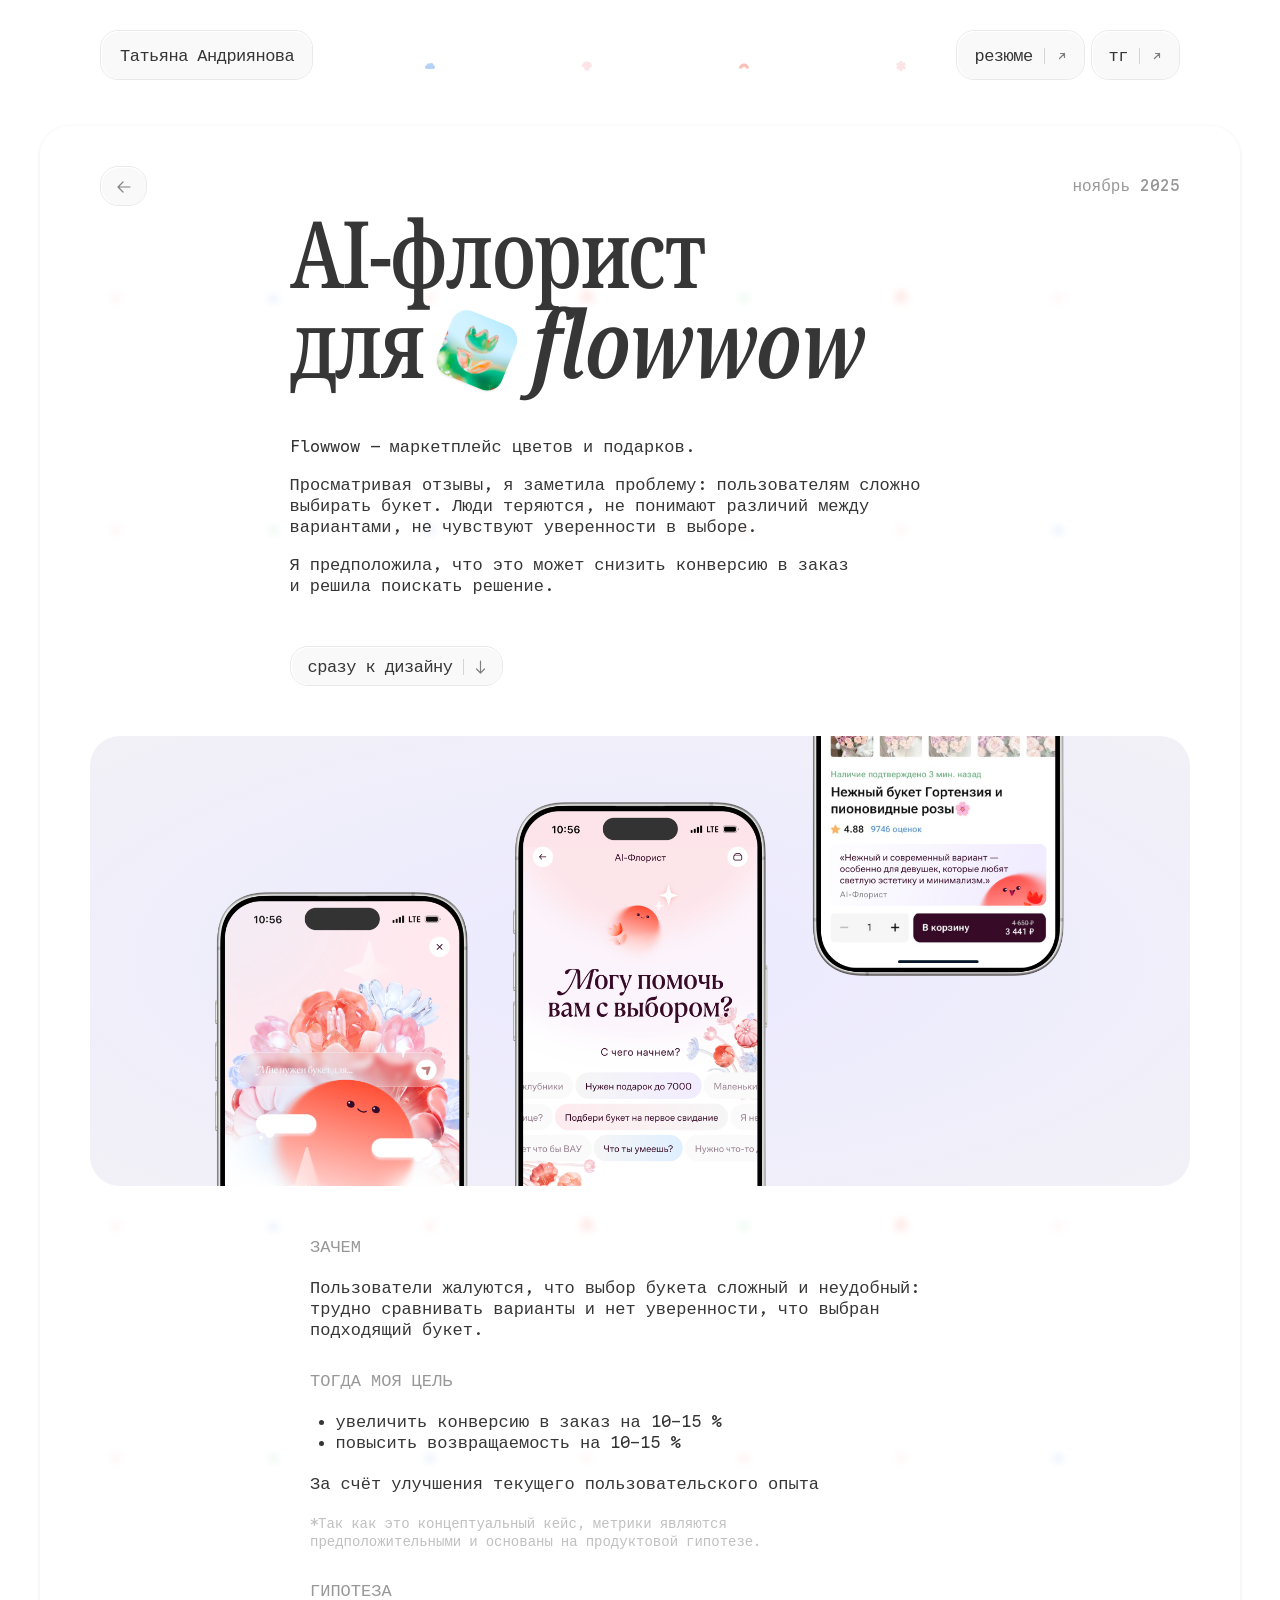
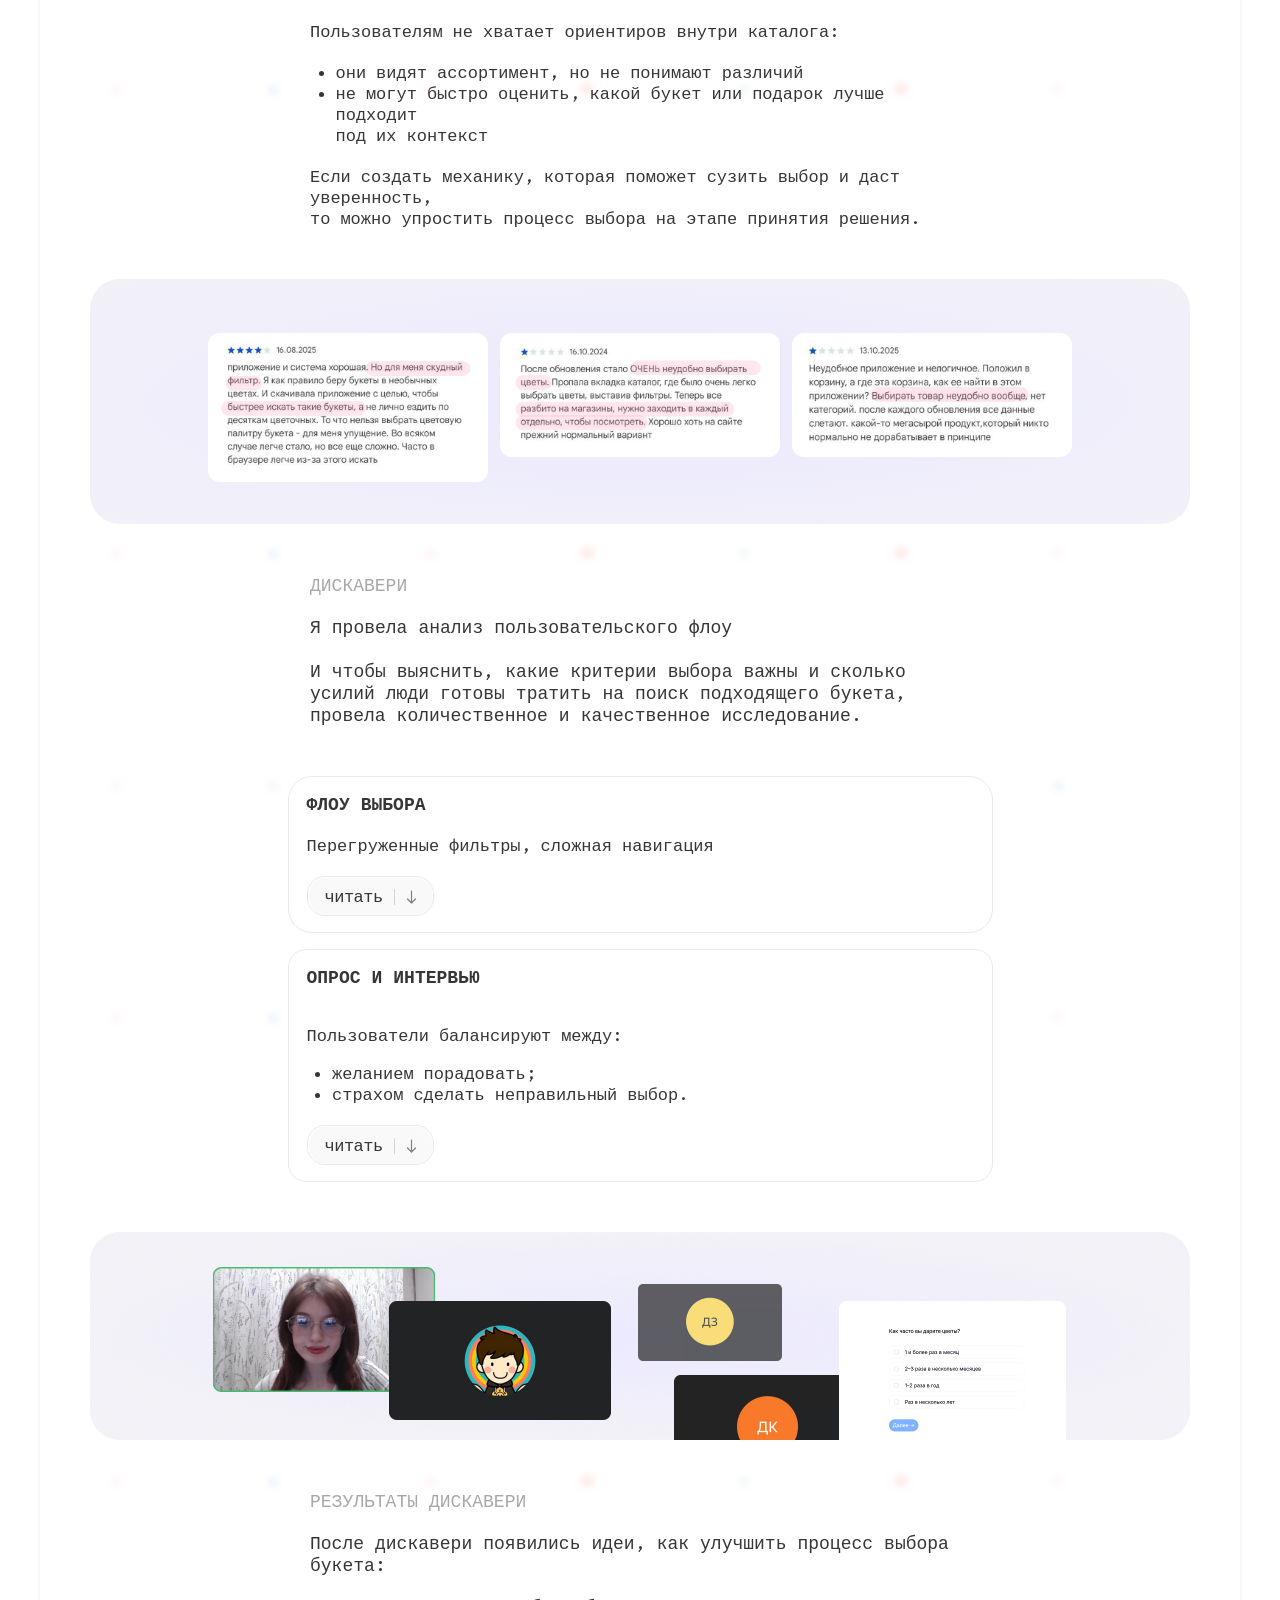
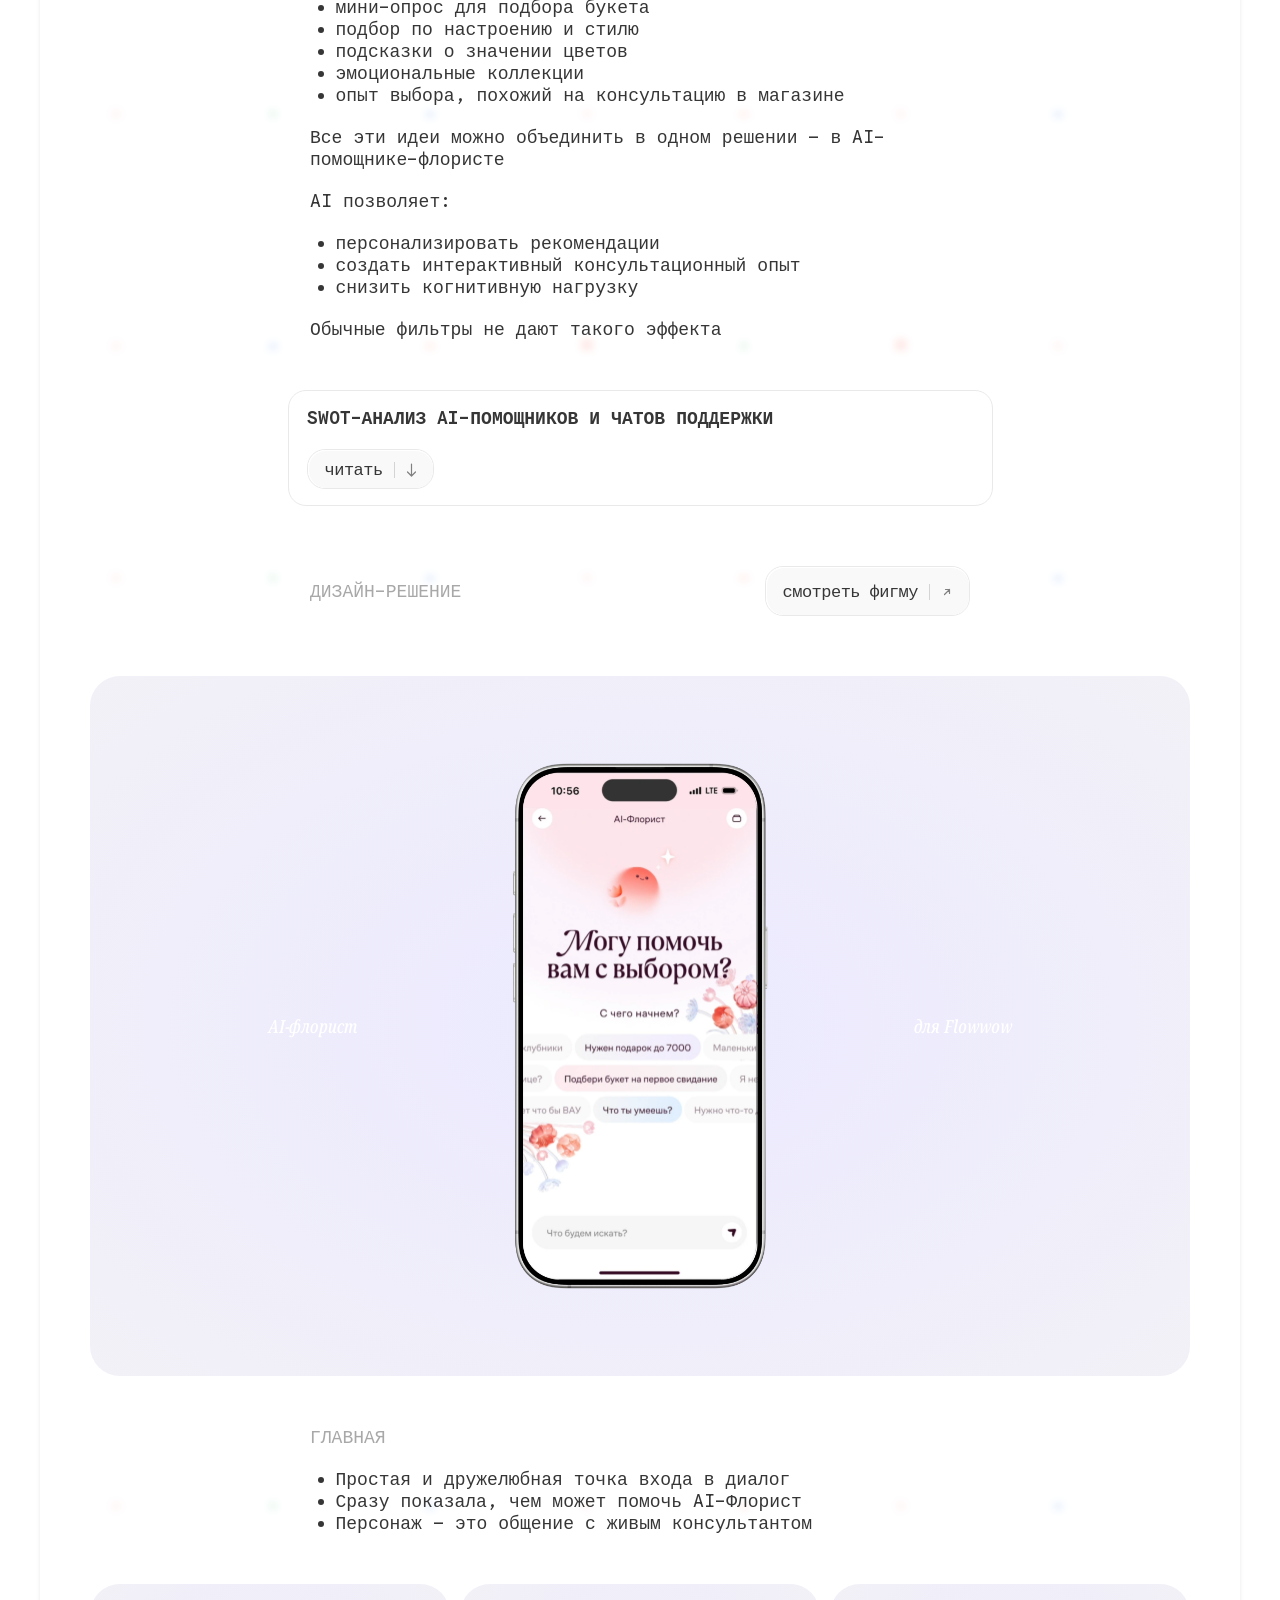
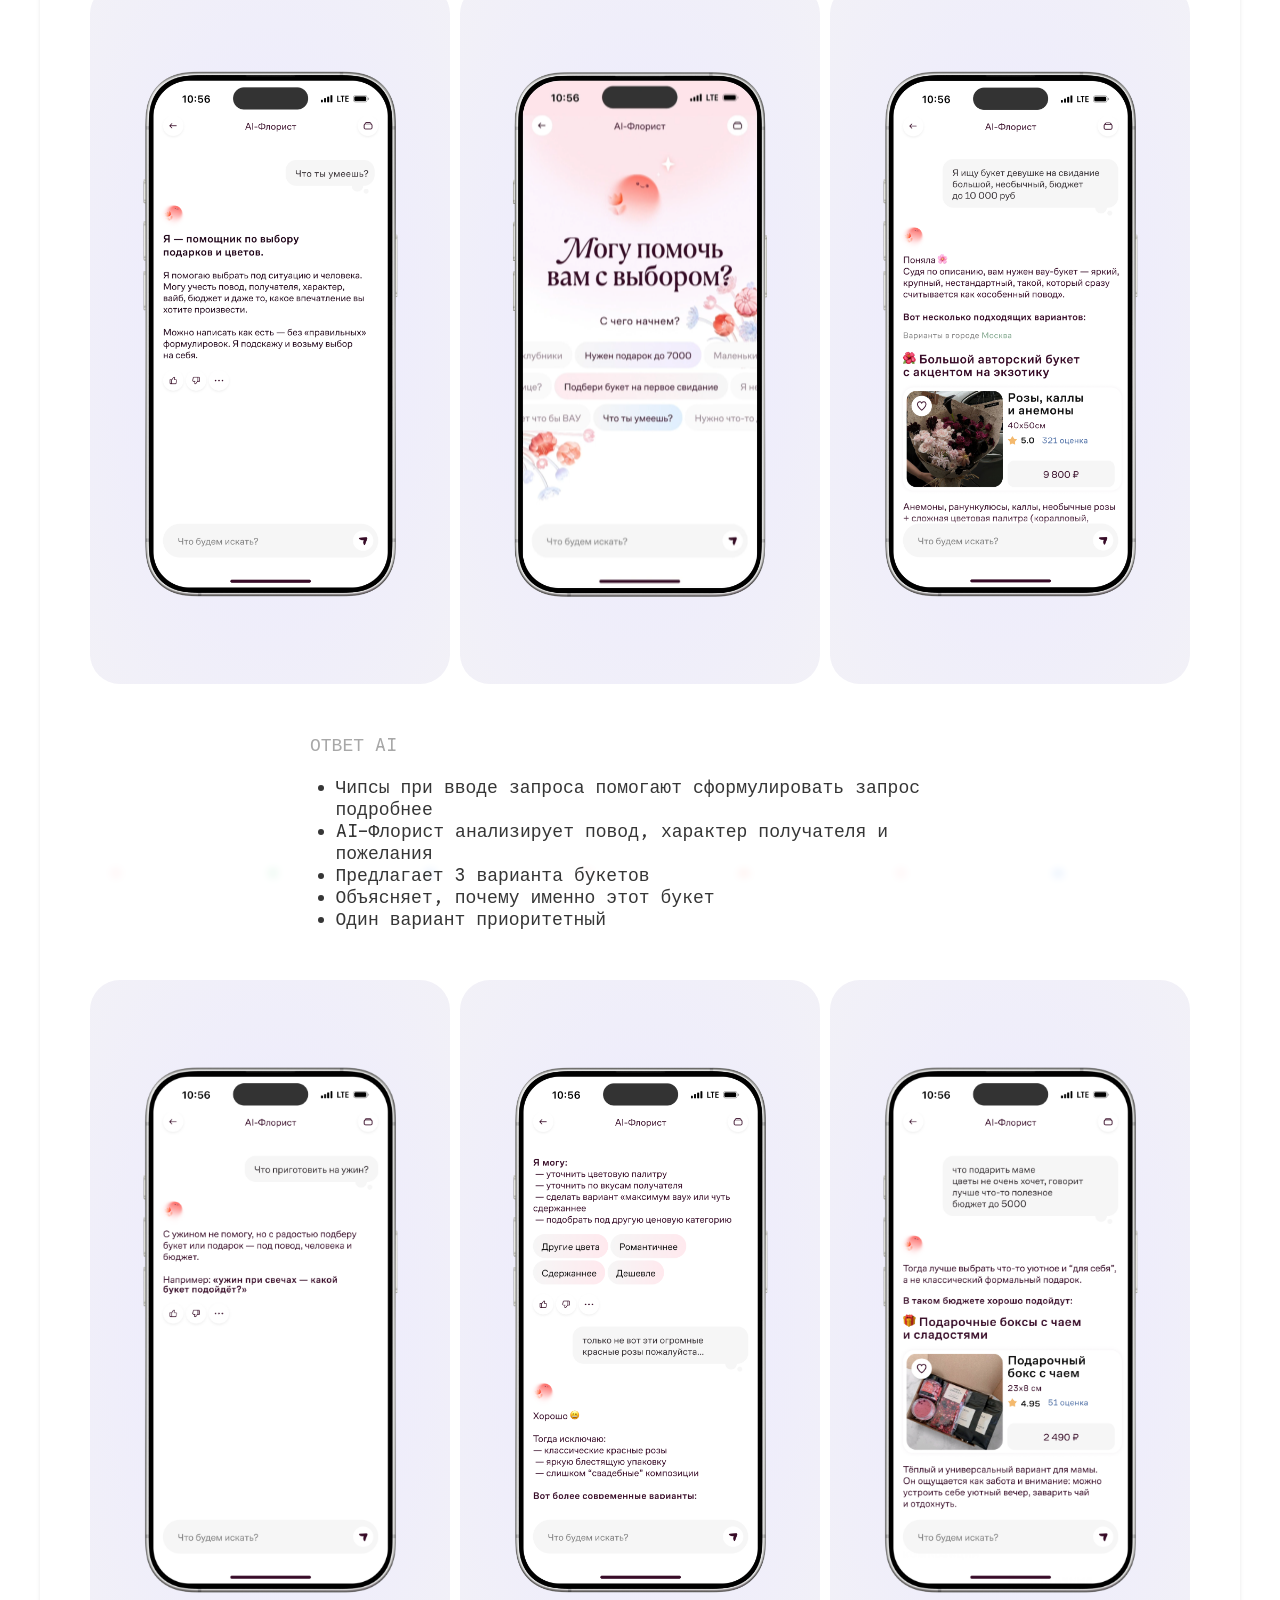
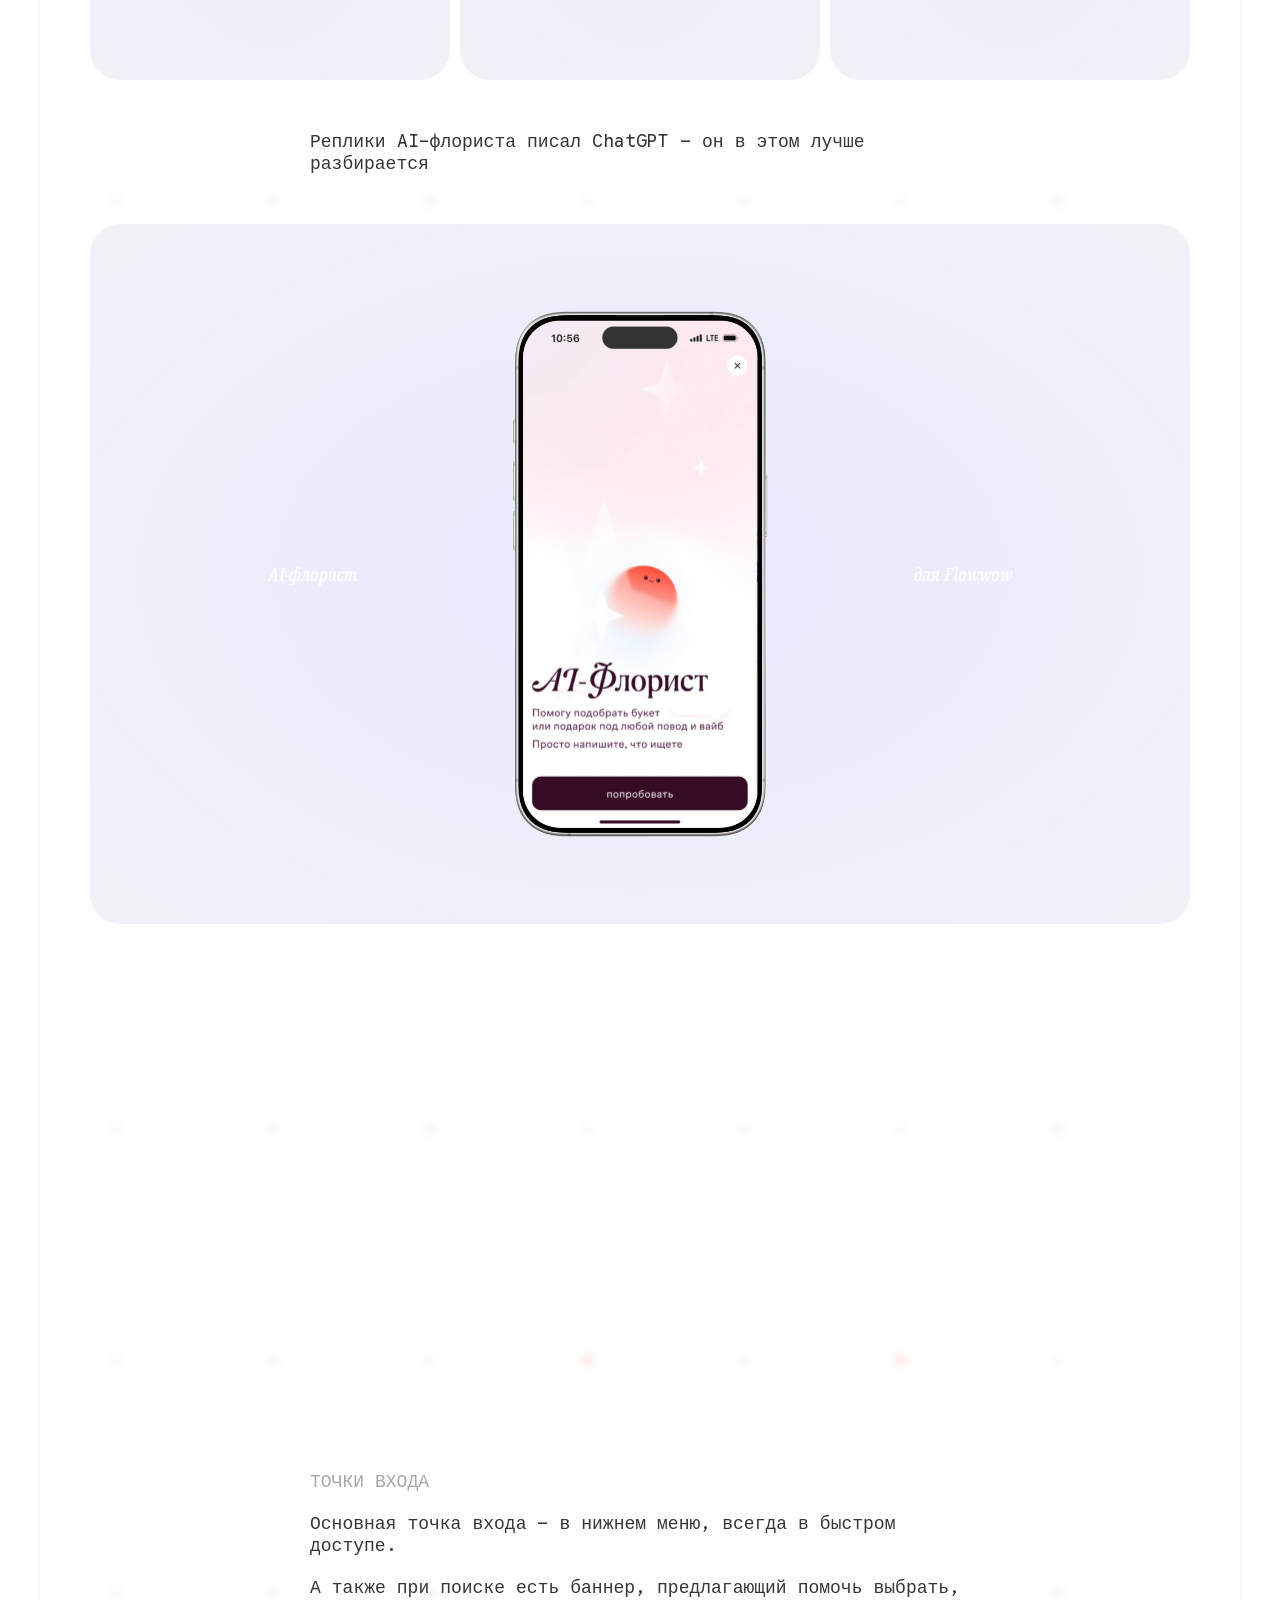
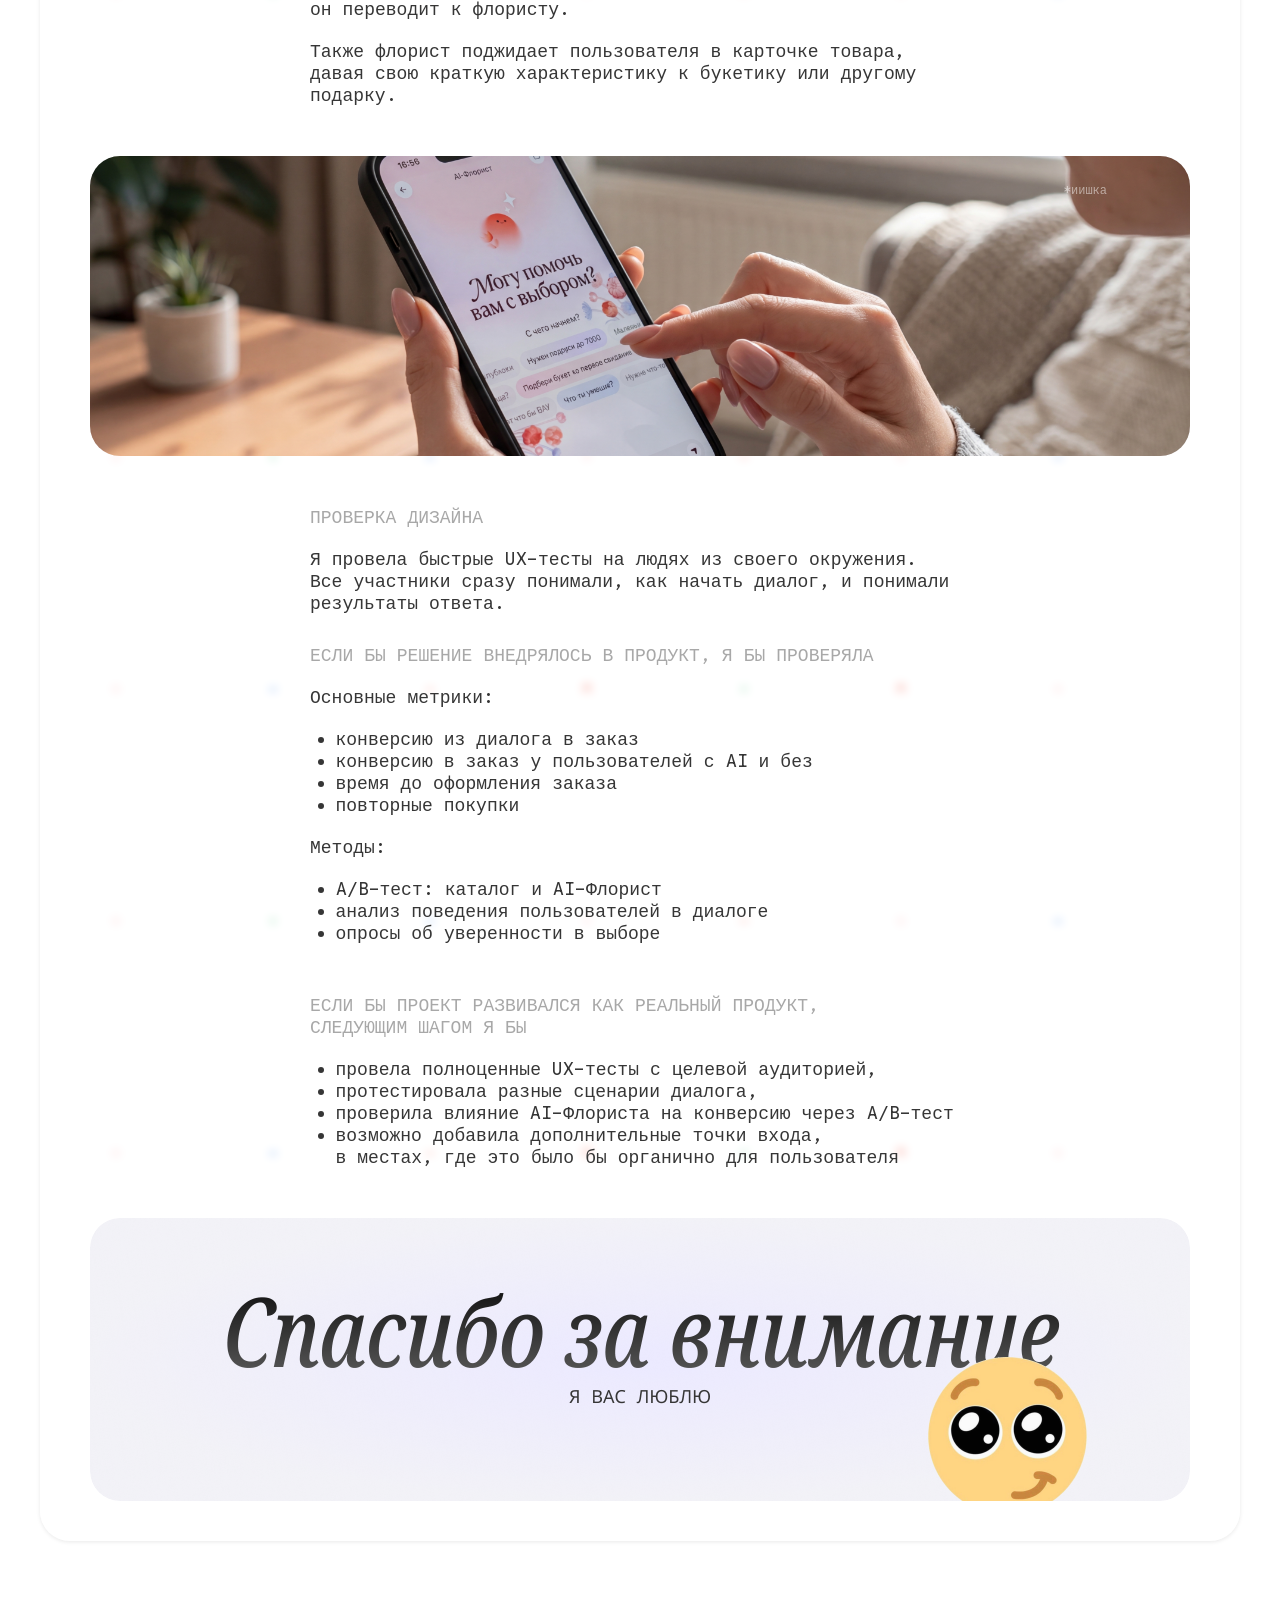
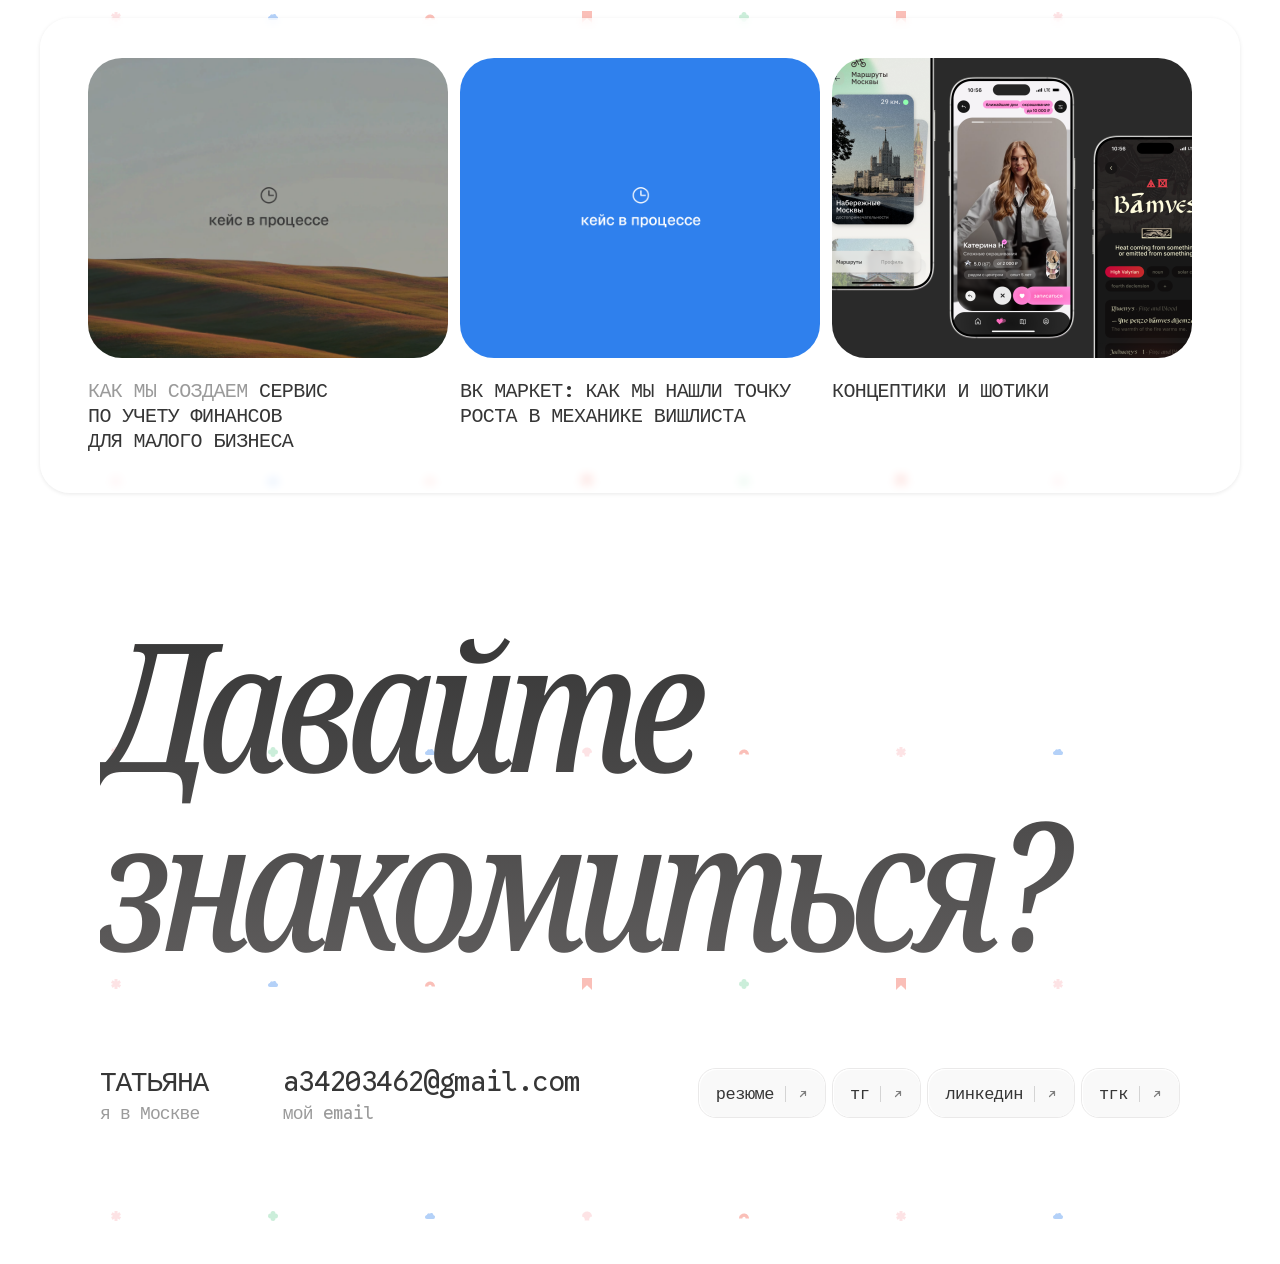
==== commit 53ce455c: "Point all resume links to Google Drive PDF. Co-authored-by: Cursor <cursoragent@cursor.com>" ====
--- a/case-ai-florist/index.html
+++ b/case-ai-florist/index.html
@@ -1276,7 +1276,7 @@
         <span class="btn__inner"><span class="btn__text">Татьяна Андриянова</span></span>
       </a>
       <div class="nav__links">
-        <a class="btn" href="https://disk.yandex.ru/i/4BlwQLRkXn8ZWQ" target="_blank" rel="noopener noreferrer">
+        <a class="btn" href="https://drive.google.com/file/d/1iVItnnFCTWVe8dg9-jJUB8fxiBBpxONL/view?usp=sharing" target="_blank" rel="noopener noreferrer">
           <span class="btn__inner">
             <span class="btn__text">резюме</span>
             <span class="btn__sep" aria-hidden="true"></span>
@@ -1870,7 +1870,7 @@
               </div>
             </div>
             <div class="footer__links nav__links">
-              <a class="btn" href="https://disk.yandex.ru/i/4BlwQLRkXn8ZWQ" target="_blank" rel="noopener noreferrer">
+              <a class="btn" href="https://drive.google.com/file/d/1iVItnnFCTWVe8dg9-jJUB8fxiBBpxONL/view?usp=sharing" target="_blank" rel="noopener noreferrer">
                 <span class="btn__inner">
                   <span class="btn__text">резюме</span>
                   <span class="btn__sep" aria-hidden="true"></span>
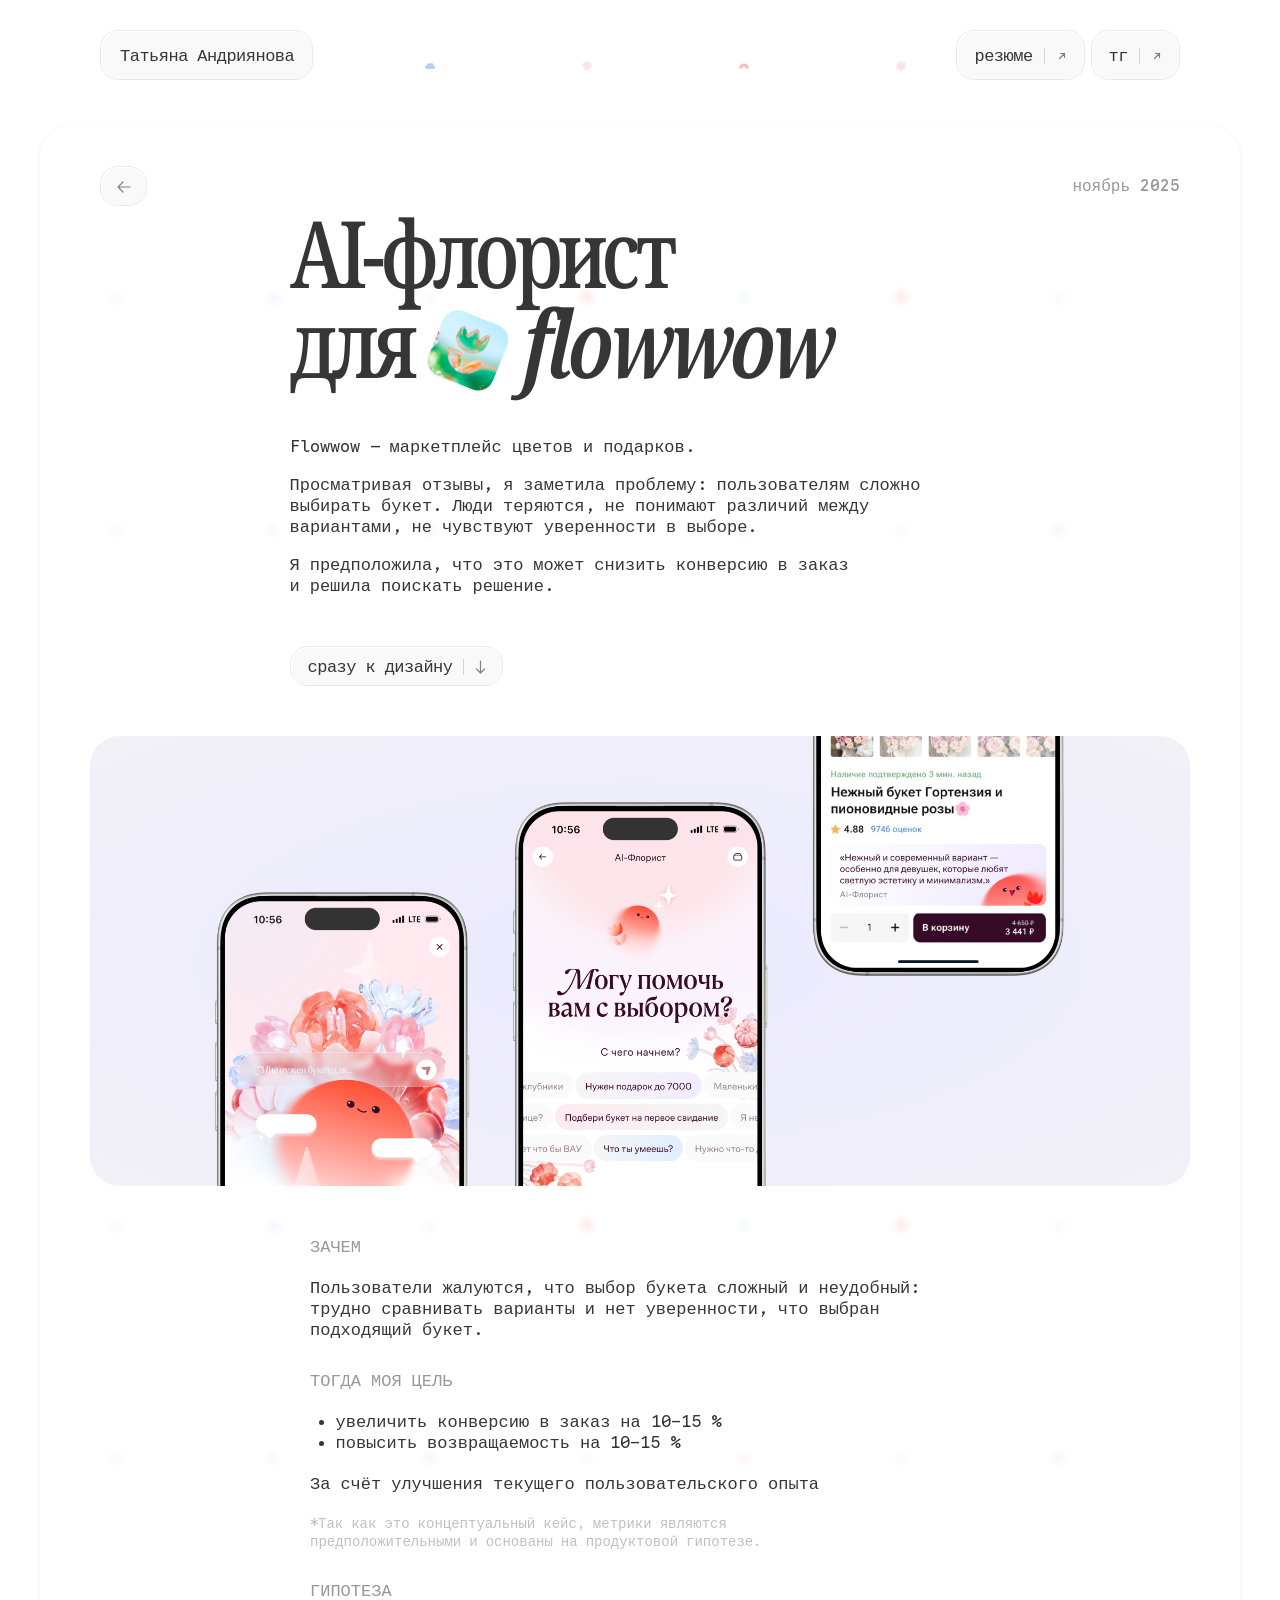
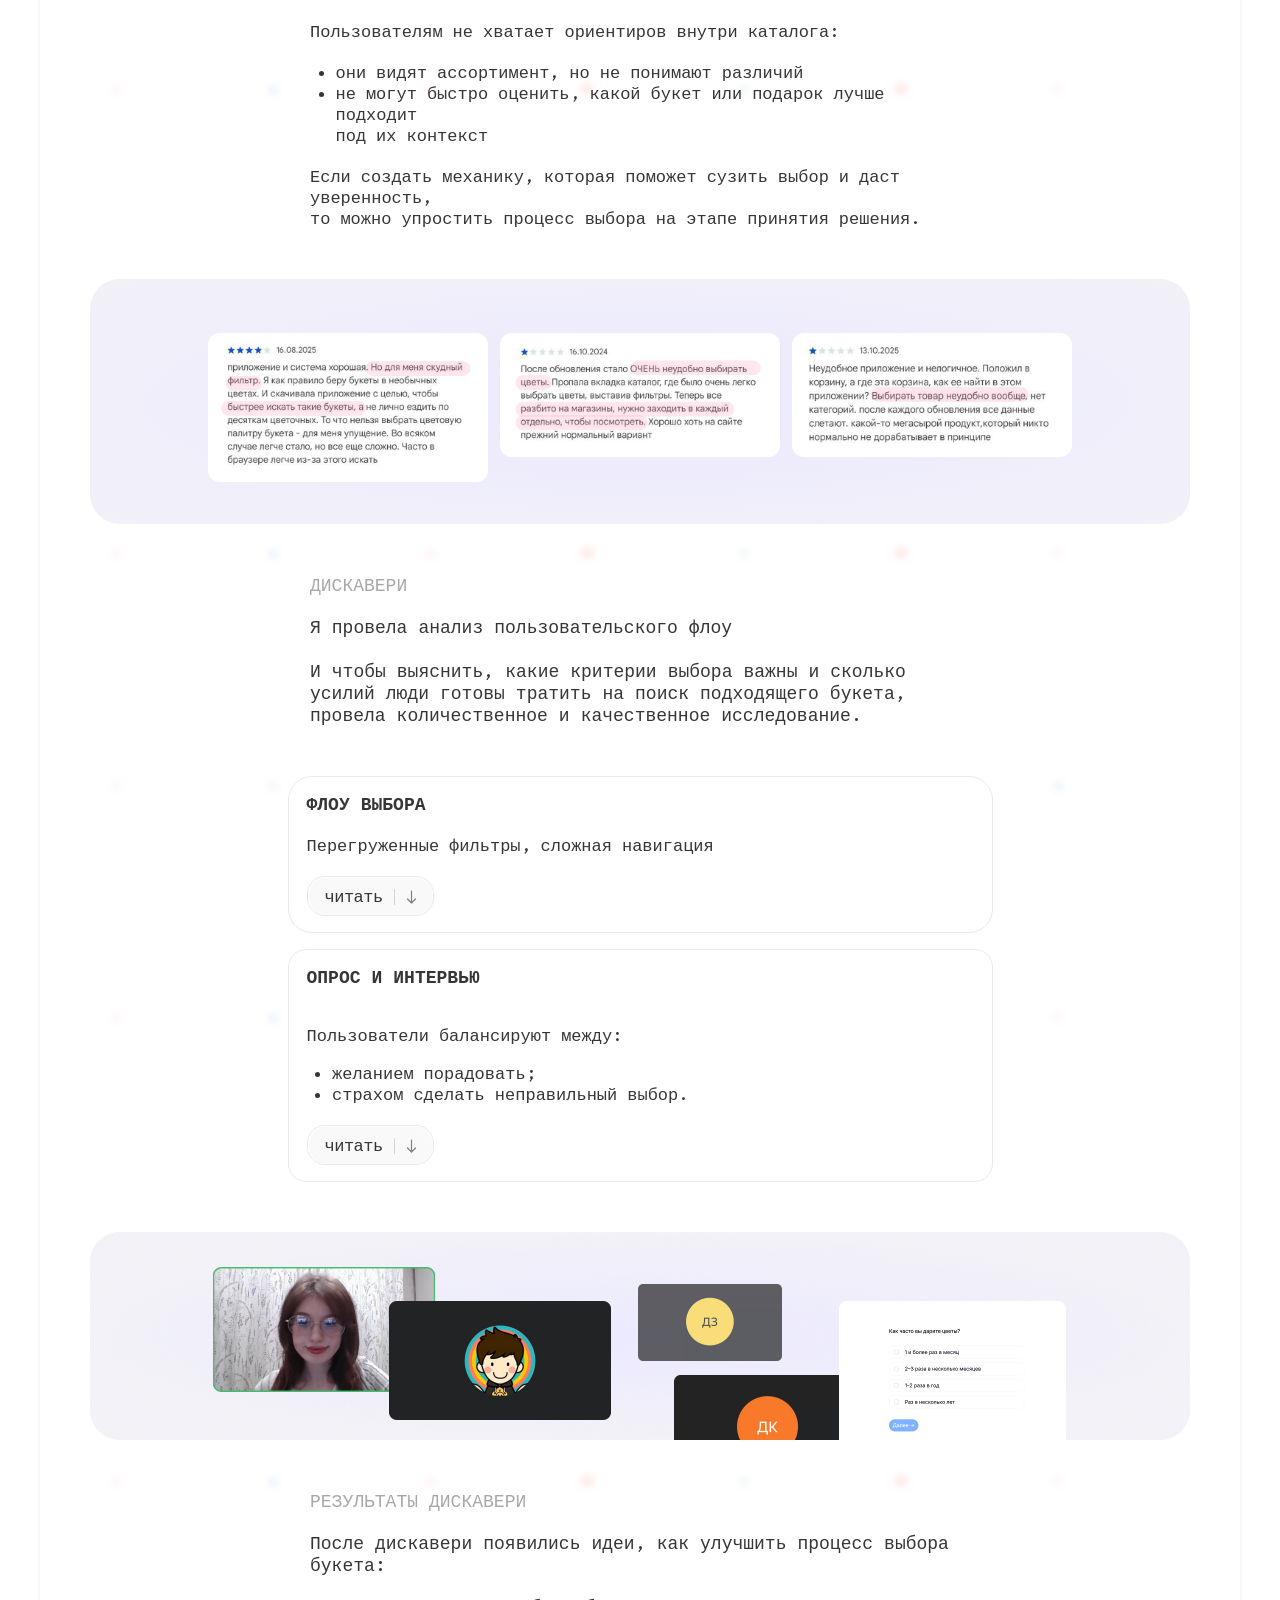
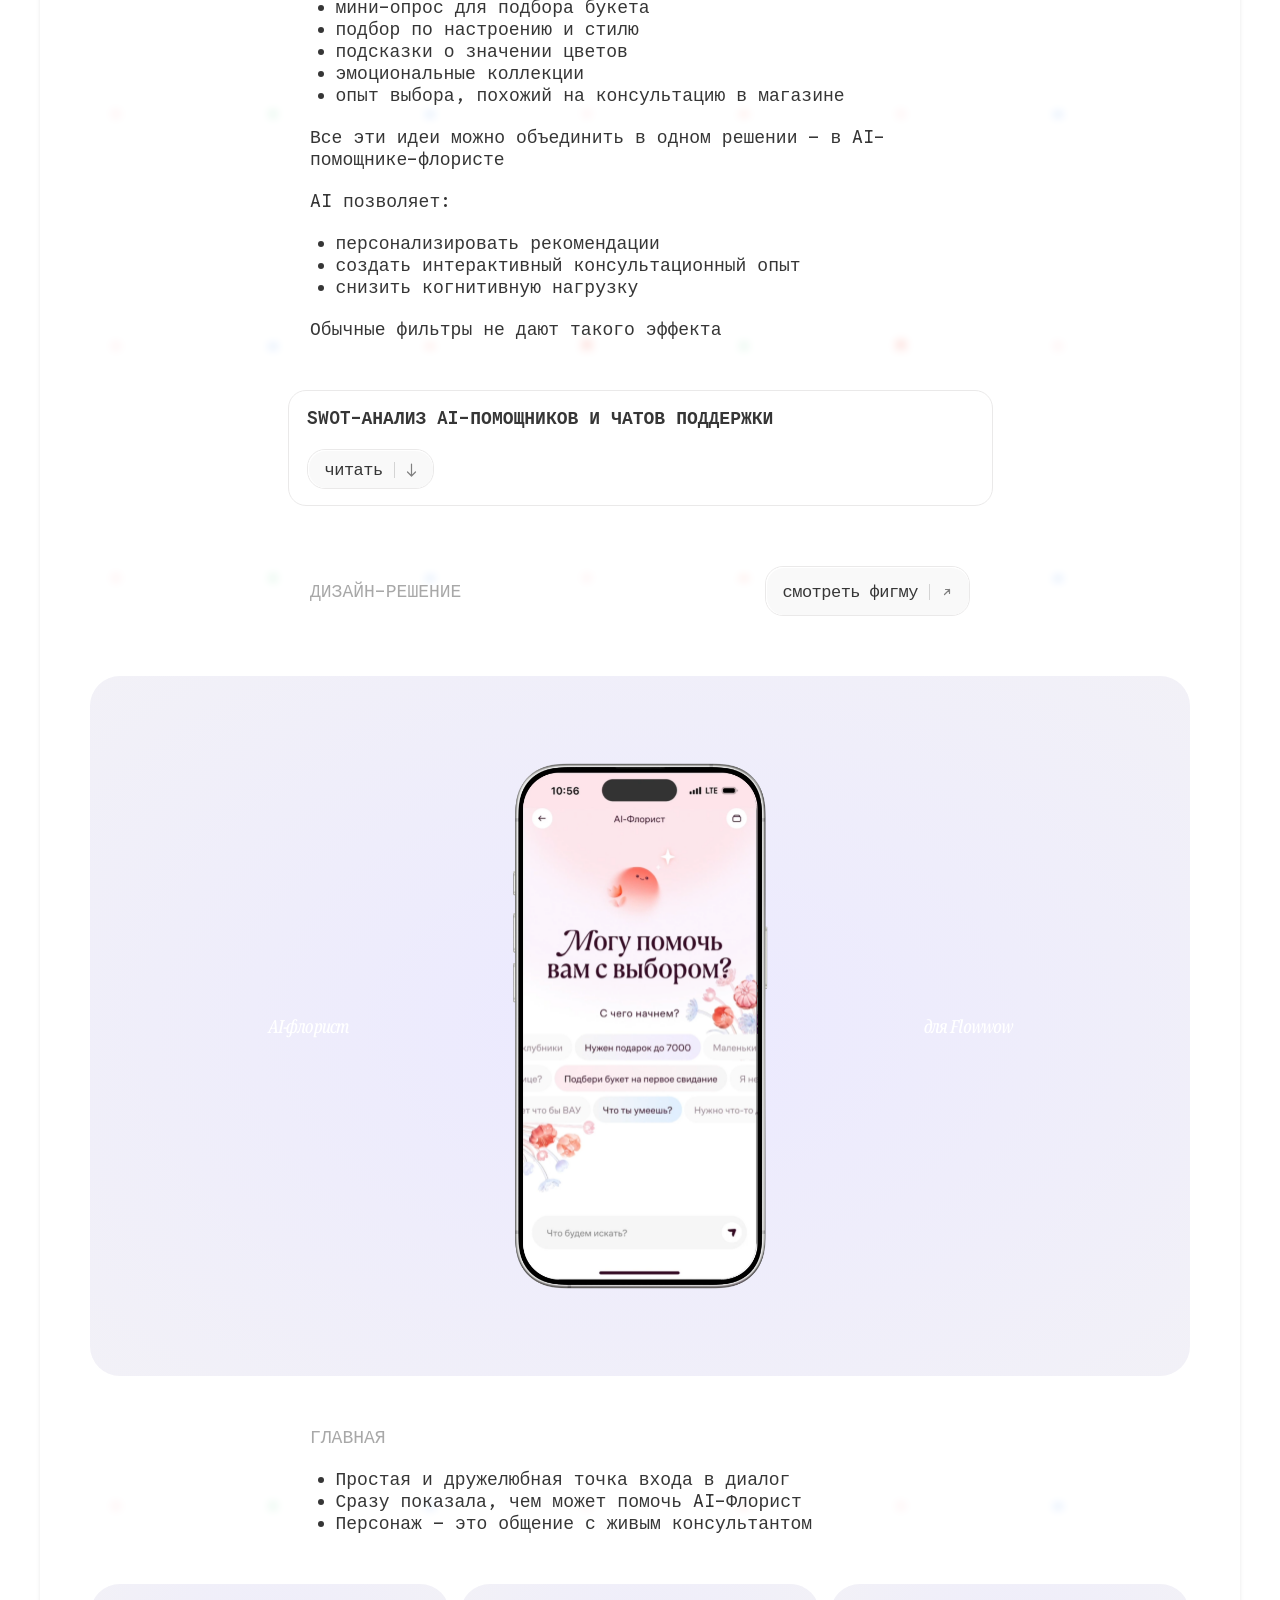
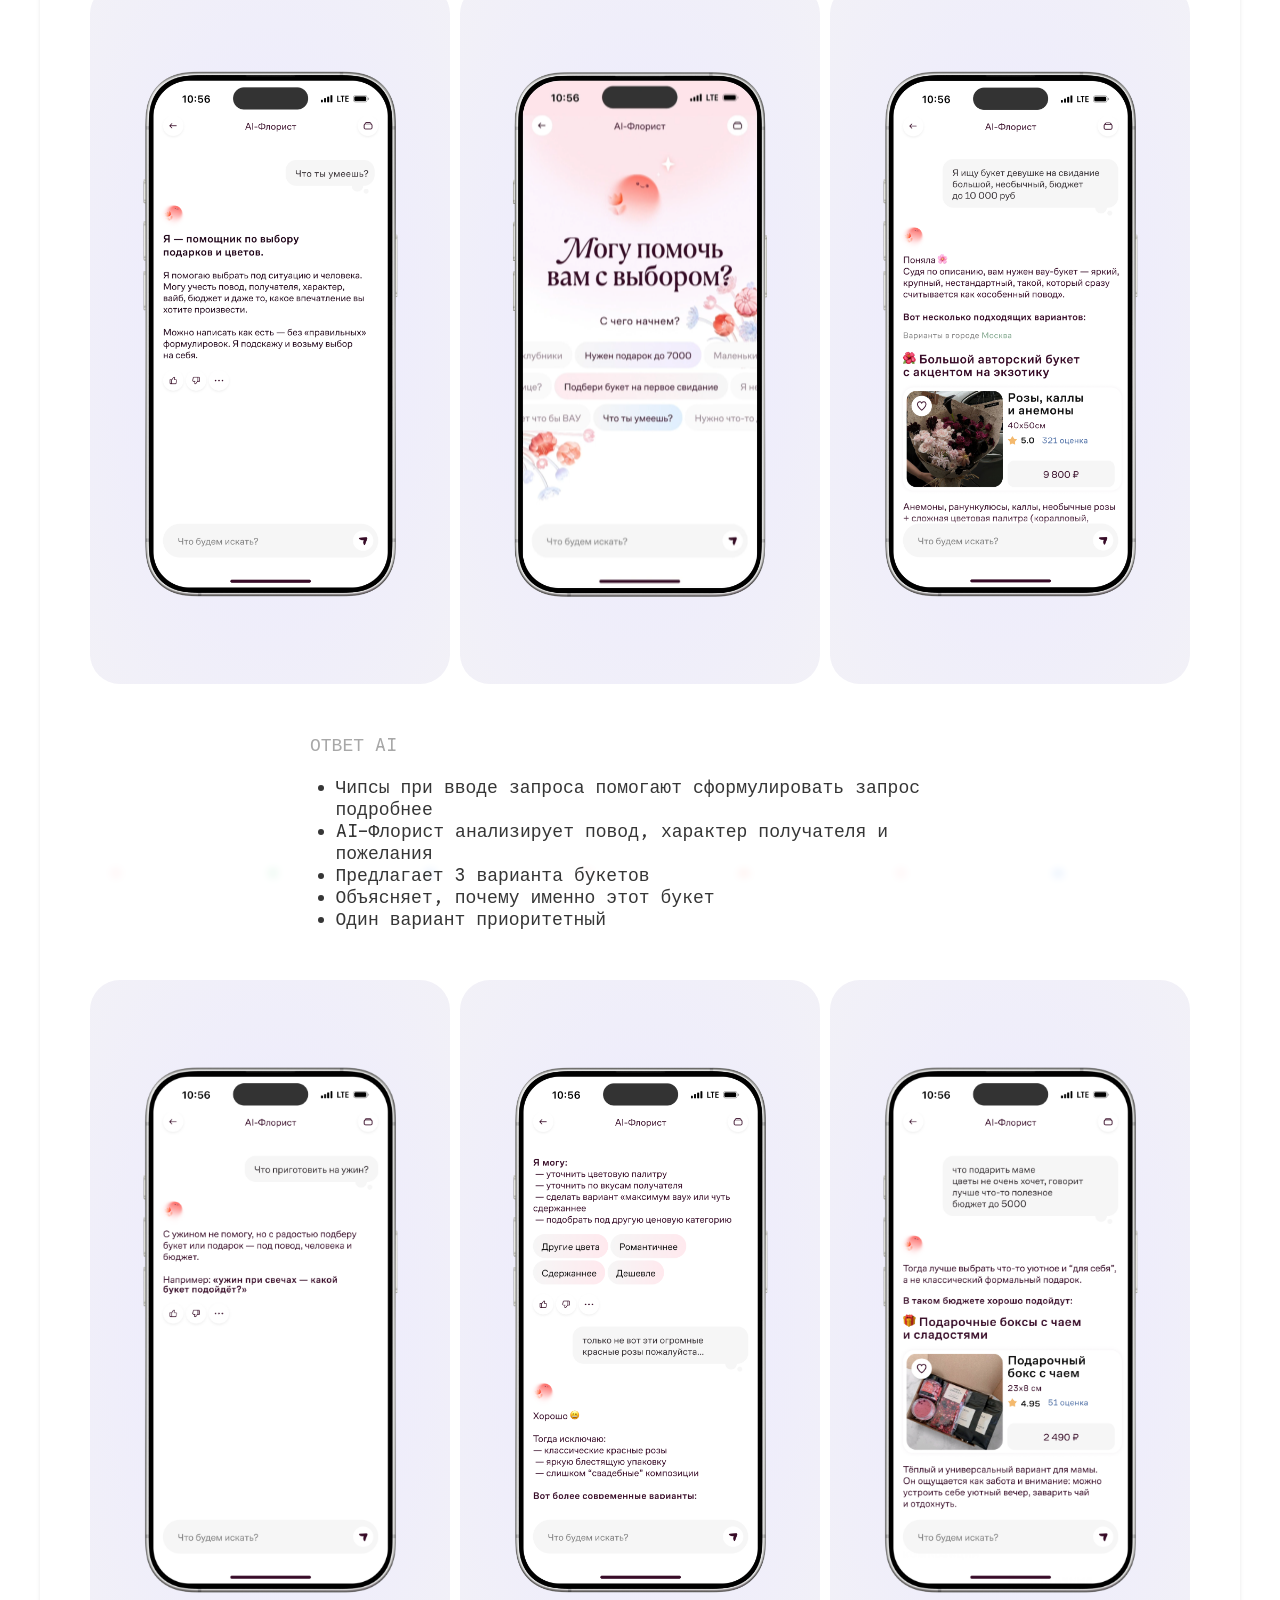
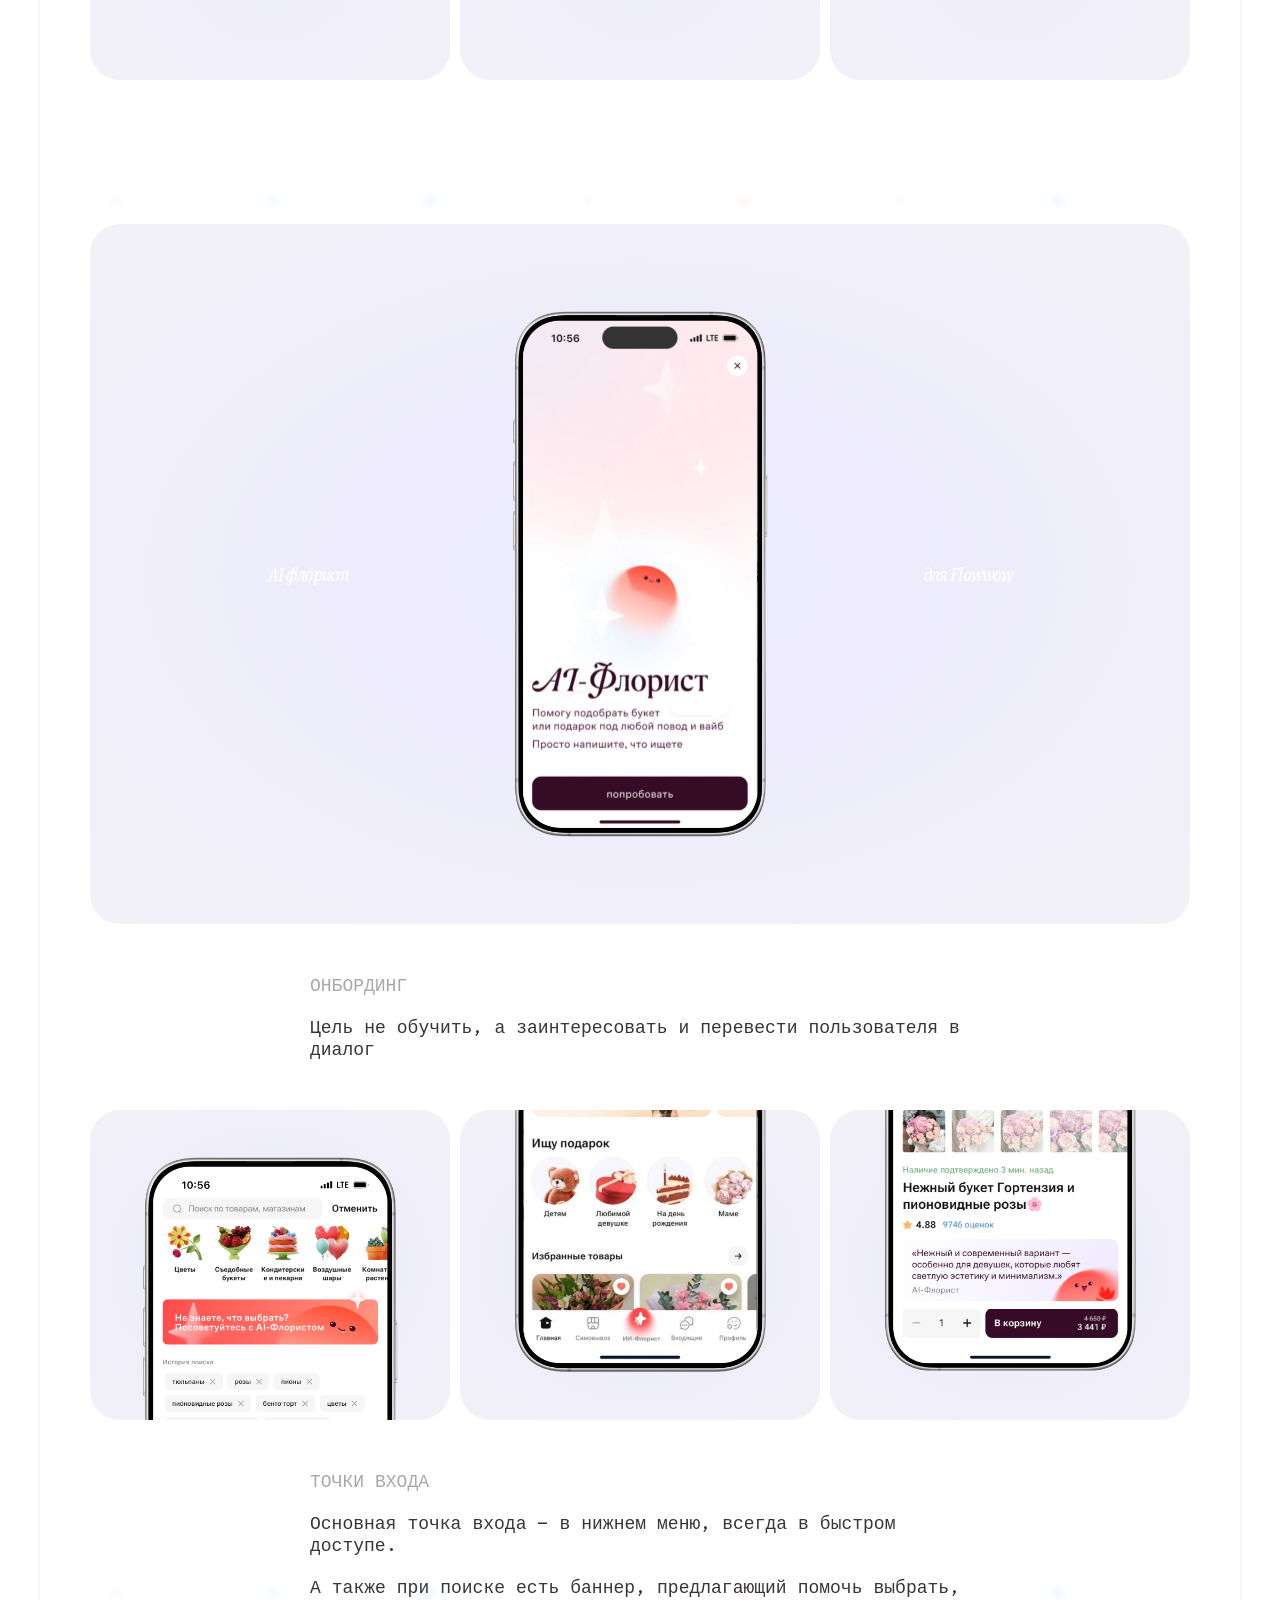
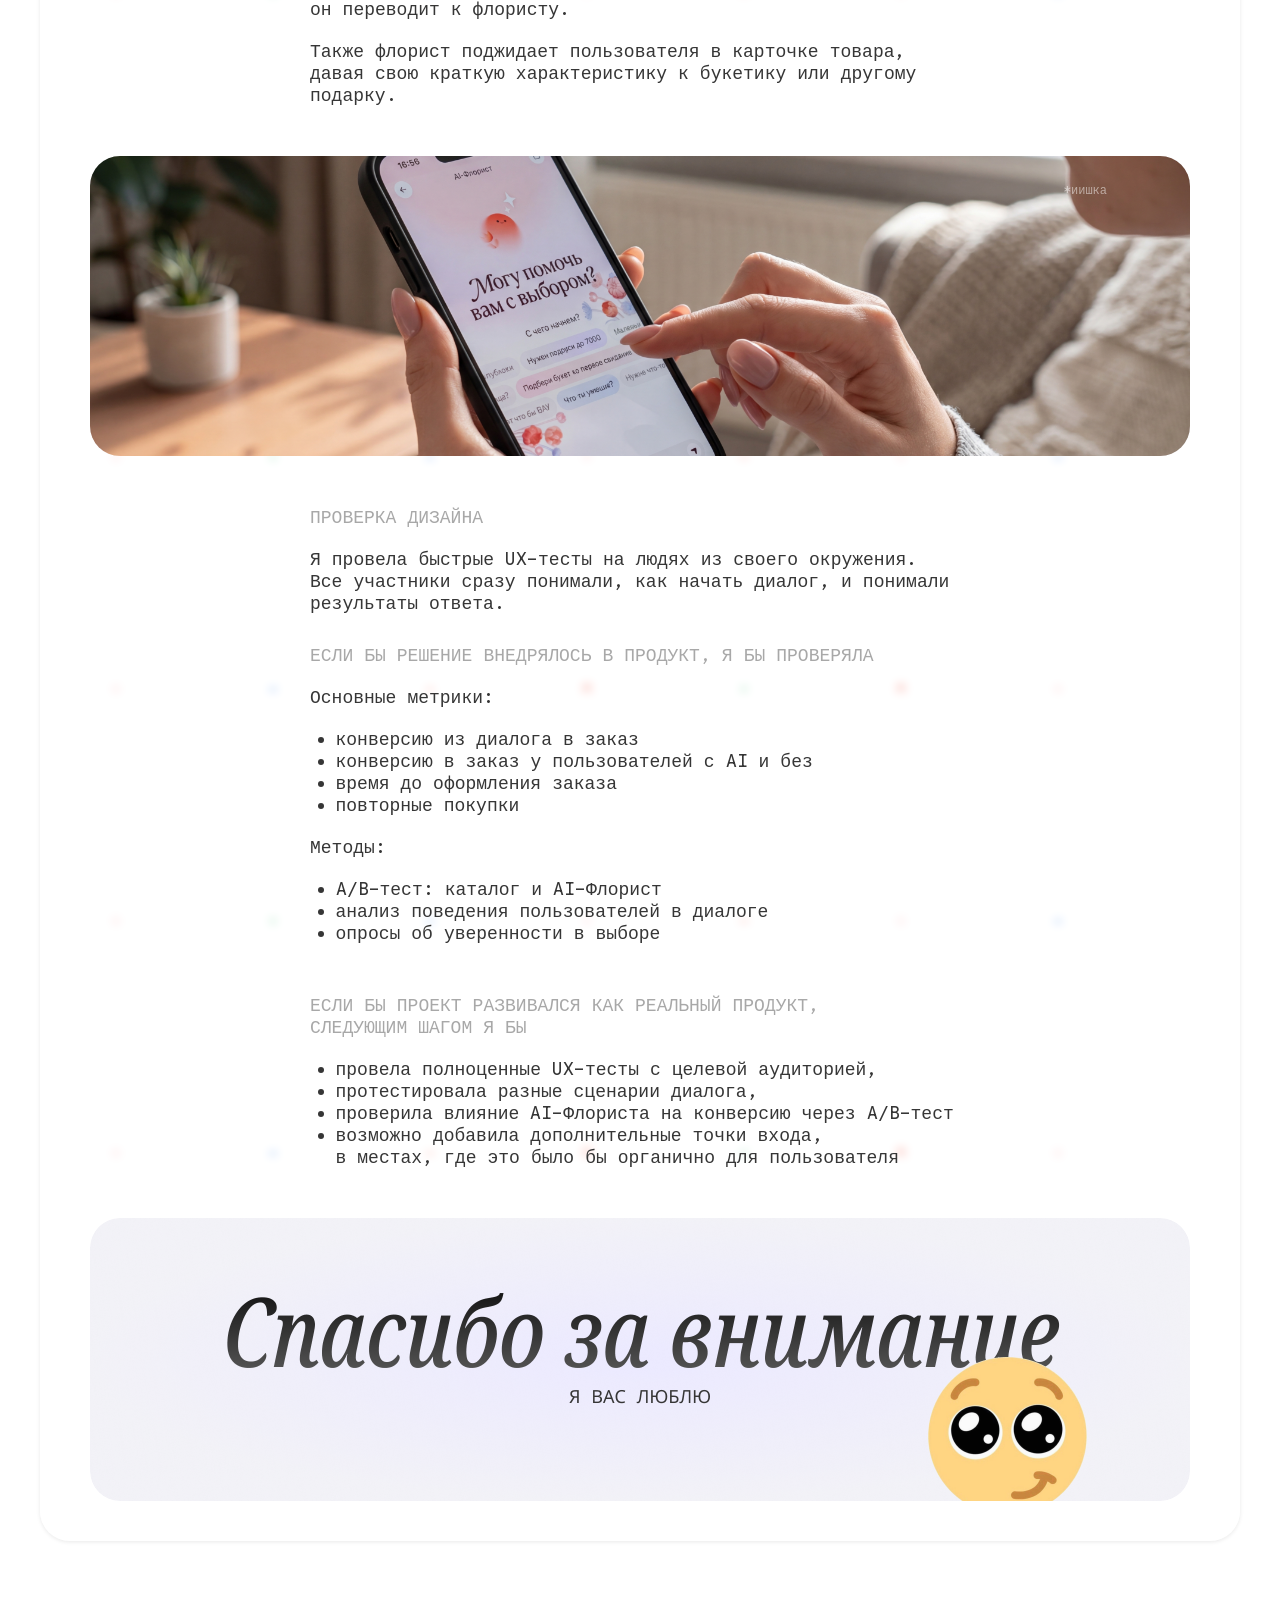
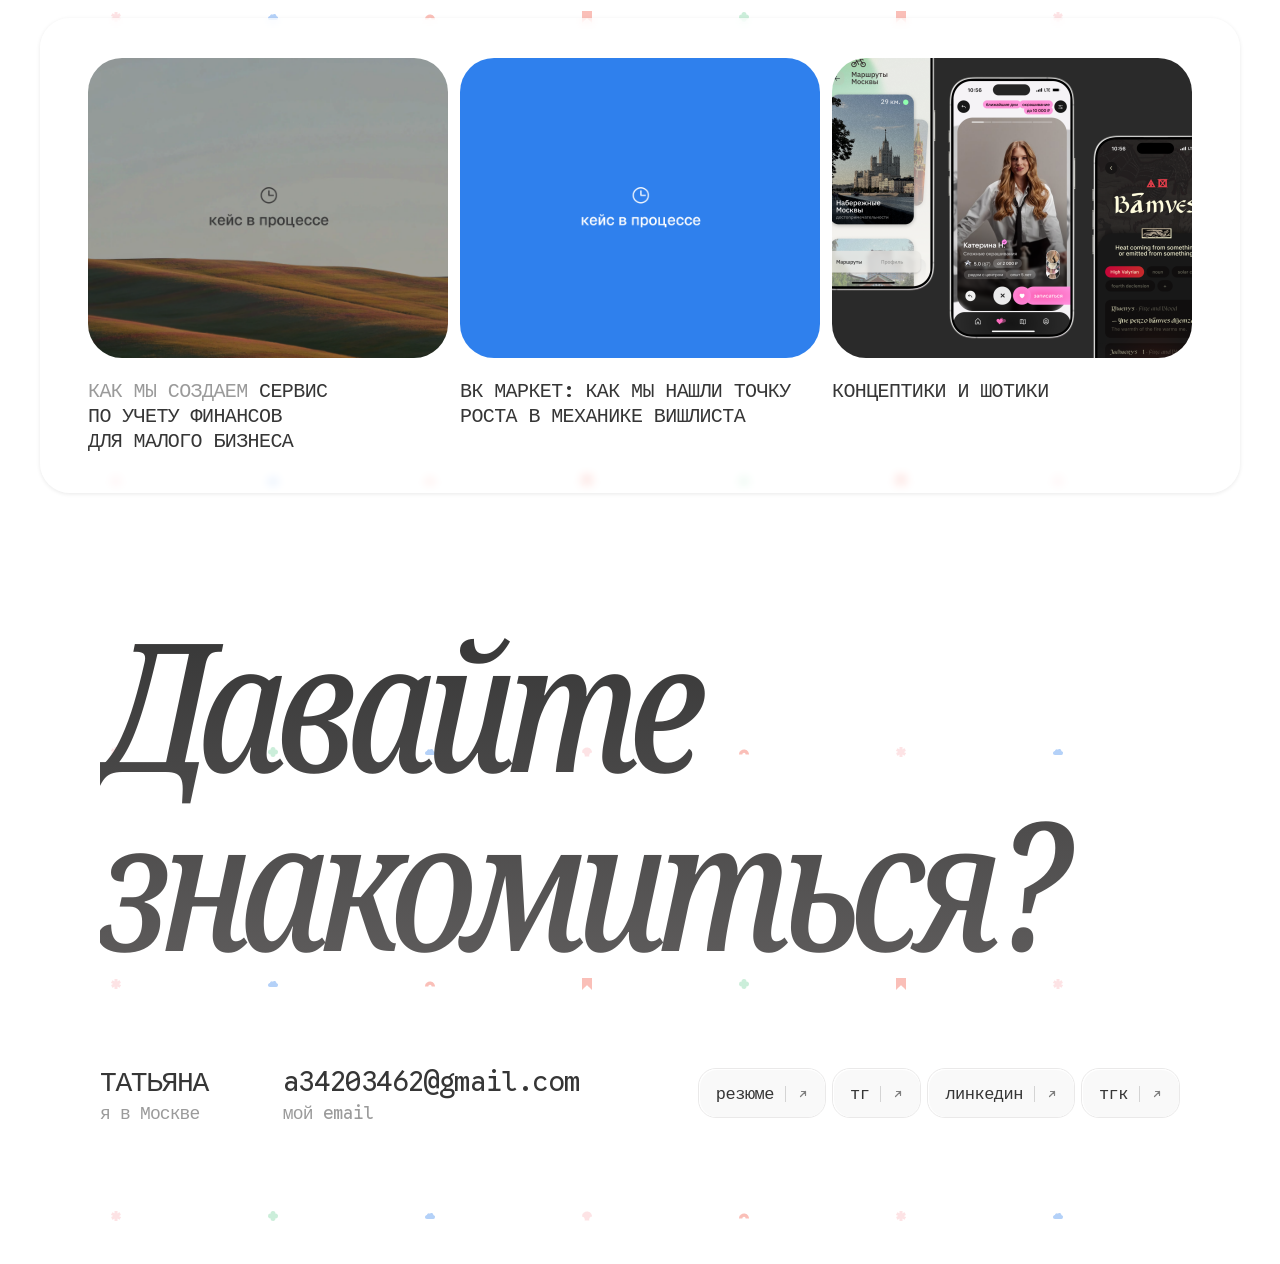
==== commit f20c9b12: "Restore Noto Serif ExtraCondensed and -5% tracking on headlines. Co-authored-by: Cursor <cursoragent" ====
--- a/case-ai-florist/index.html
+++ b/case-ai-florist/index.html
@@ -35,6 +35,8 @@
         --nav-pad-x: 100px;
         --header-offset: 80px;
         --font-headline: "Noto Serif", serif;
+        --font-headline-wdth: 62.5;
+        --font-headline-tracking: -0.05em;
         --font-body: "Google Sans Code", monospace;
         --reveal-duration: 0.65s;
         --reveal-ease: cubic-bezier(0.22, 1, 0.36, 1);
@@ -47,6 +49,13 @@
         --accordion-close-duration: 0.95s;
         --accordion-ease: cubic-bezier(0.22, 1, 0.36, 1);
         --accordion-scroll-gap: 24px;
+      }
+
+      .case-intro__title,
+      .case-media__label,
+      .footer__title {
+        font-variation-settings: "wdth" var(--font-headline-wdth);
+        font-stretch: 62.5%;
       }
 
       *,
@@ -307,7 +316,7 @@
         font-weight: 500;
         font-size: clamp(48px, 8vw, 93px);
         line-height: 1;
-        letter-spacing: -1.395px;
+        letter-spacing: var(--font-headline-tracking);
         color: var(--color-text);
       }
 
@@ -913,6 +922,7 @@
         font-style: italic;
         font-weight: 500;
         font-size: 18px;
+        letter-spacing: var(--font-headline-tracking);
         color: var(--color-white);
         white-space: nowrap;
       }
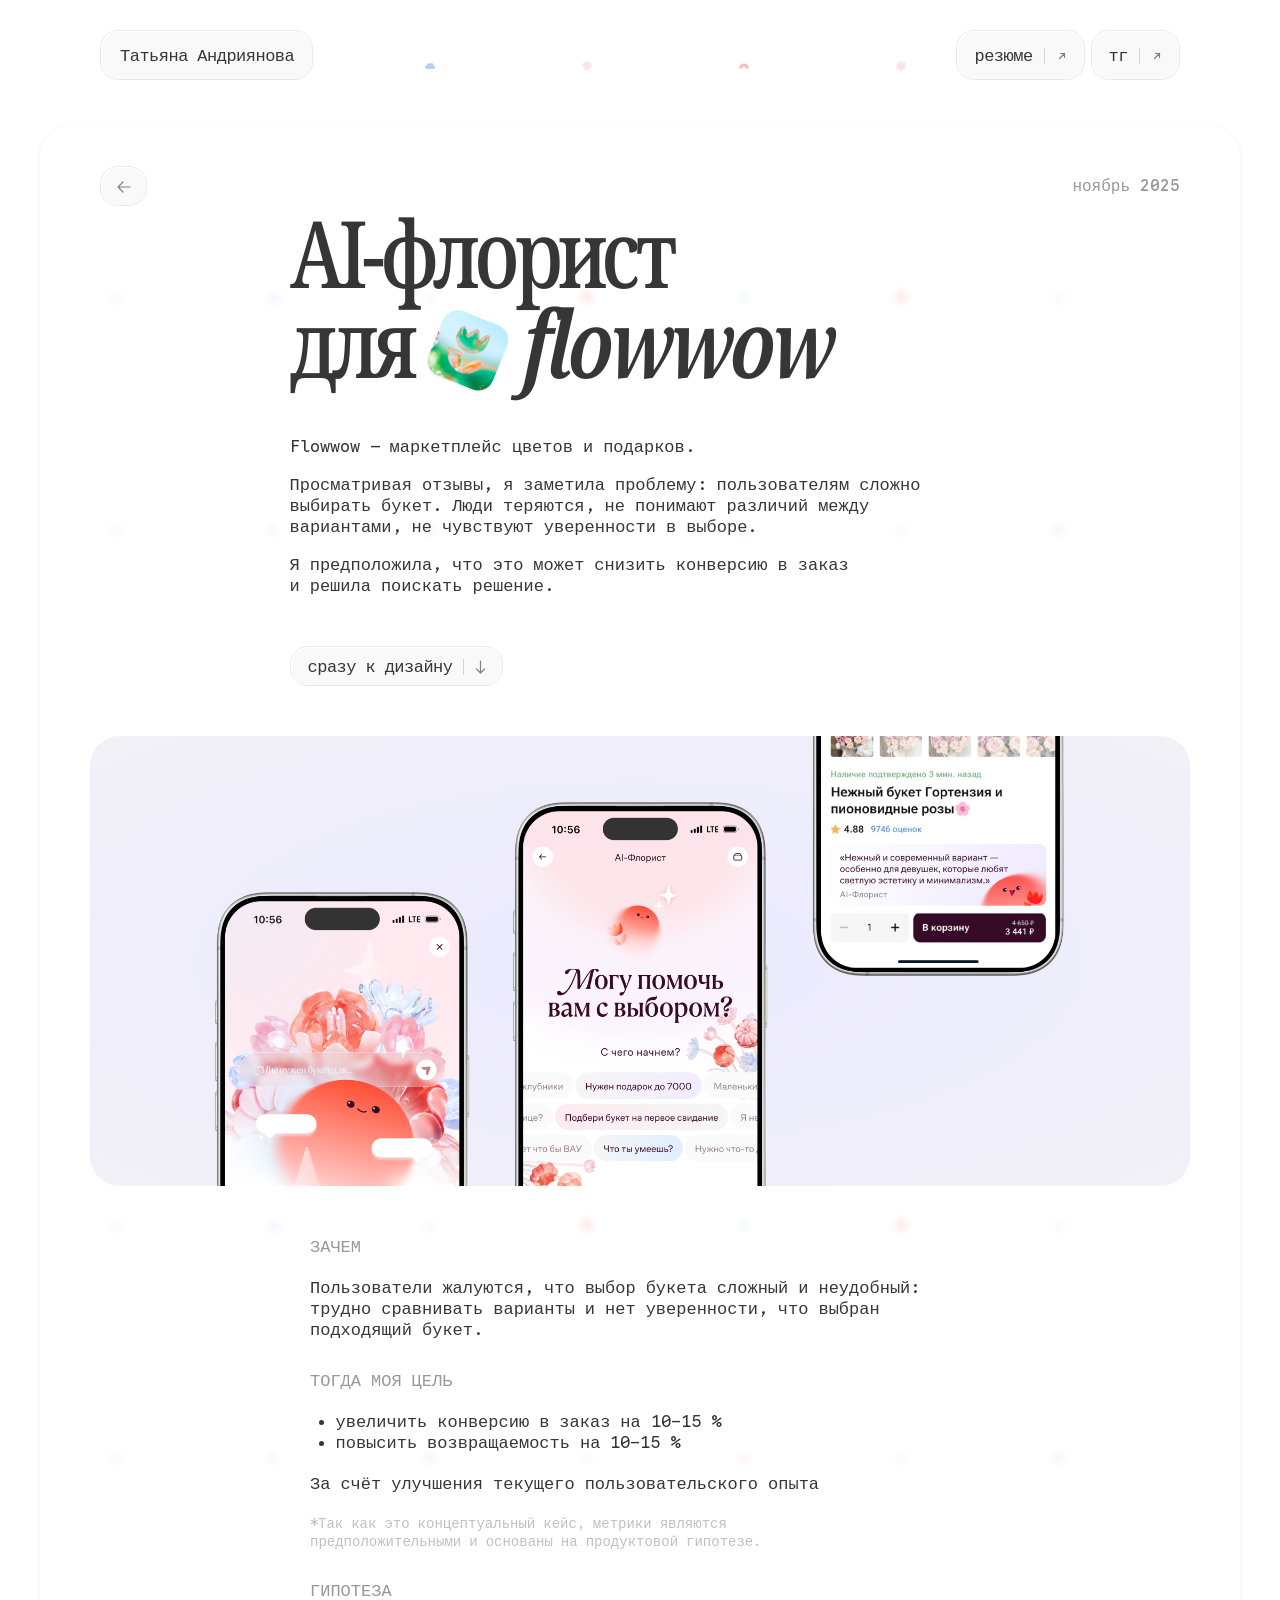
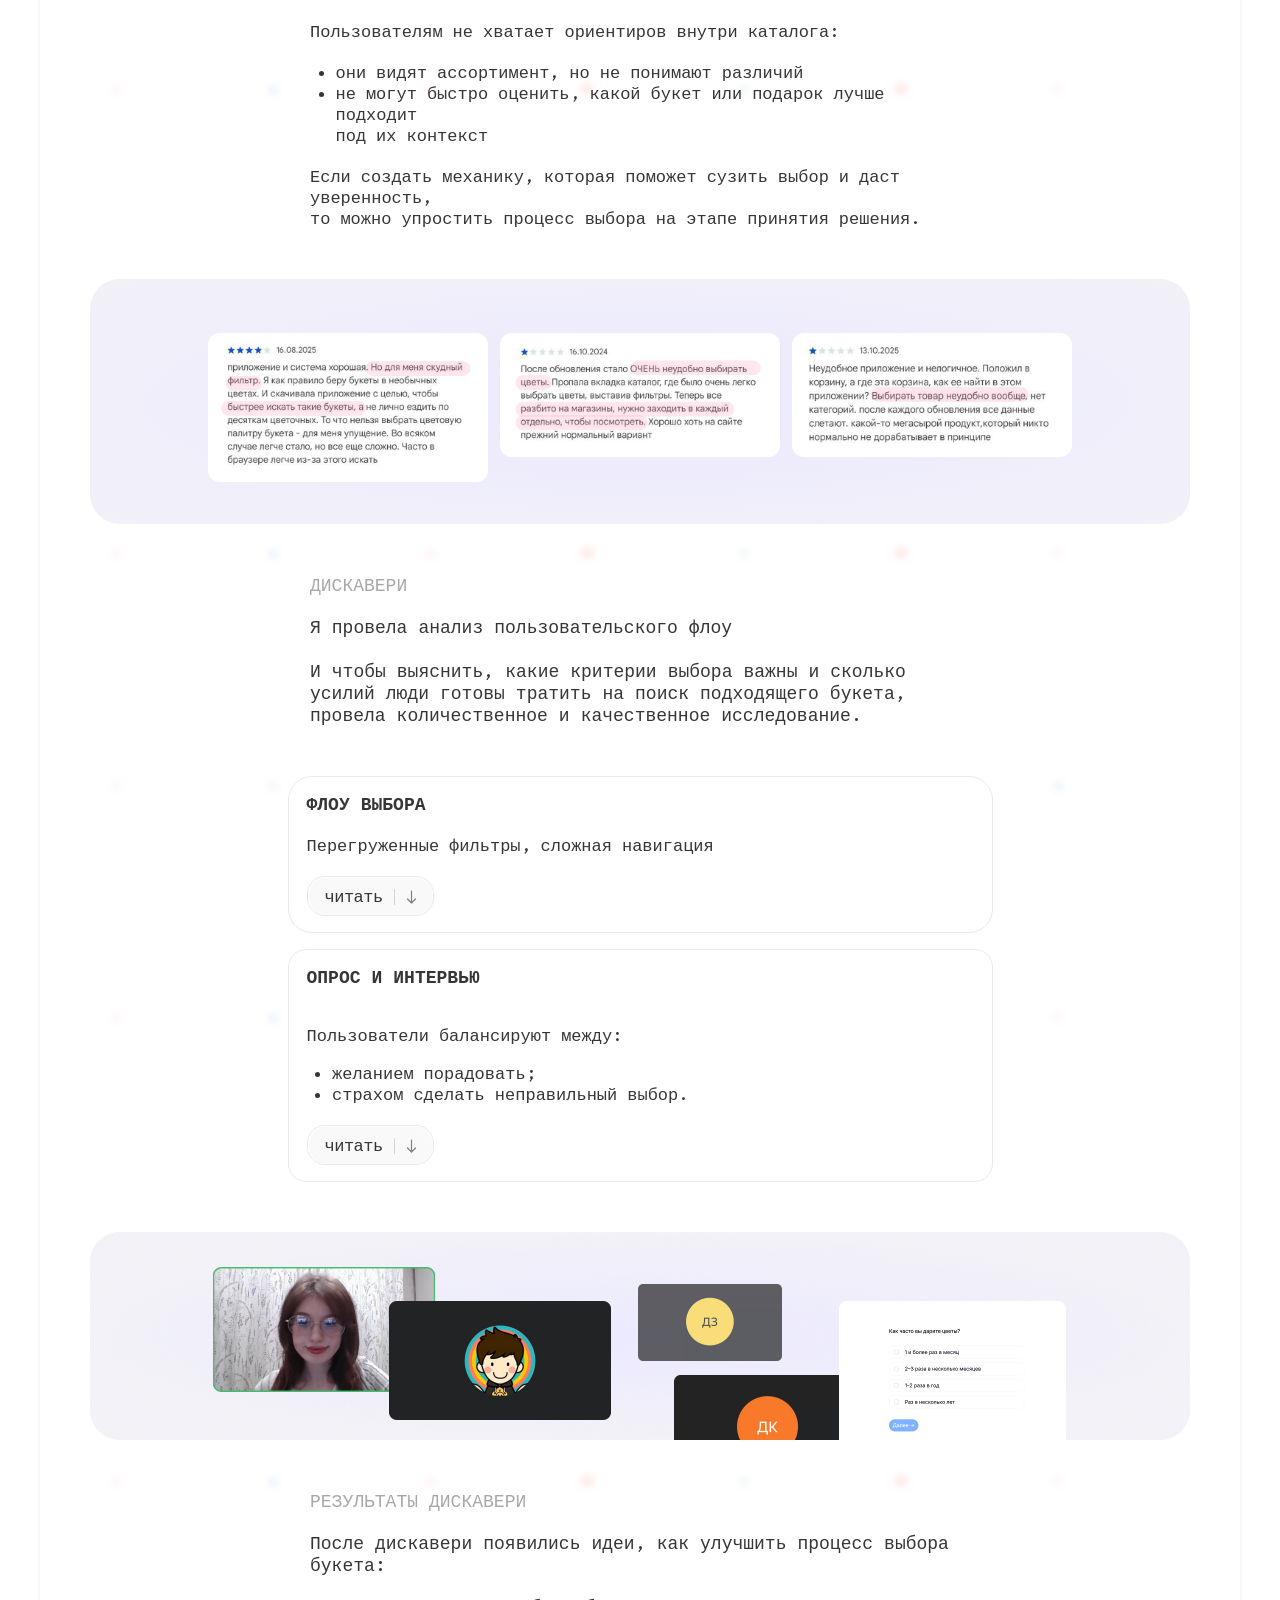
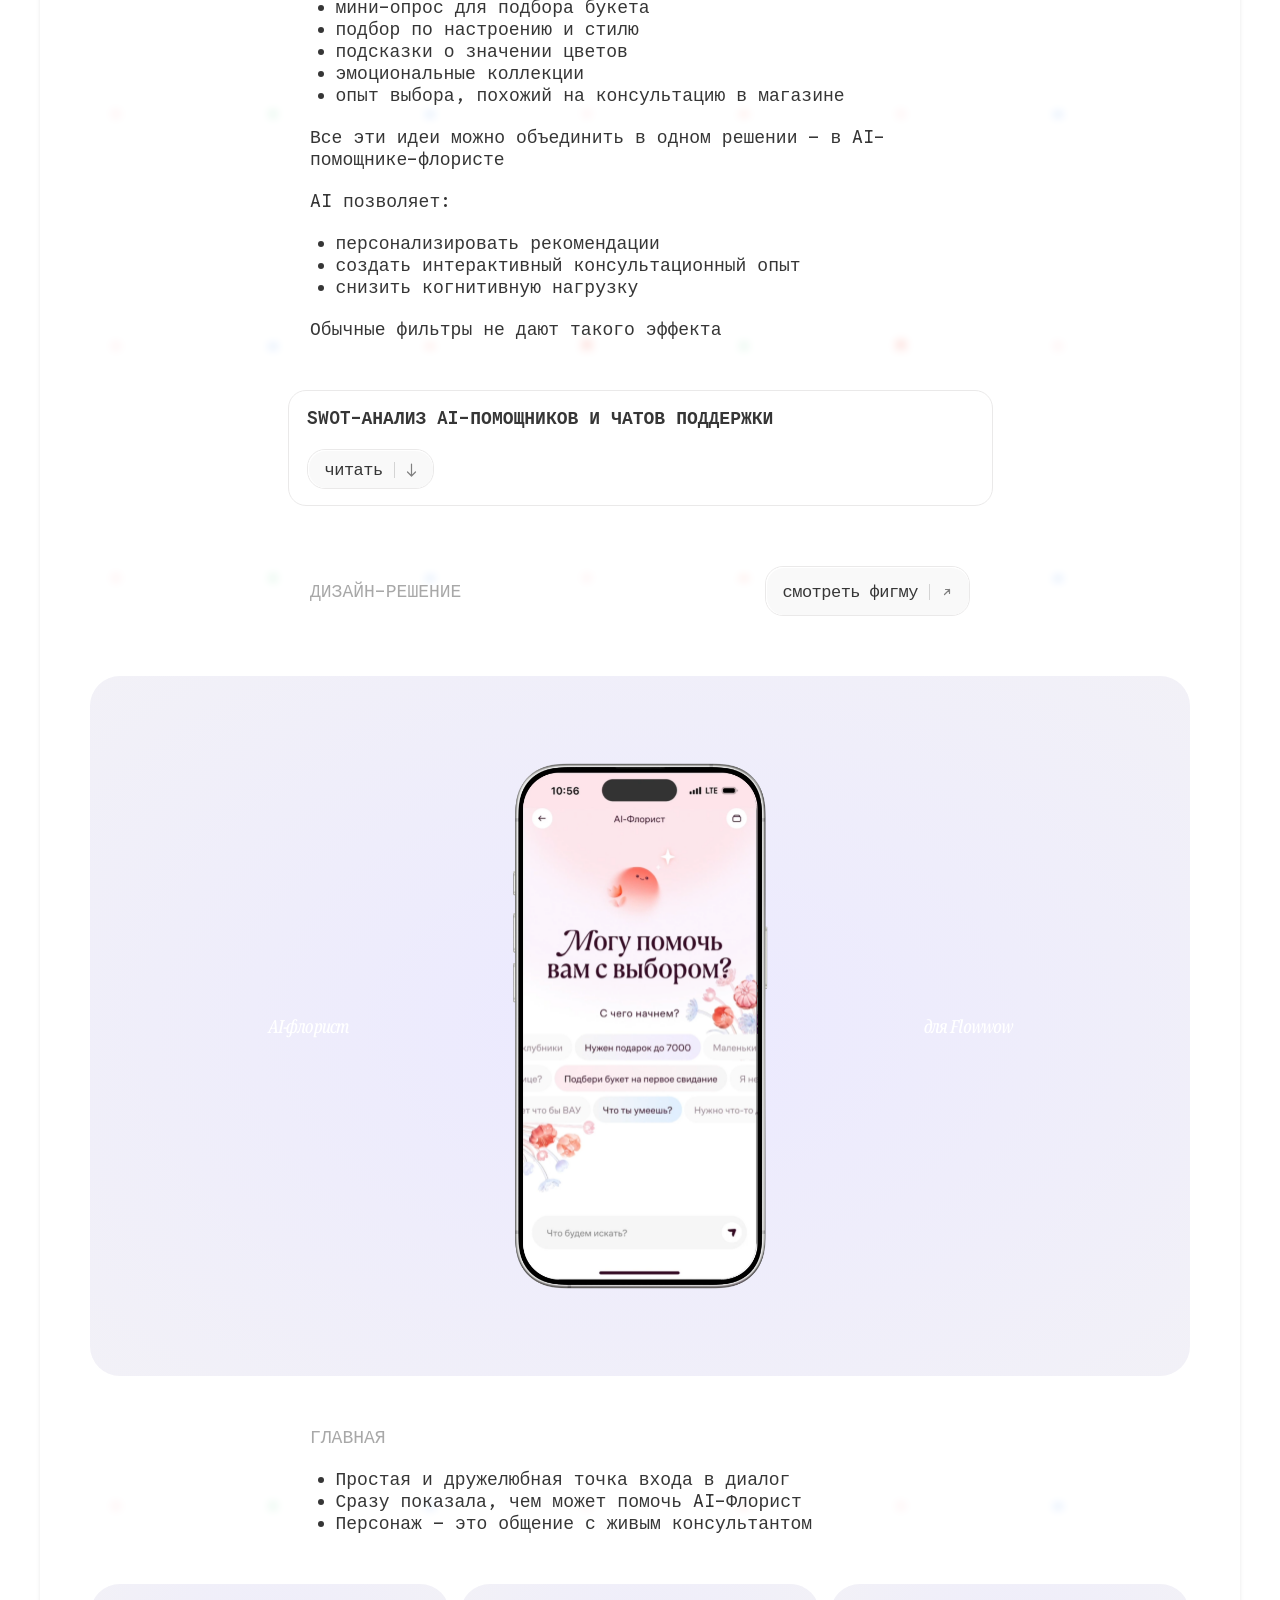
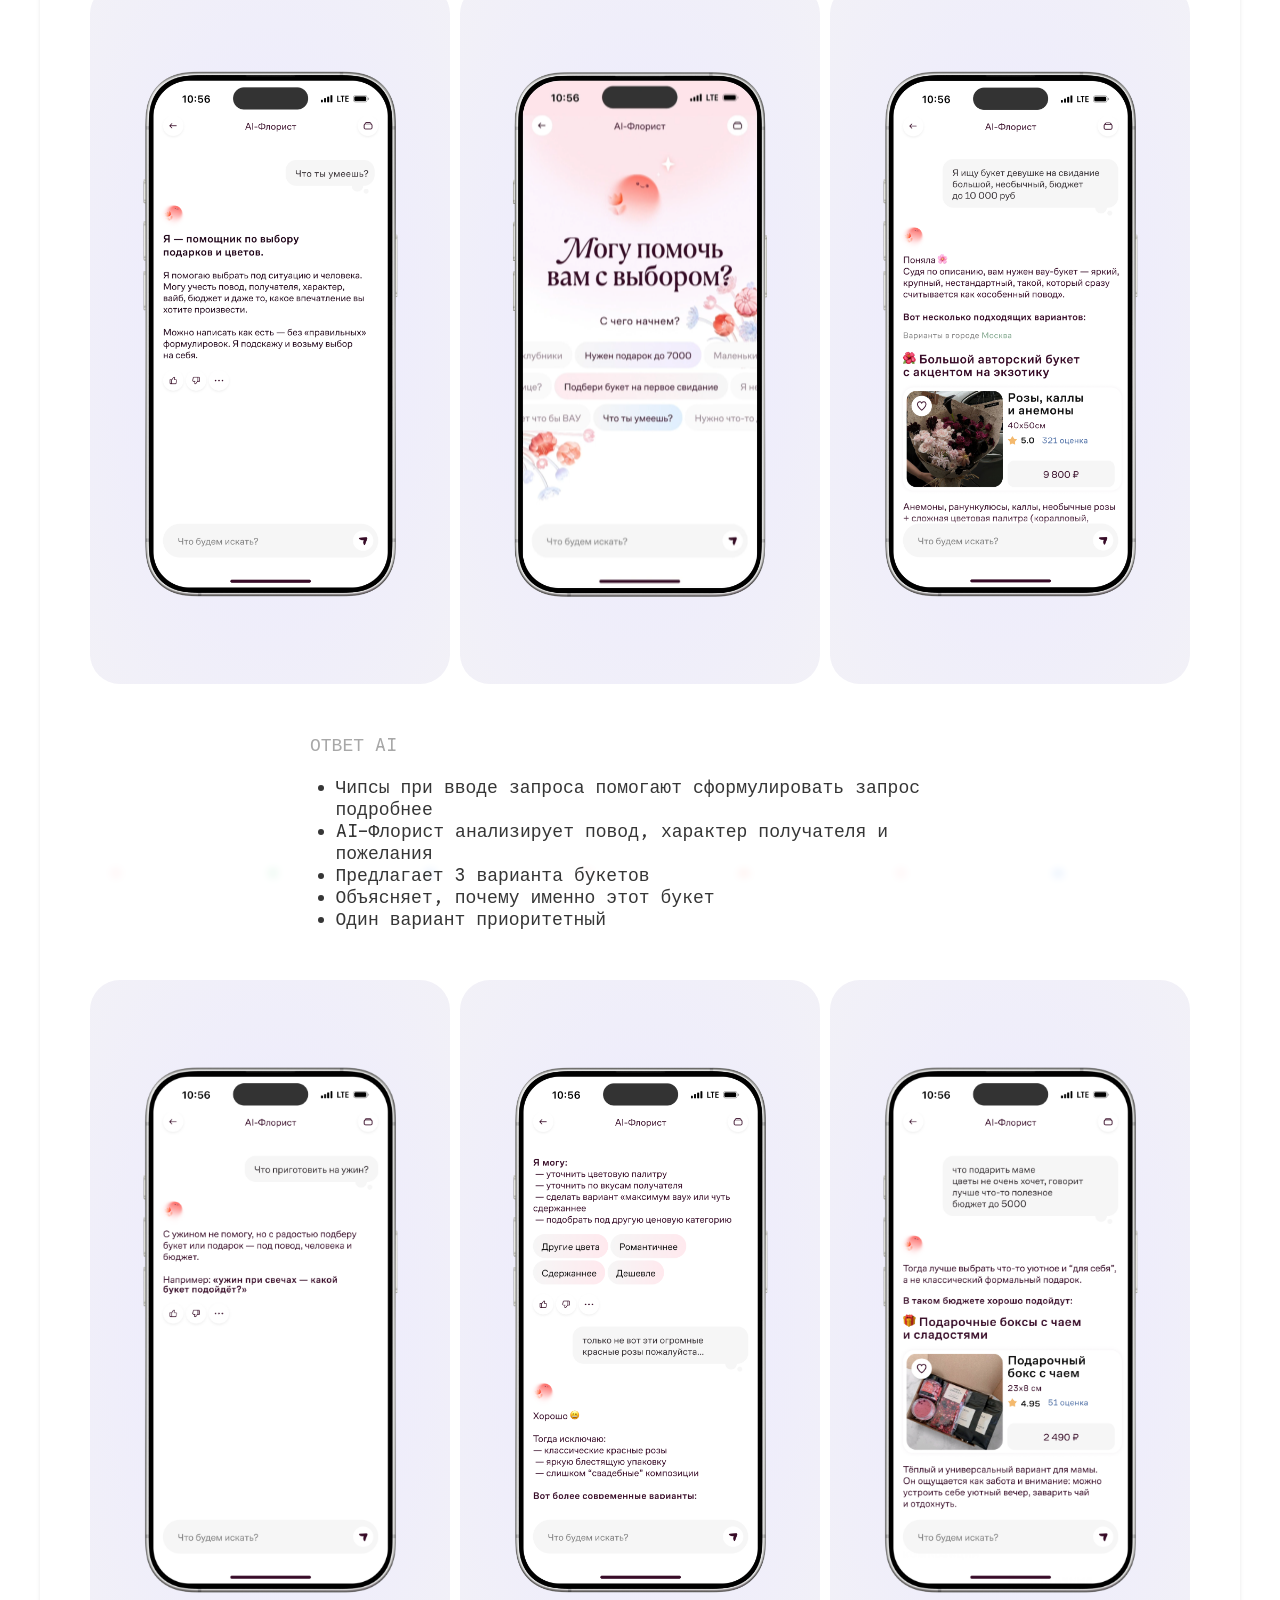
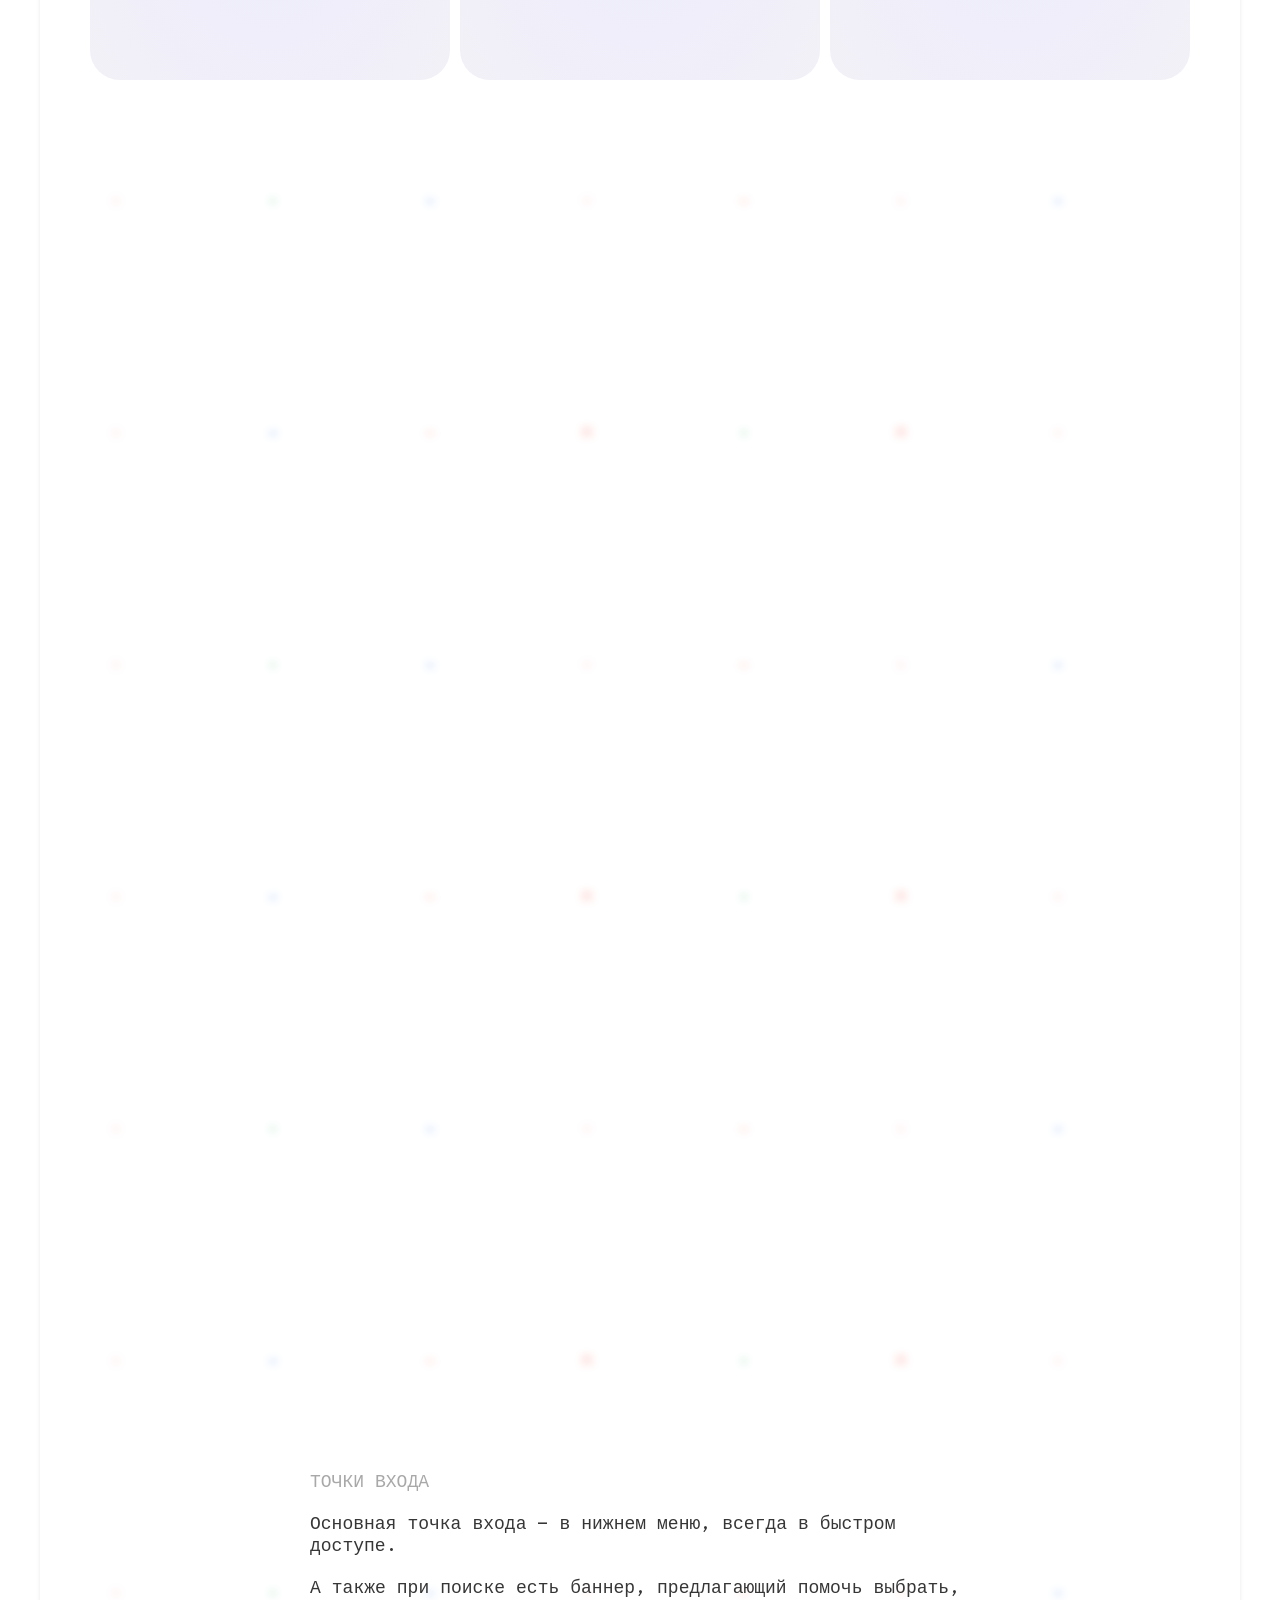
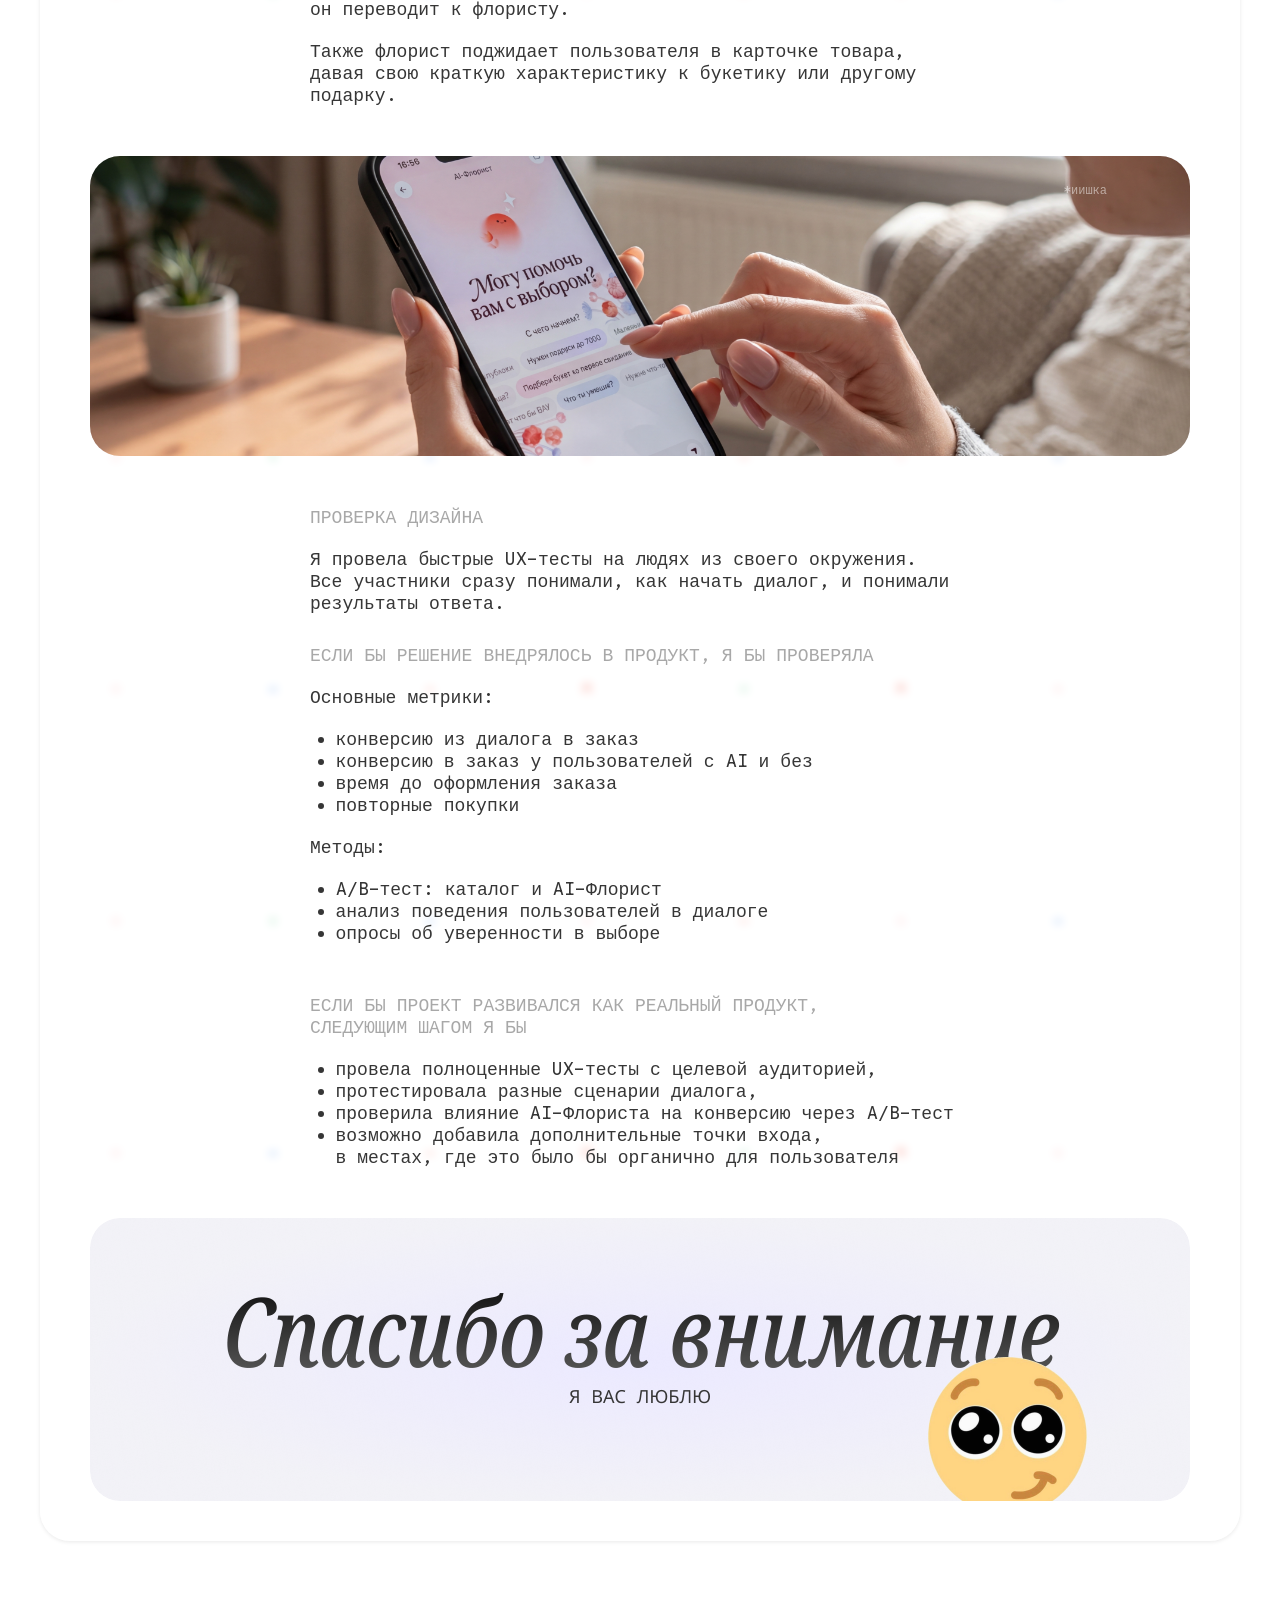
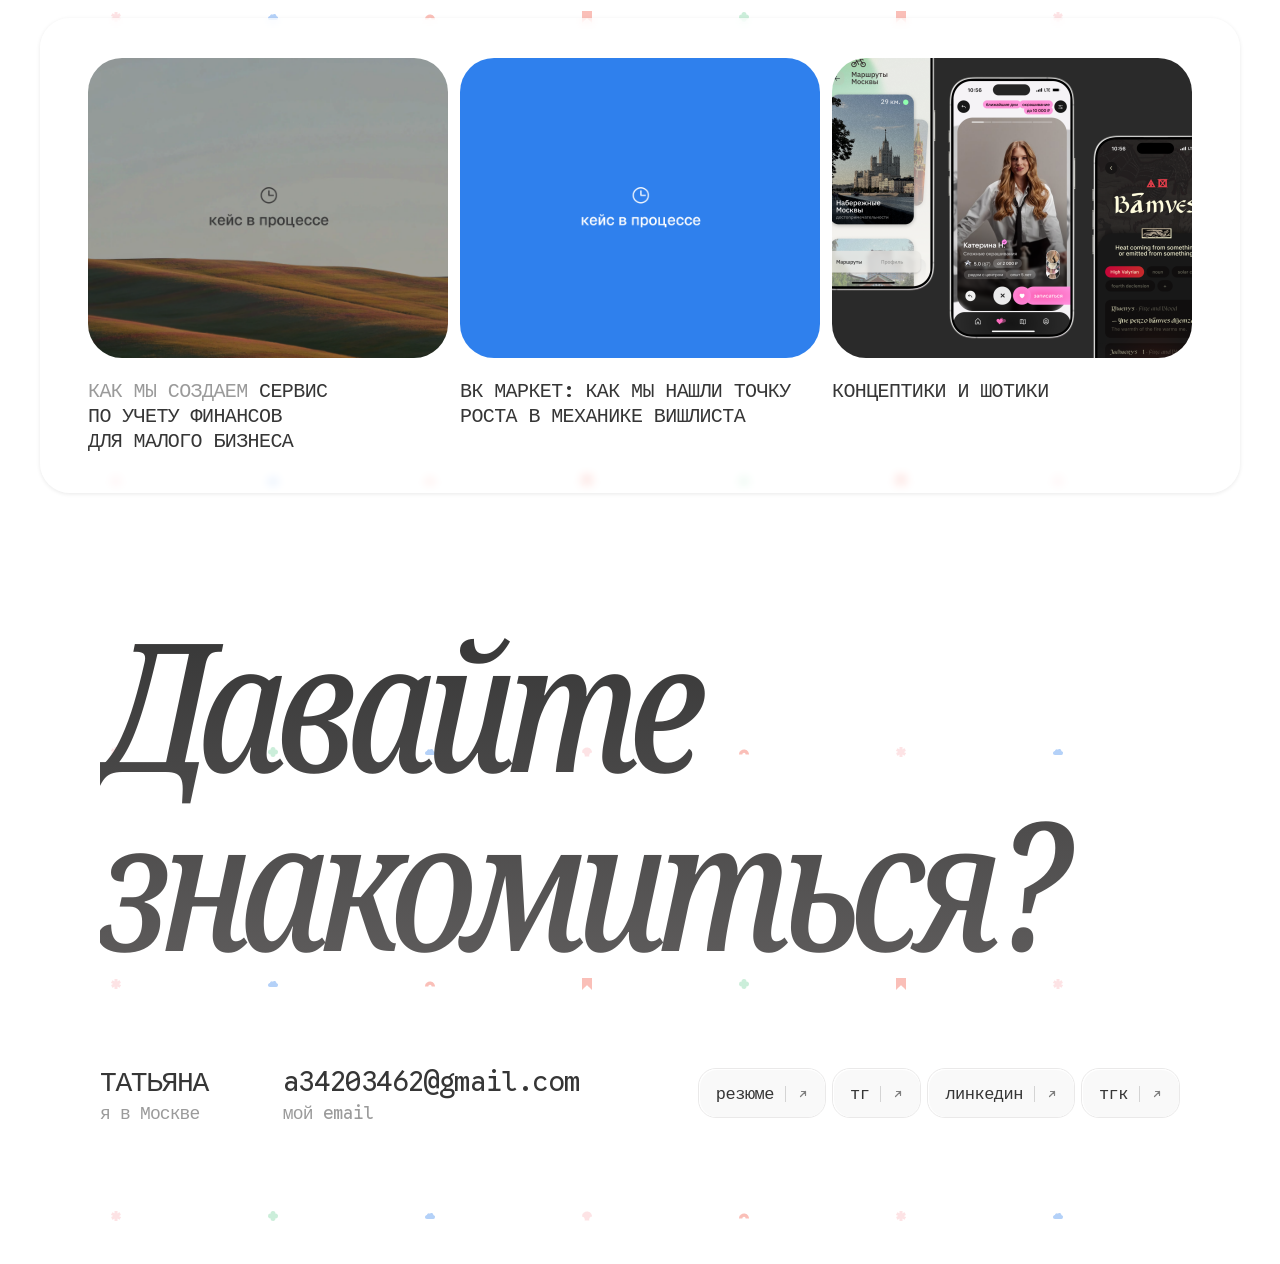
==== commit bf94a4b9: "Update resume link to latest Google Drive PDF. Co-authored-by: Cursor <cursoragent@cursor.com>" ====
--- a/case-ai-florist/index.html
+++ b/case-ai-florist/index.html
@@ -1286,7 +1286,7 @@
         <span class="btn__inner"><span class="btn__text">Татьяна Андриянова</span></span>
       </a>
       <div class="nav__links">
-        <a class="btn" href="https://drive.google.com/file/d/1iVItnnFCTWVe8dg9-jJUB8fxiBBpxONL/view?usp=sharing" target="_blank" rel="noopener noreferrer">
+        <a class="btn" href="https://drive.google.com/file/d/1Fuejk76Cb6DFa8oRoM9vkfiwIT39XCVa/view?usp=sharing" target="_blank" rel="noopener noreferrer">
           <span class="btn__inner">
             <span class="btn__text">резюме</span>
             <span class="btn__sep" aria-hidden="true"></span>
@@ -1880,7 +1880,7 @@
               </div>
             </div>
             <div class="footer__links nav__links">
-              <a class="btn" href="https://drive.google.com/file/d/1iVItnnFCTWVe8dg9-jJUB8fxiBBpxONL/view?usp=sharing" target="_blank" rel="noopener noreferrer">
+              <a class="btn" href="https://drive.google.com/file/d/1Fuejk76Cb6DFa8oRoM9vkfiwIT39XCVa/view?usp=sharing" target="_blank" rel="noopener noreferrer">
                 <span class="btn__inner">
                   <span class="btn__text">резюме</span>
                   <span class="btn__sep" aria-hidden="true"></span>
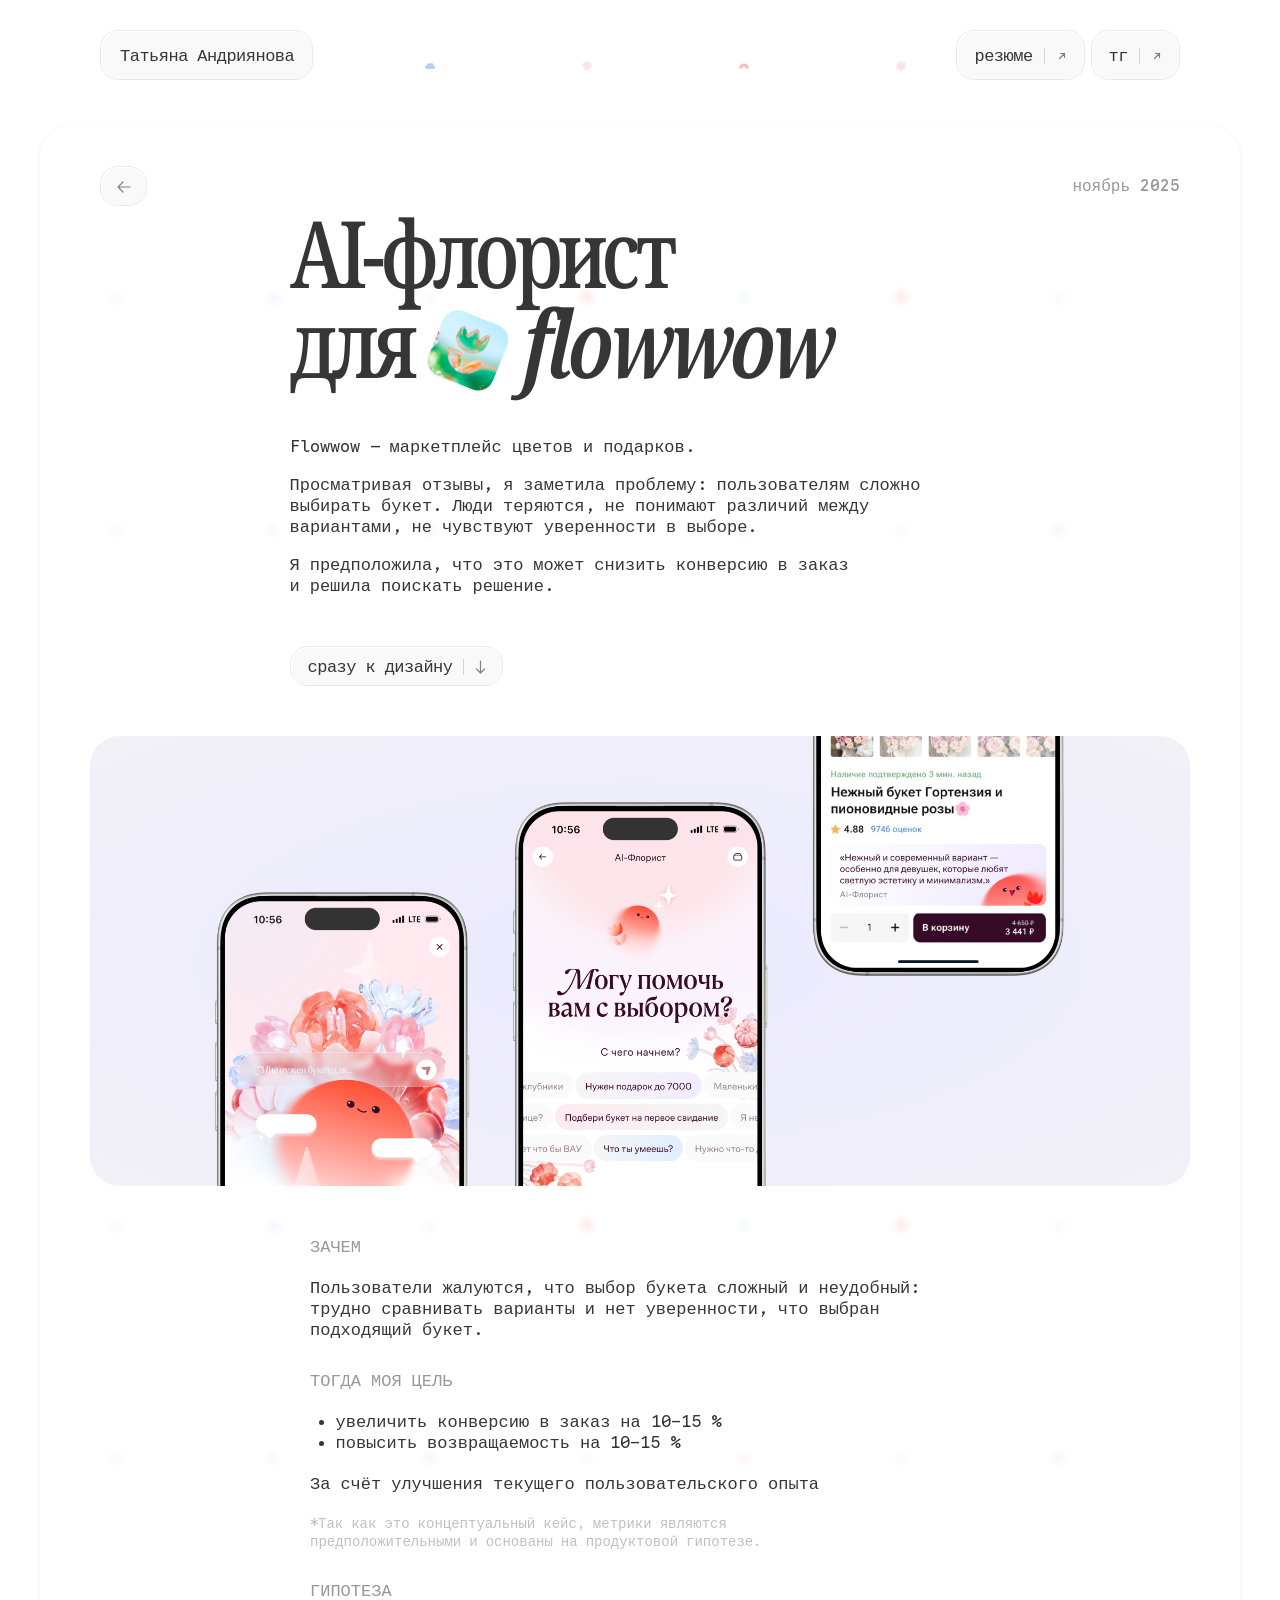
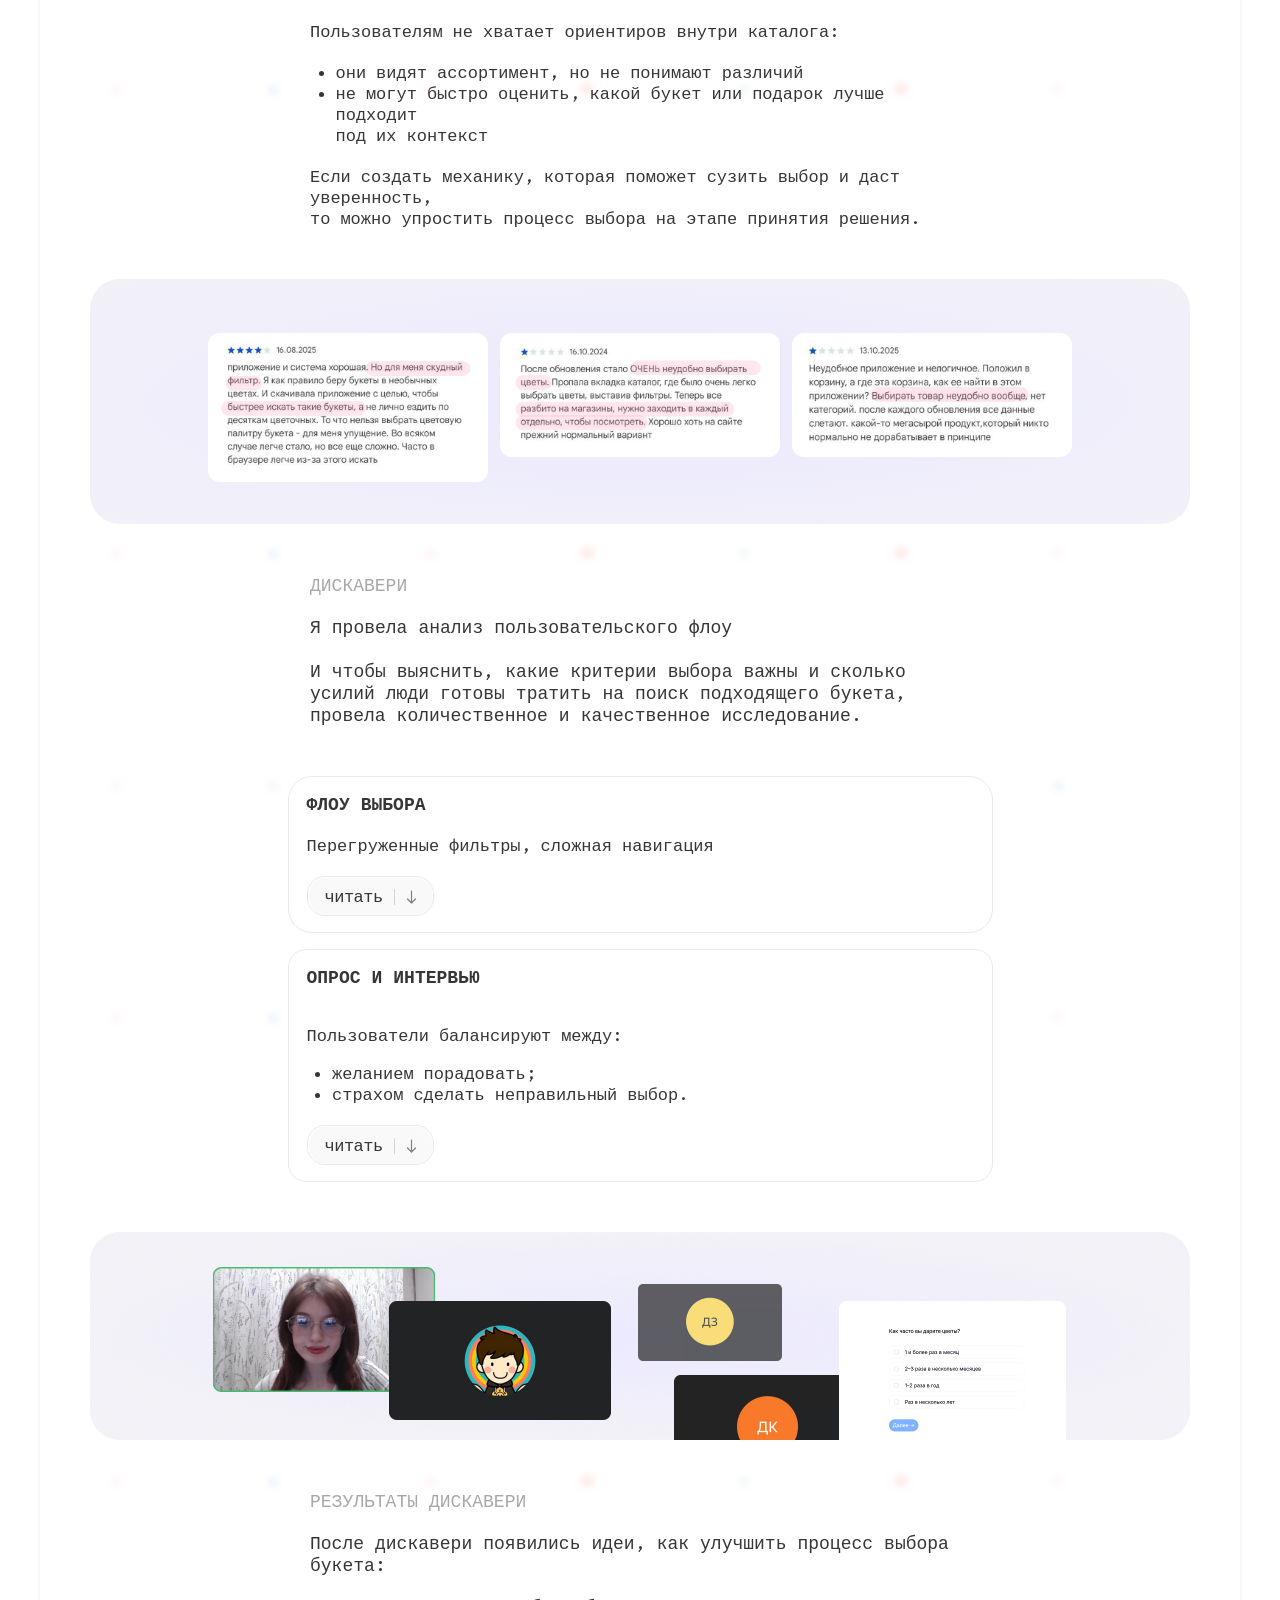
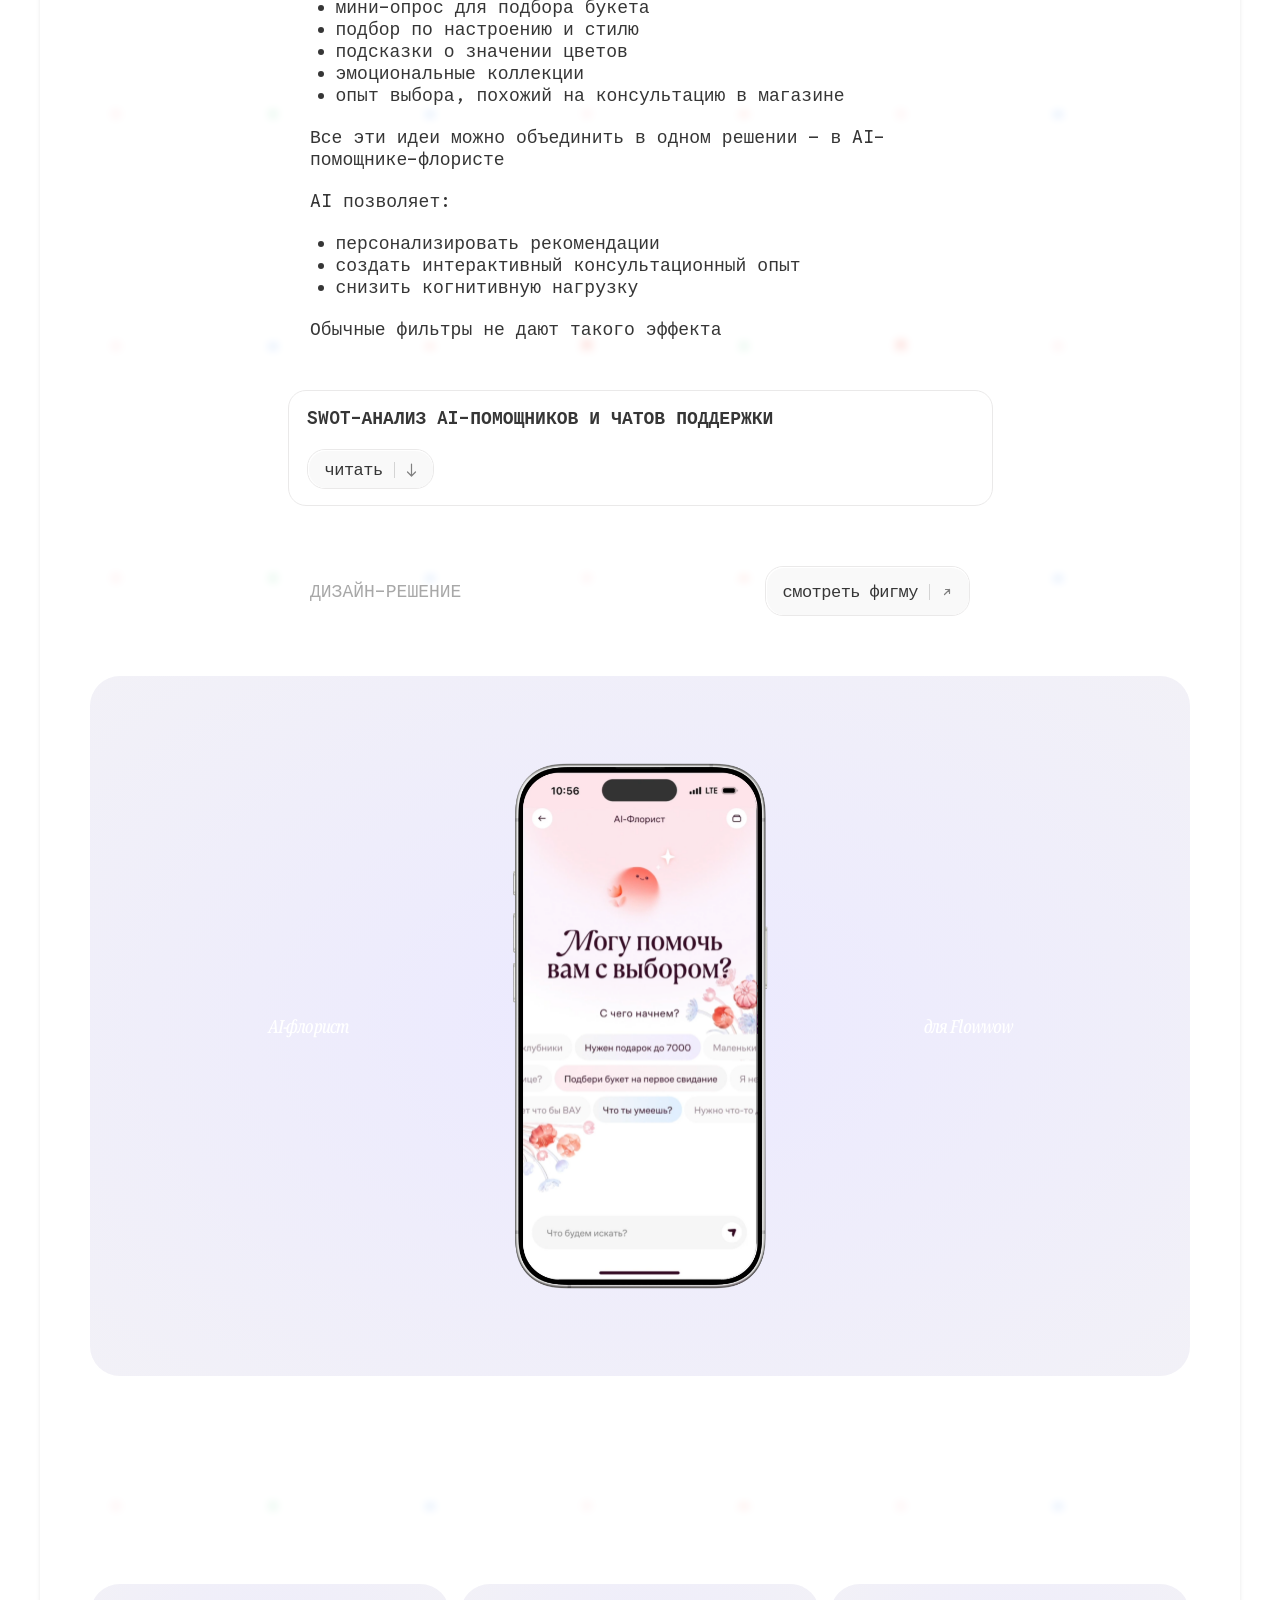
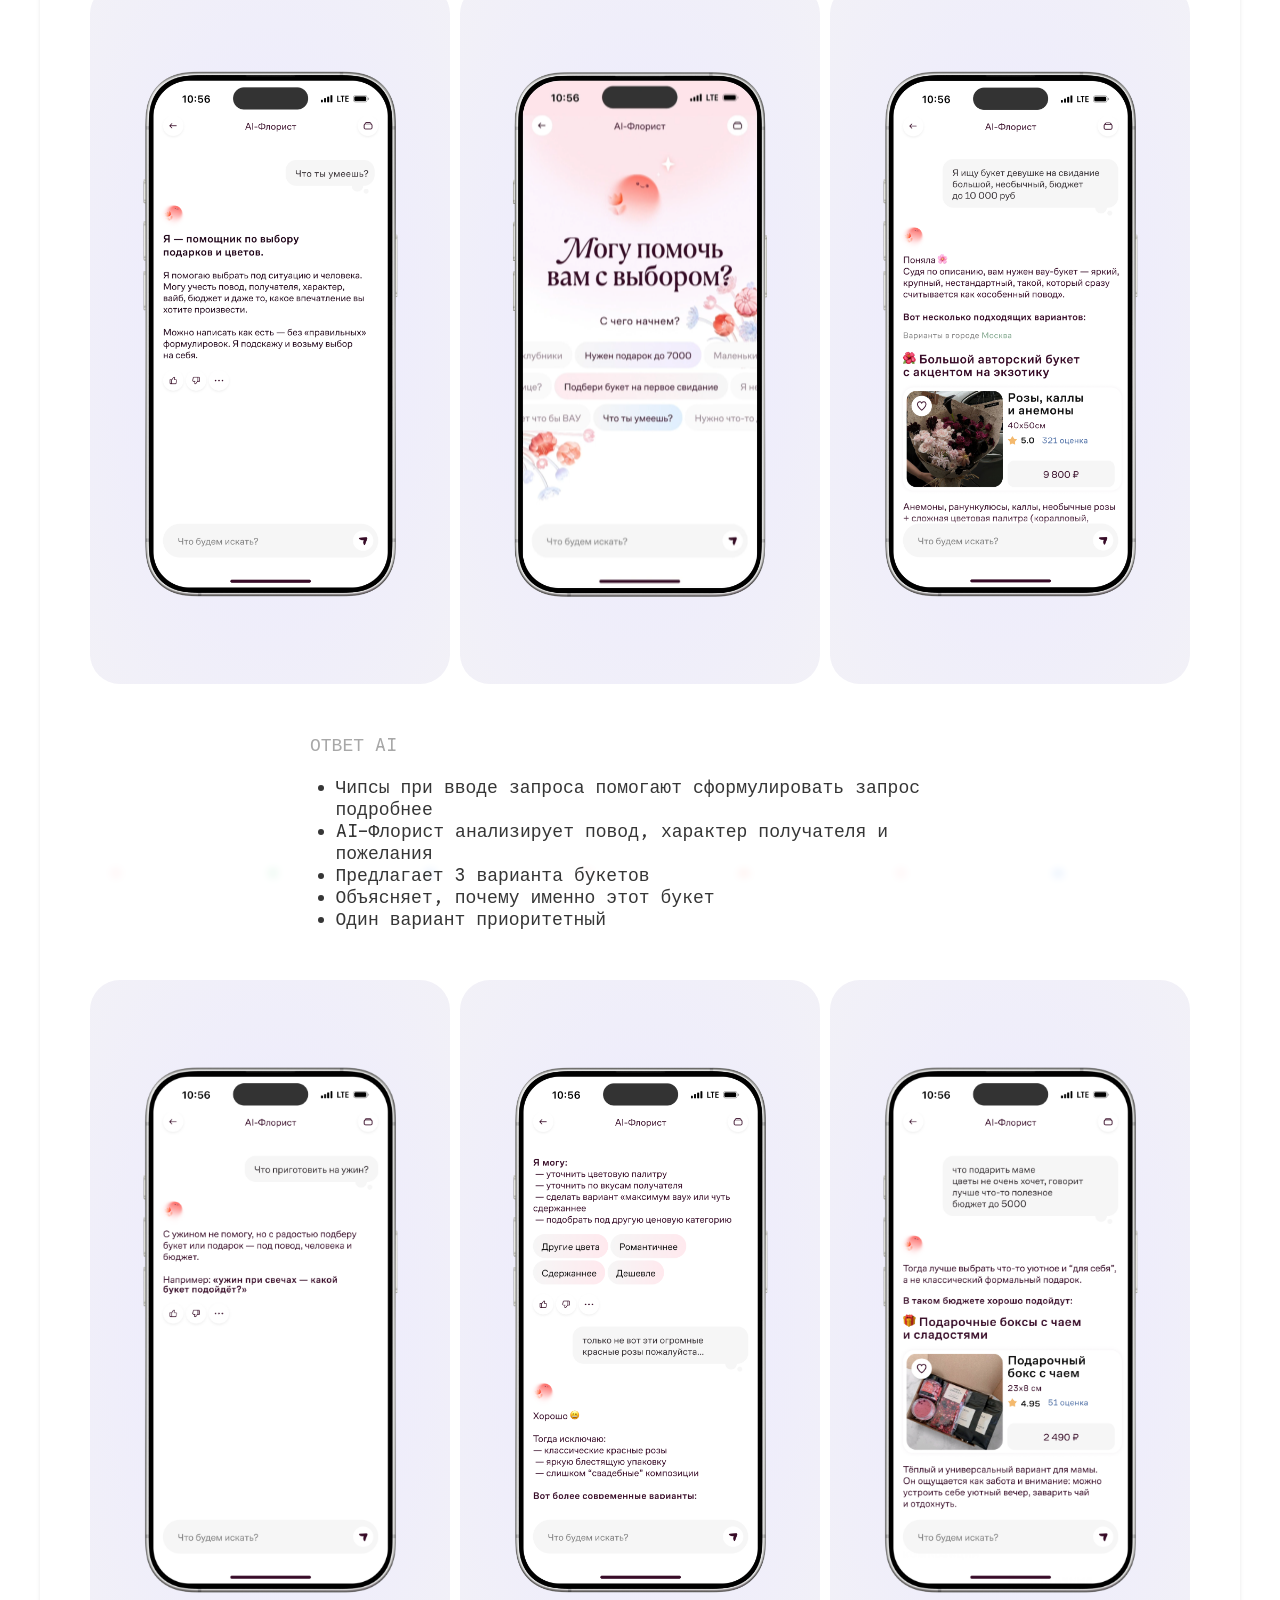
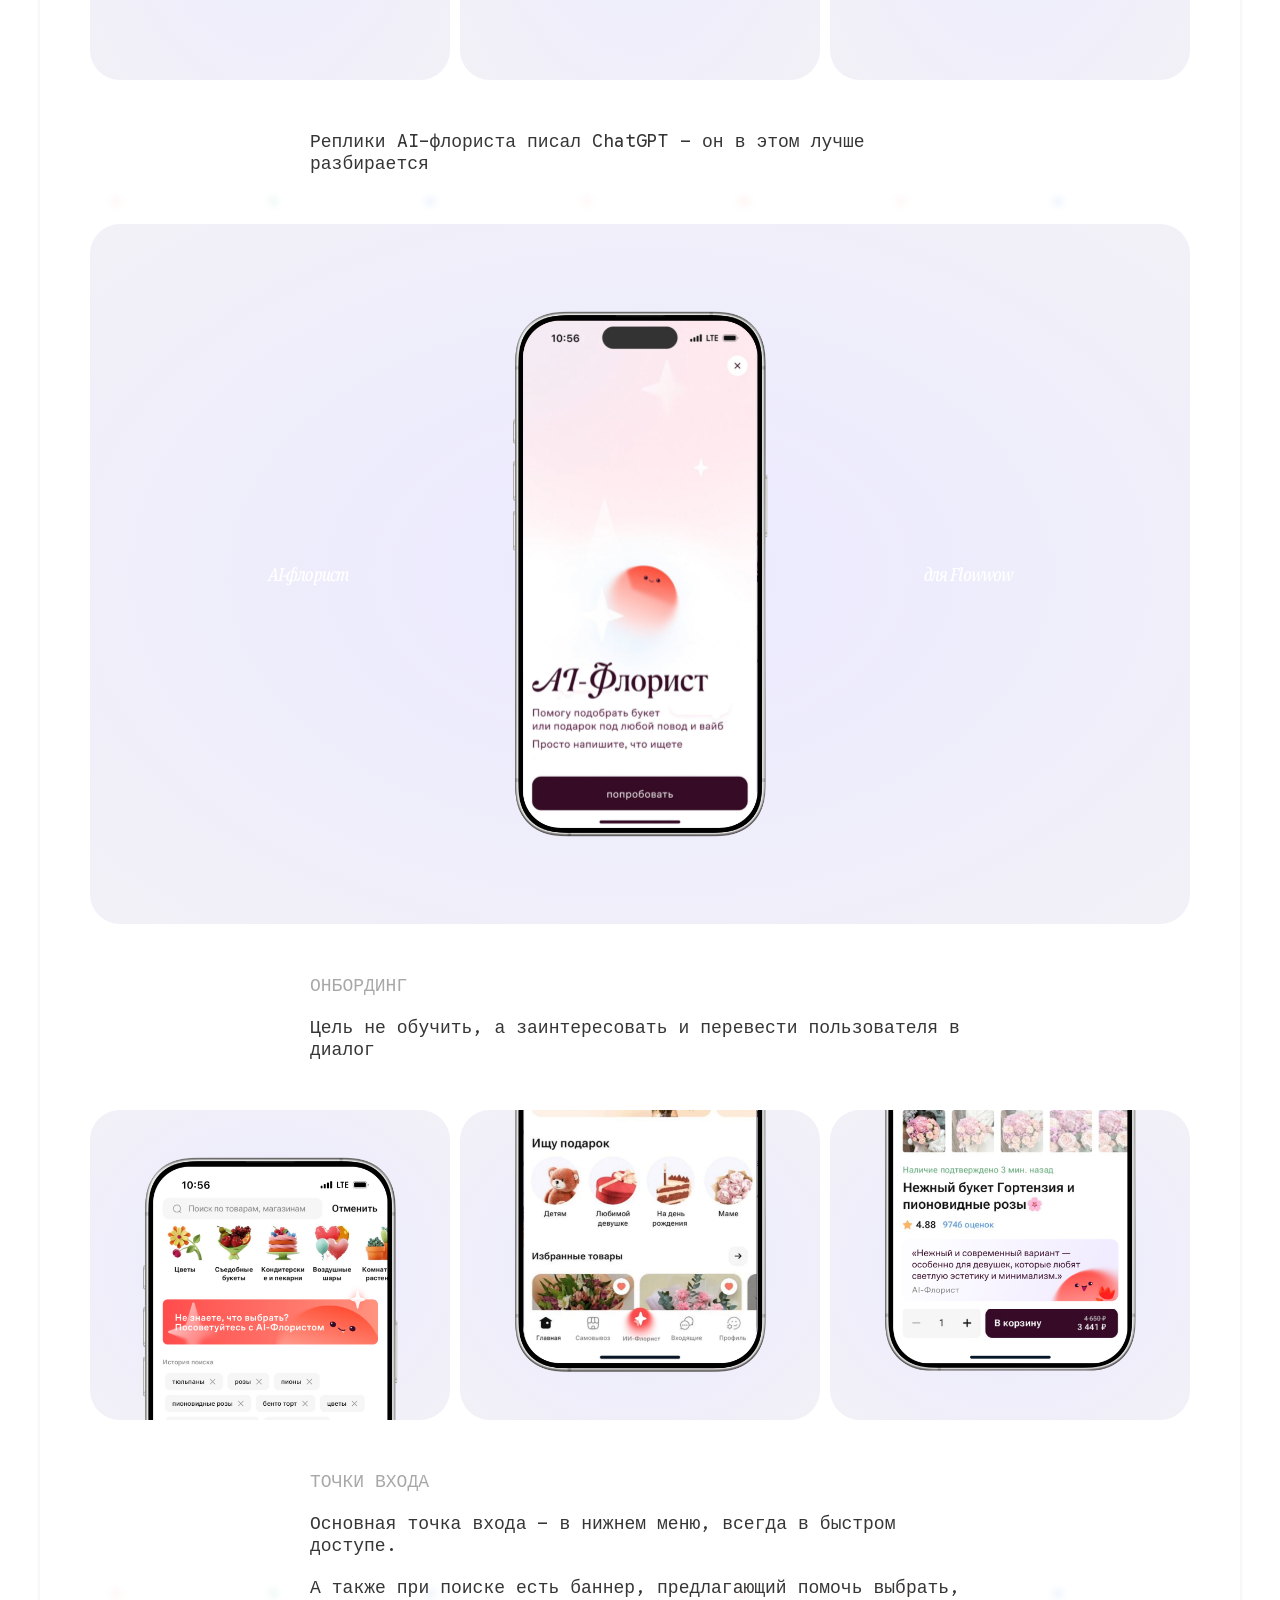
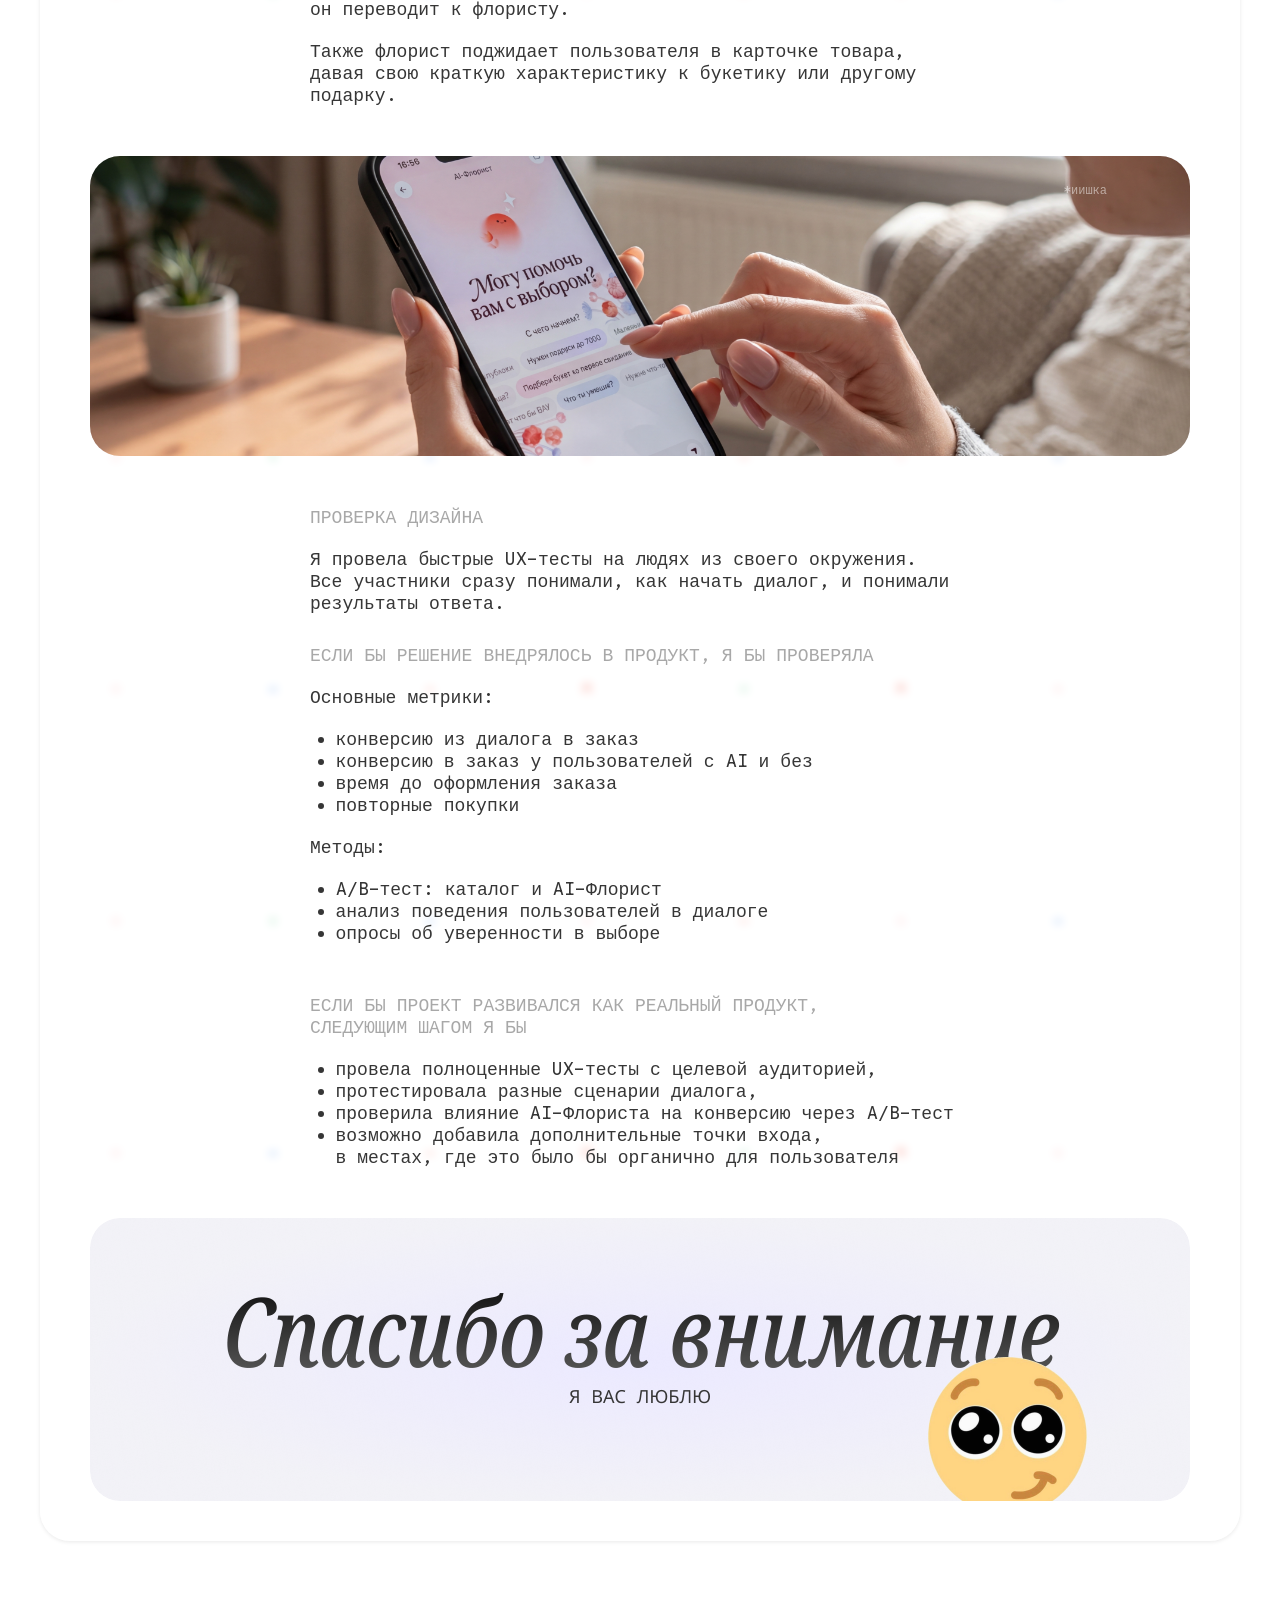
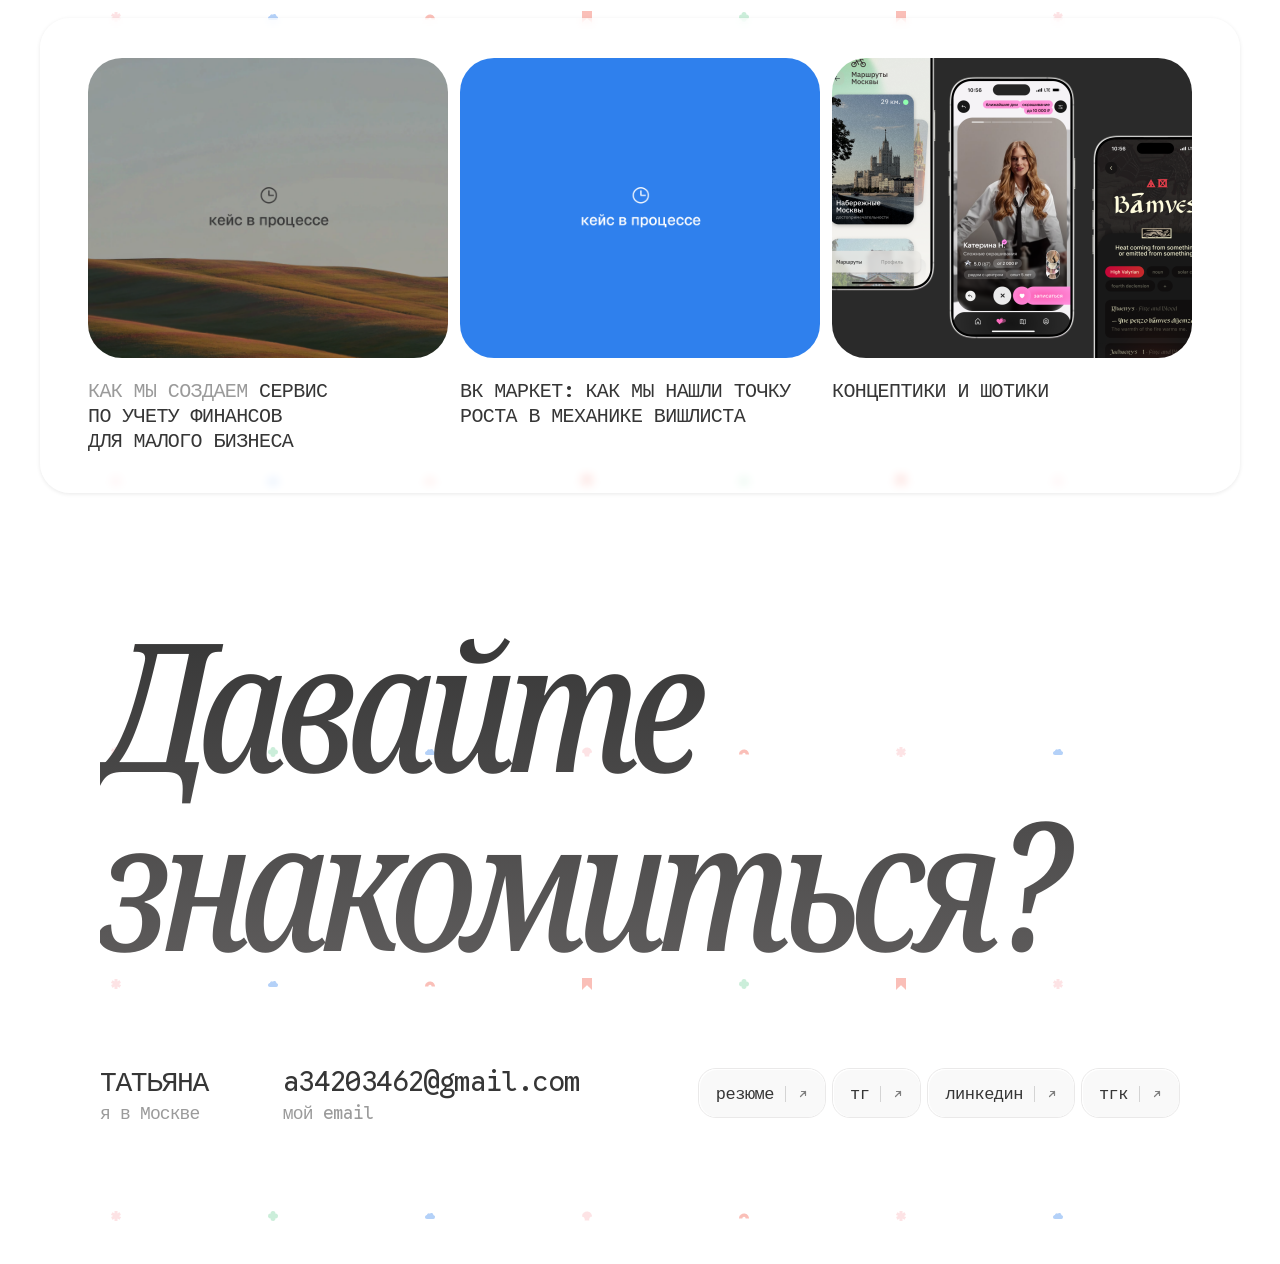
==== commit 49b07729: "Update resume link across all portfolio pages" ====
--- a/case-ai-florist/index.html
+++ b/case-ai-florist/index.html
@@ -1286,7 +1286,7 @@
         <span class="btn__inner"><span class="btn__text">Татьяна Андриянова</span></span>
       </a>
       <div class="nav__links">
-        <a class="btn" href="https://drive.google.com/file/d/1Fuejk76Cb6DFa8oRoM9vkfiwIT39XCVa/view?usp=sharing" target="_blank" rel="noopener noreferrer">
+        <a class="btn" href="https://drive.google.com/file/d/1uCddd1VM7waWNBSUMLOdFpmNvgoKjj5G/view?usp=sharing" target="_blank" rel="noopener noreferrer">
           <span class="btn__inner">
             <span class="btn__text">резюме</span>
             <span class="btn__sep" aria-hidden="true"></span>
@@ -1880,7 +1880,7 @@
               </div>
             </div>
             <div class="footer__links nav__links">
-              <a class="btn" href="https://drive.google.com/file/d/1Fuejk76Cb6DFa8oRoM9vkfiwIT39XCVa/view?usp=sharing" target="_blank" rel="noopener noreferrer">
+              <a class="btn" href="https://drive.google.com/file/d/1uCddd1VM7waWNBSUMLOdFpmNvgoKjj5G/view?usp=sharing" target="_blank" rel="noopener noreferrer">
                 <span class="btn__inner">
                   <span class="btn__text">резюме</span>
                   <span class="btn__sep" aria-hidden="true"></span>
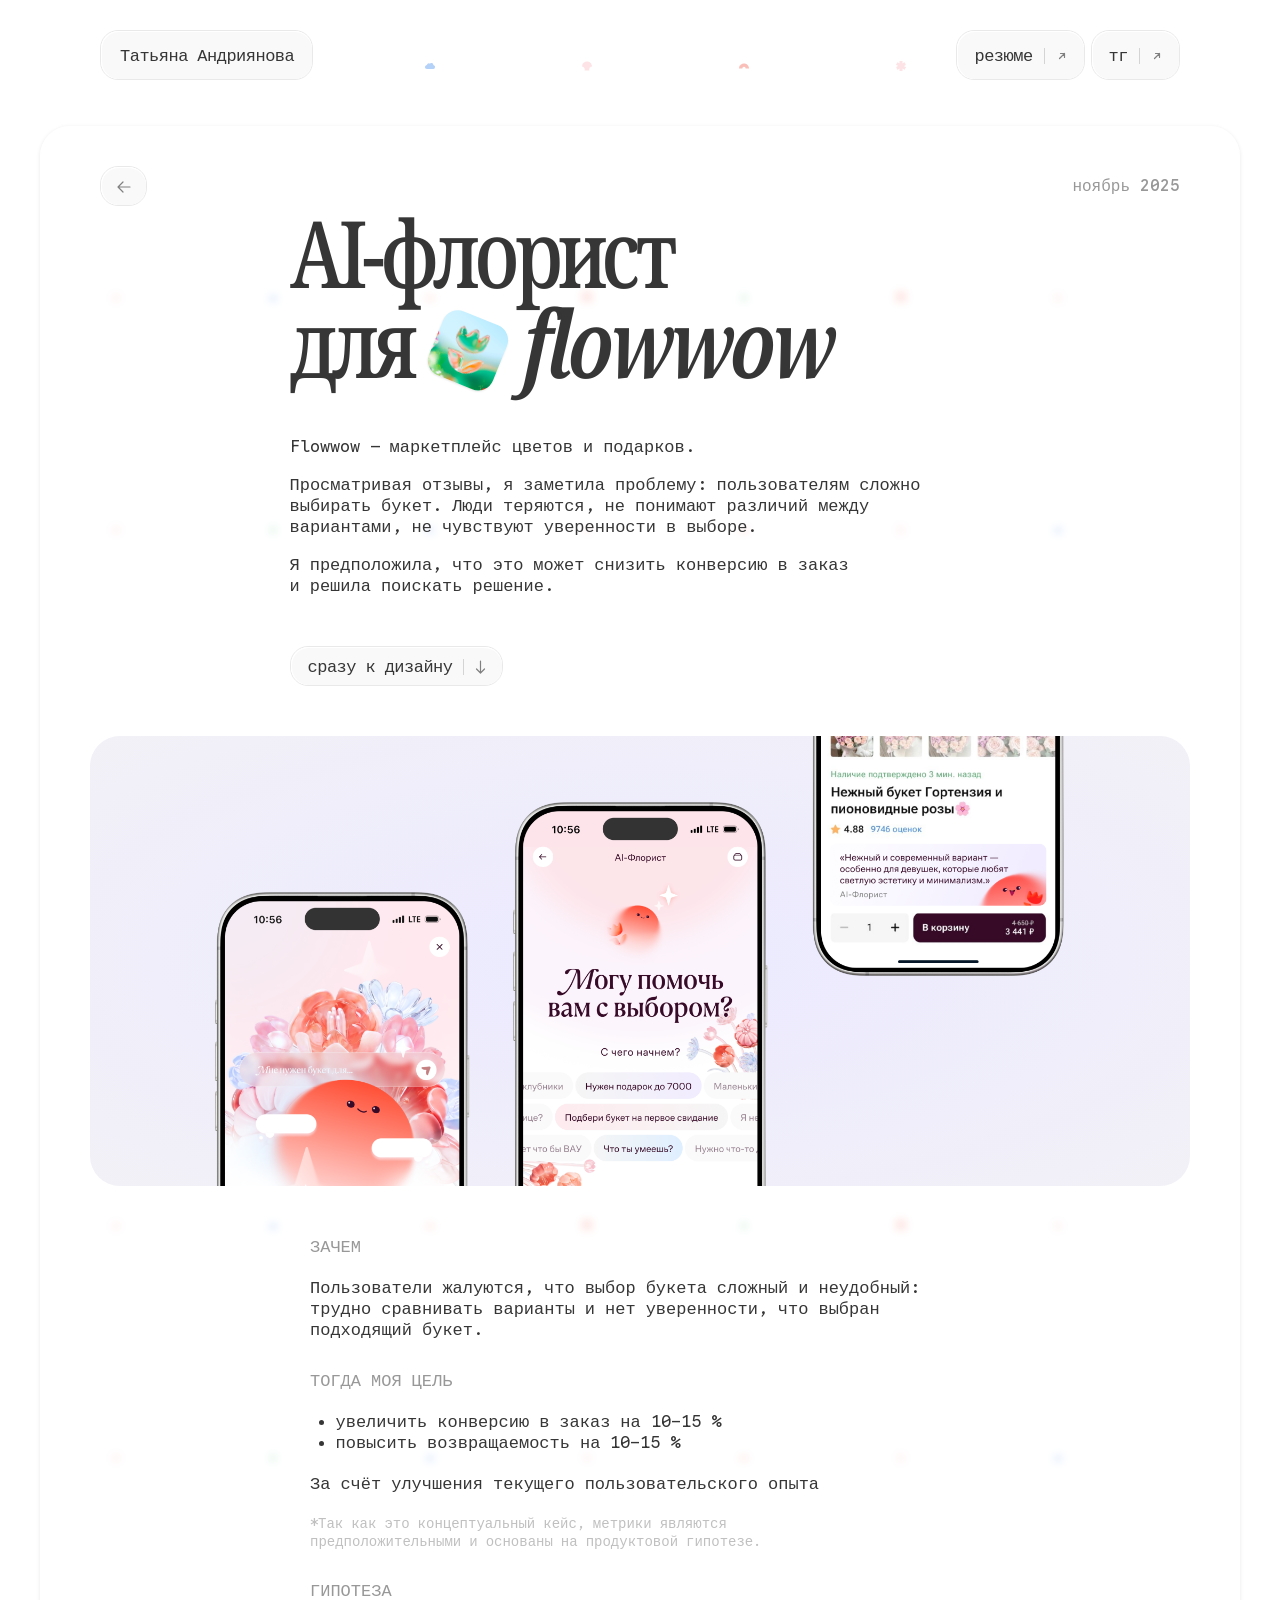
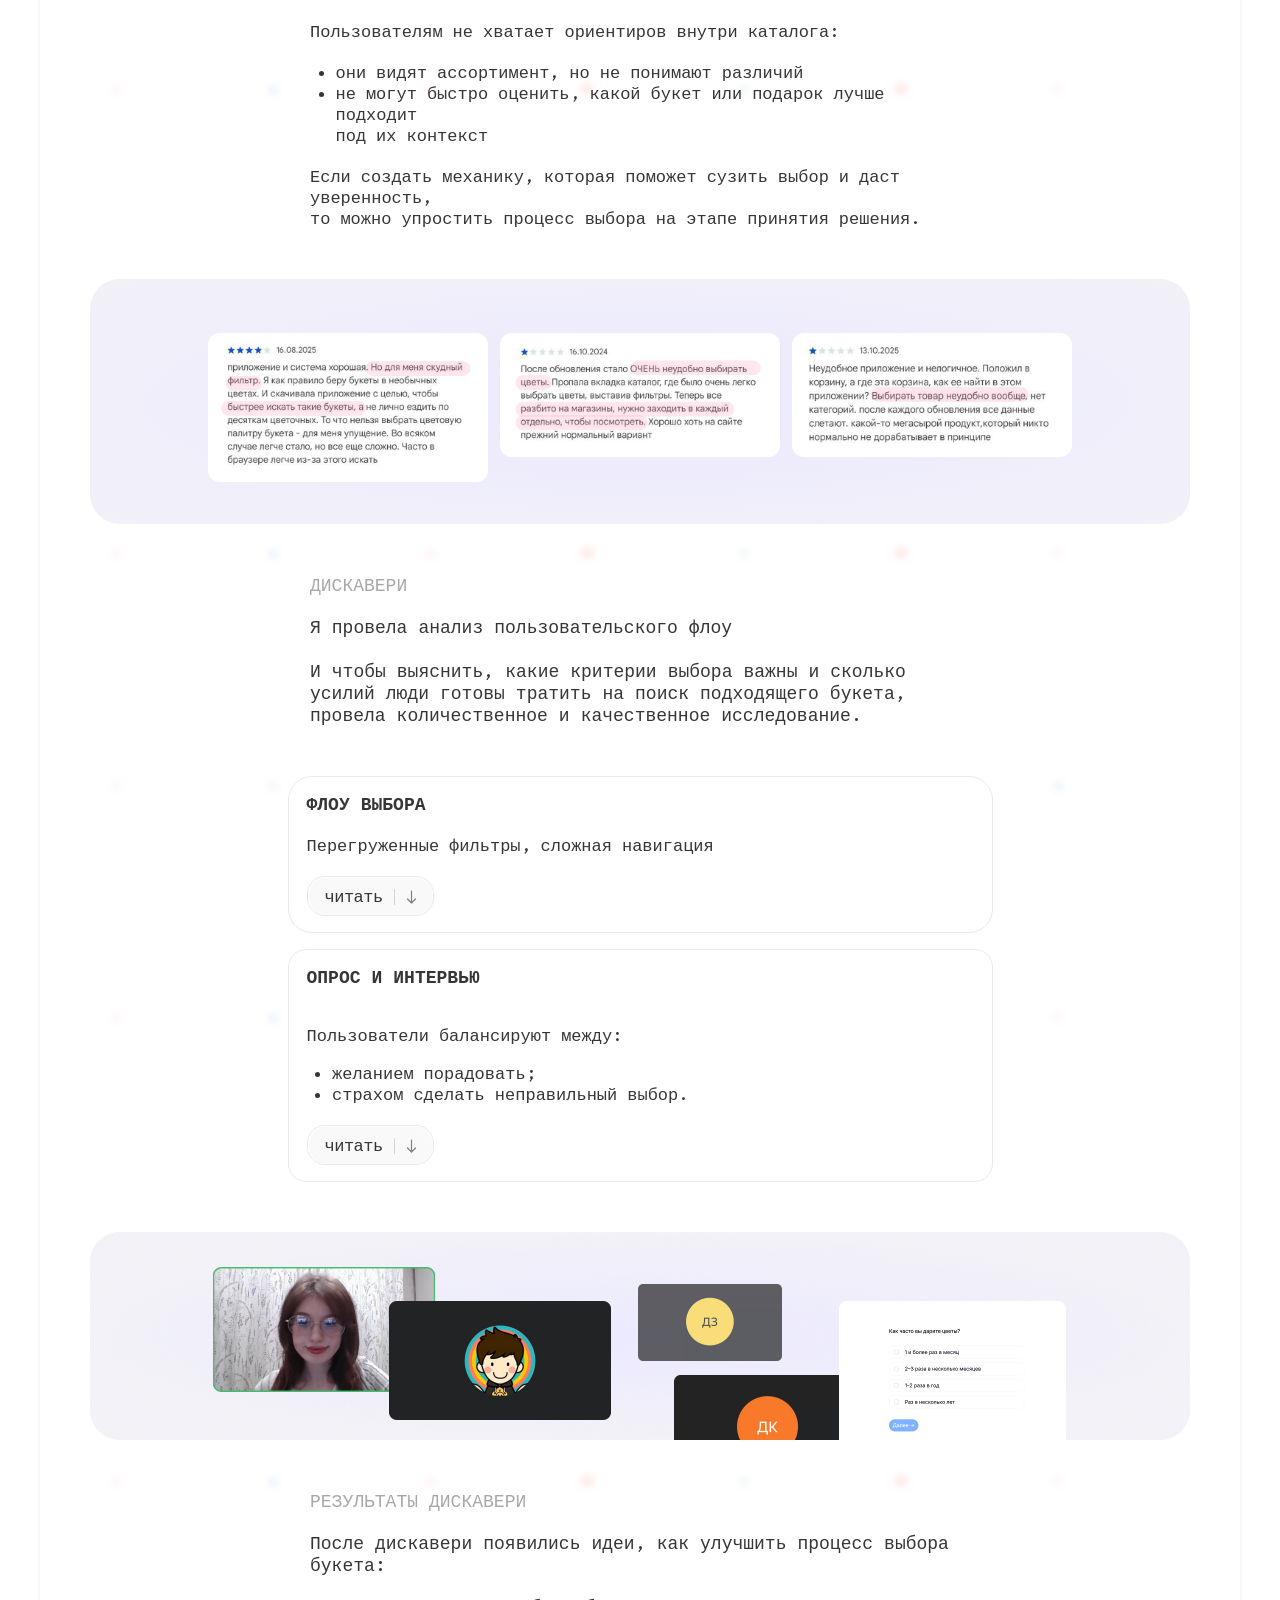
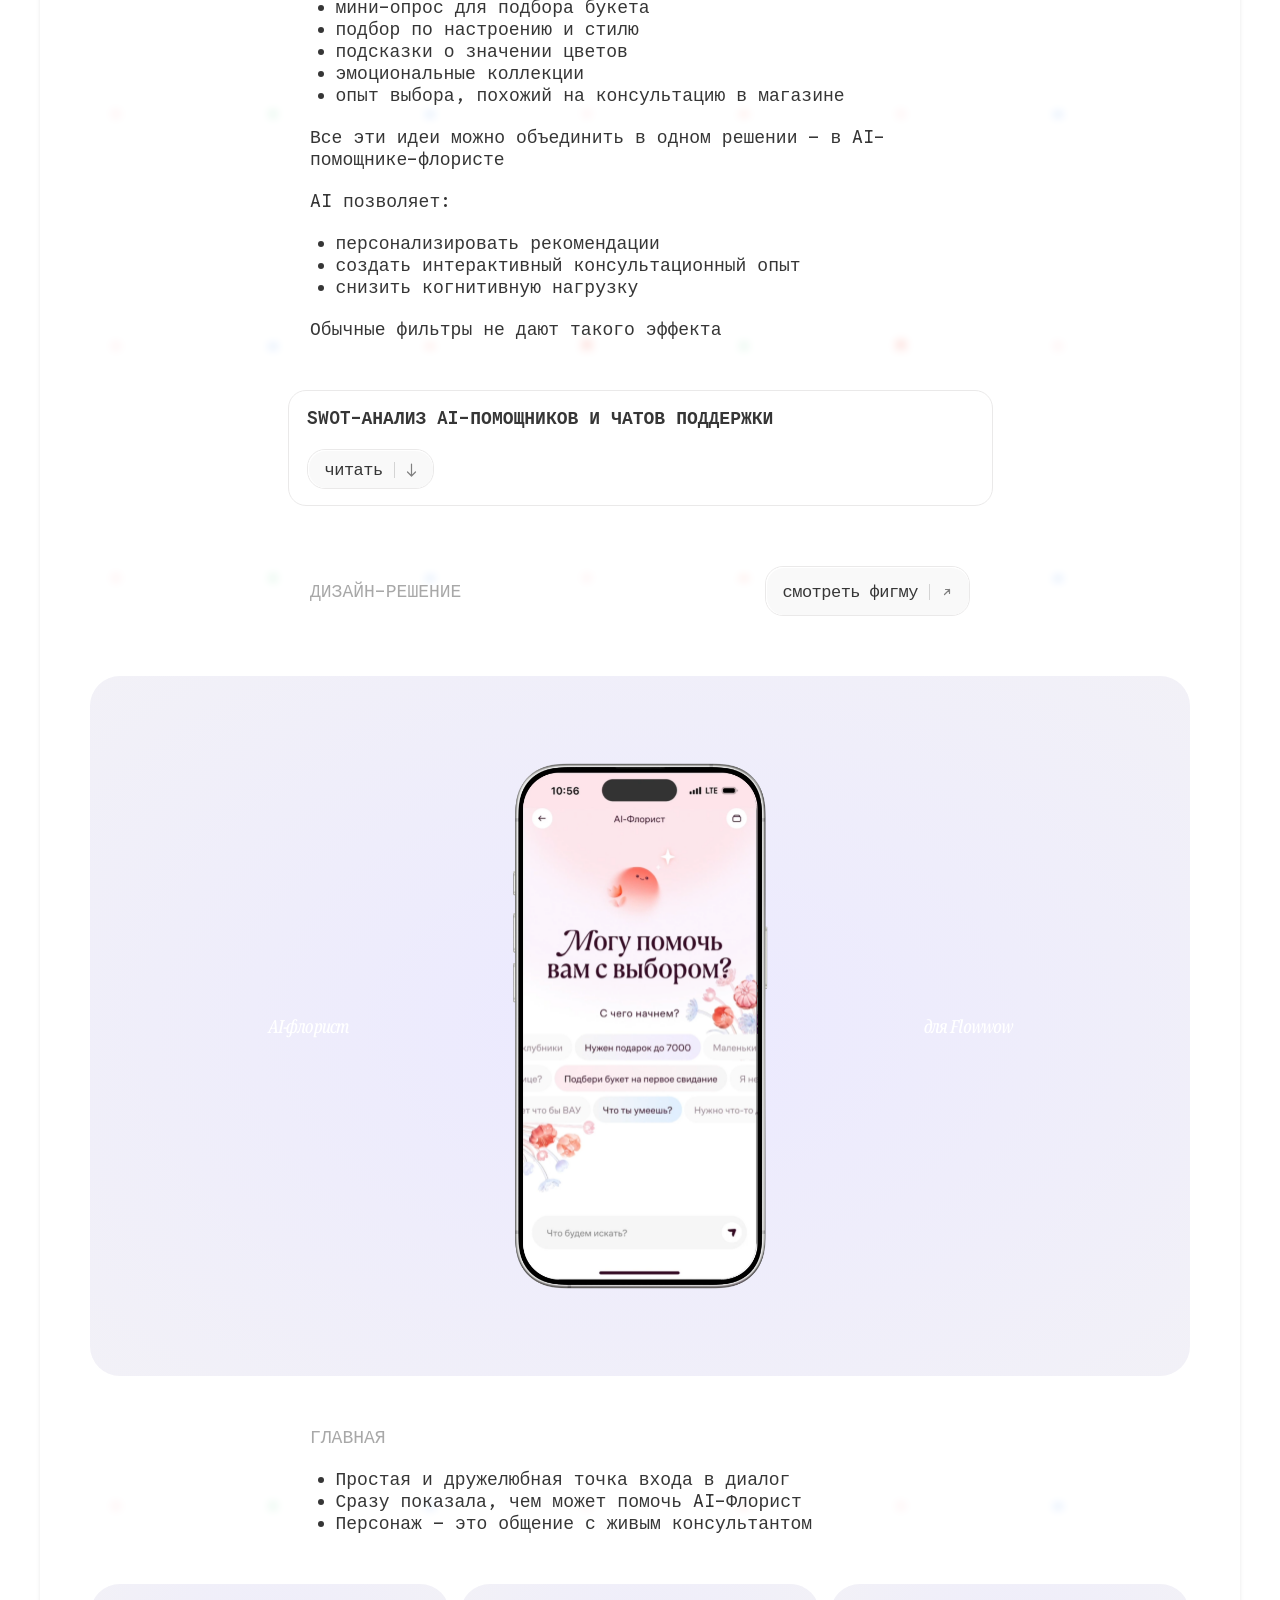
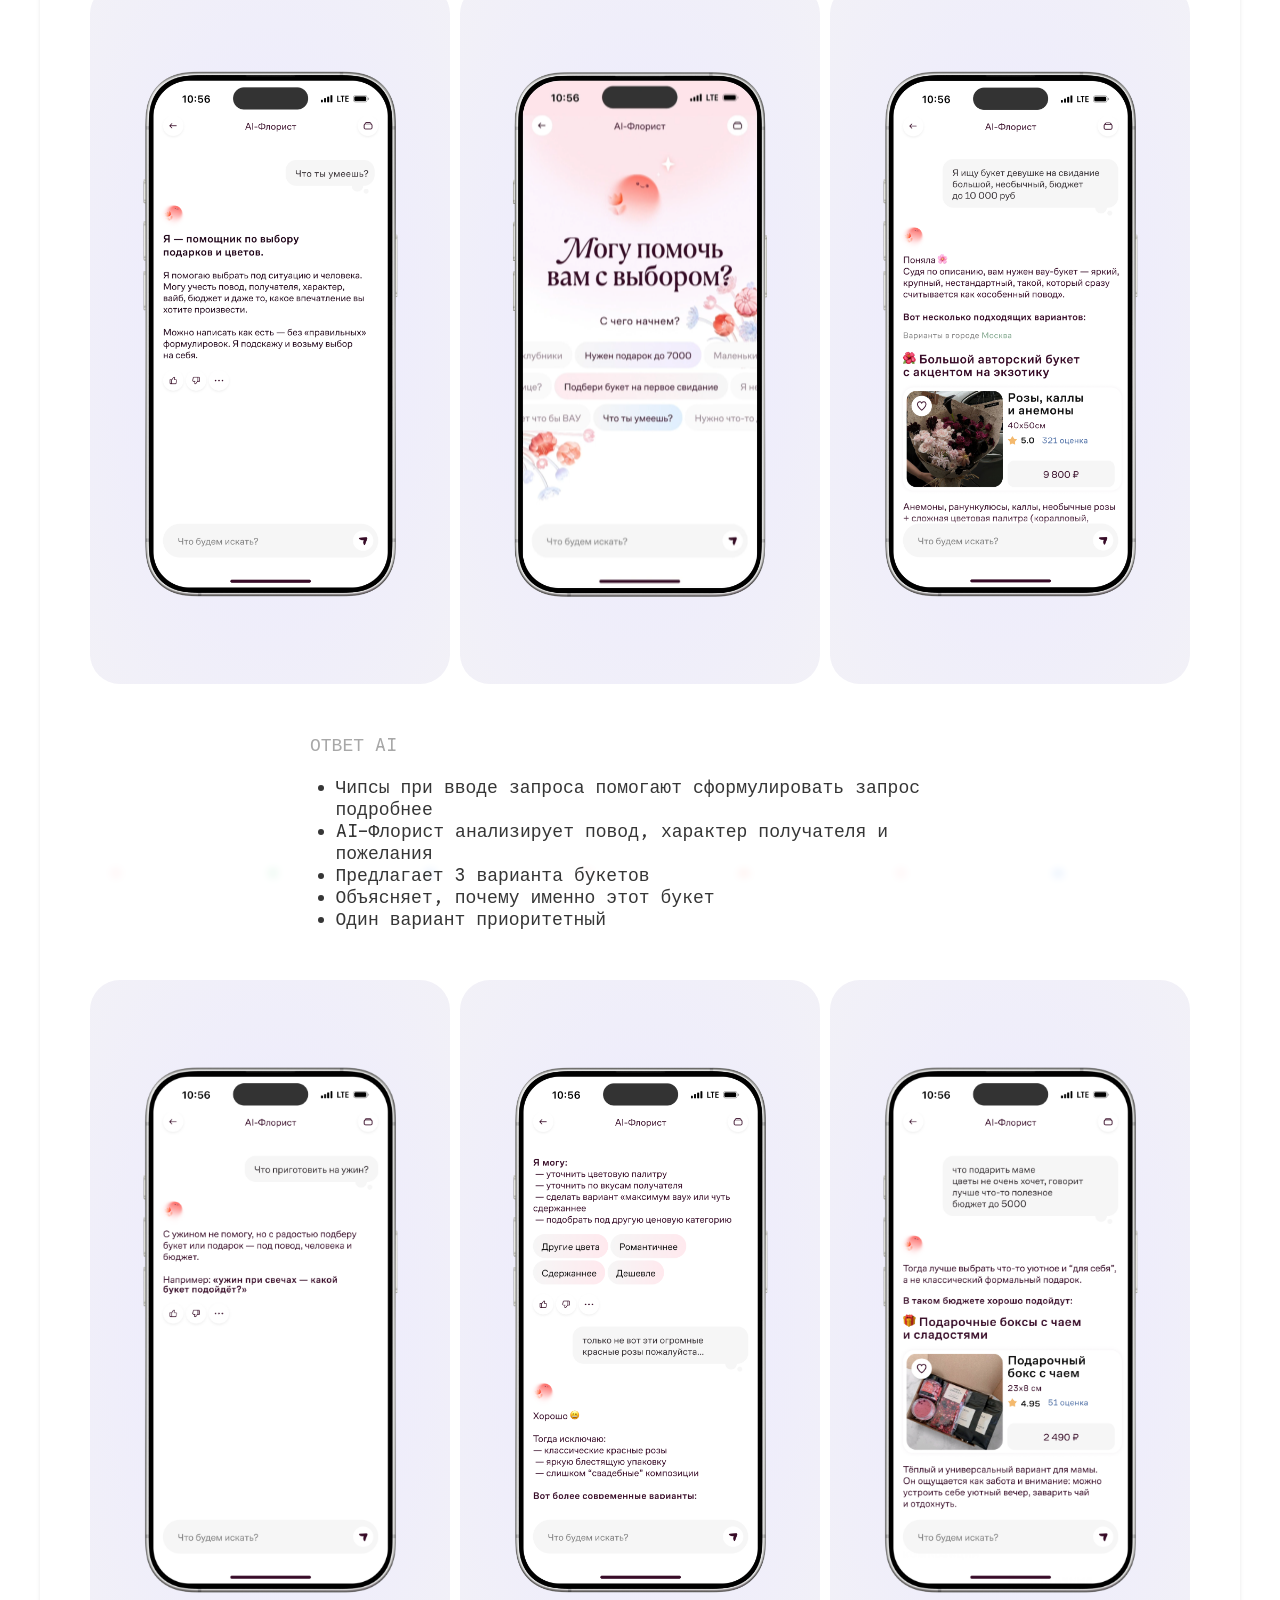
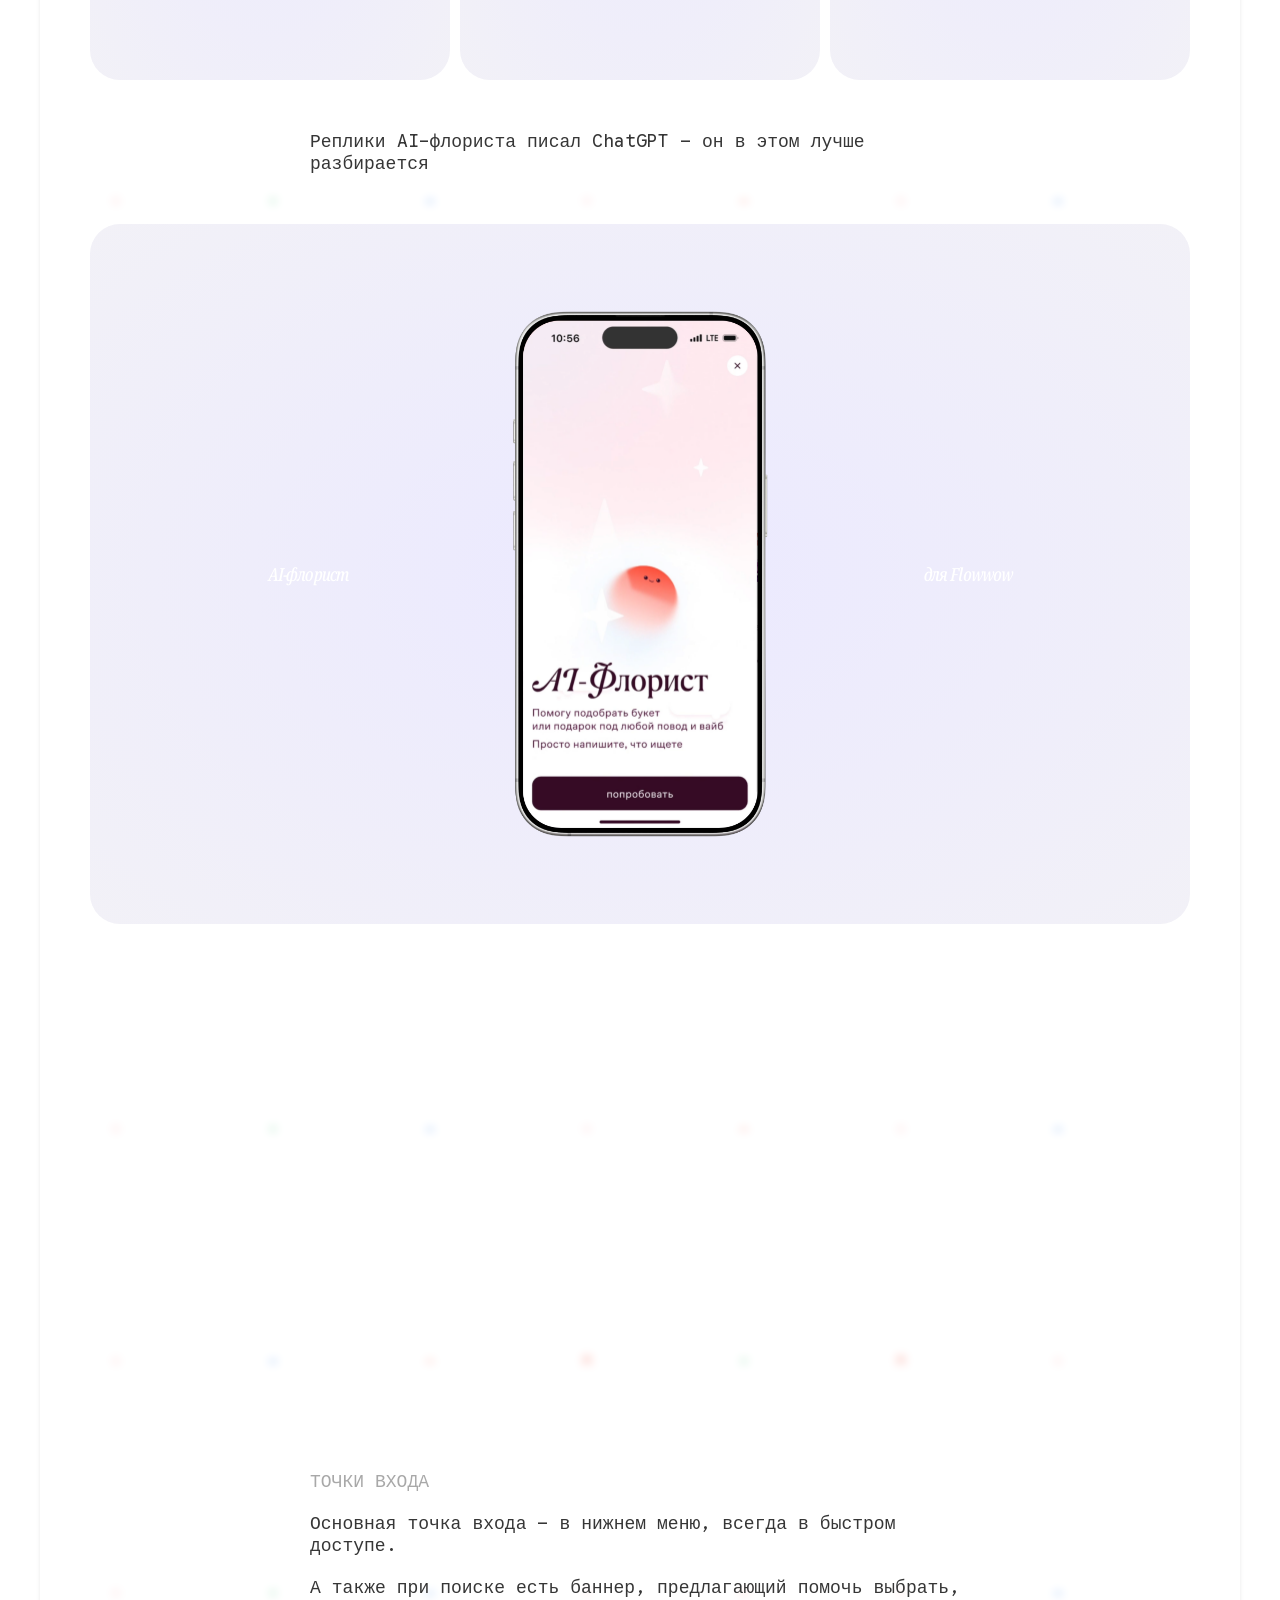
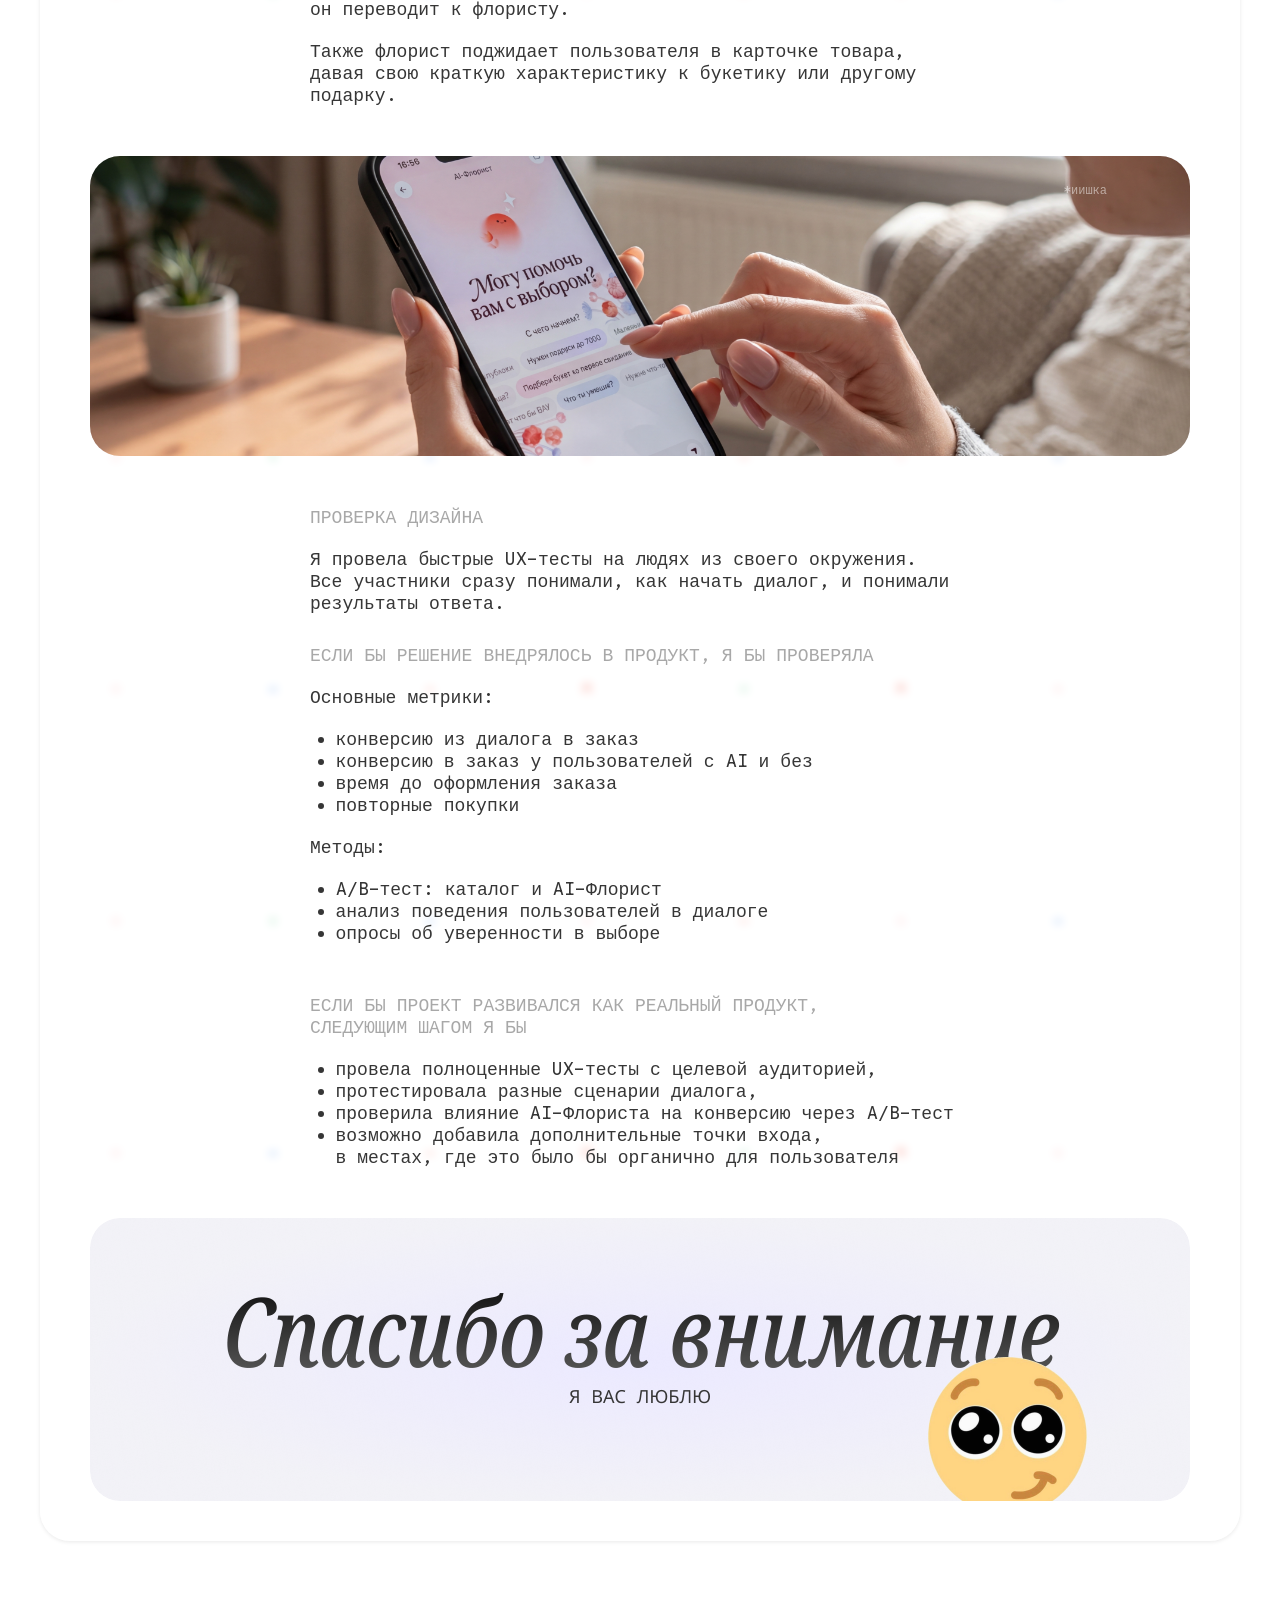
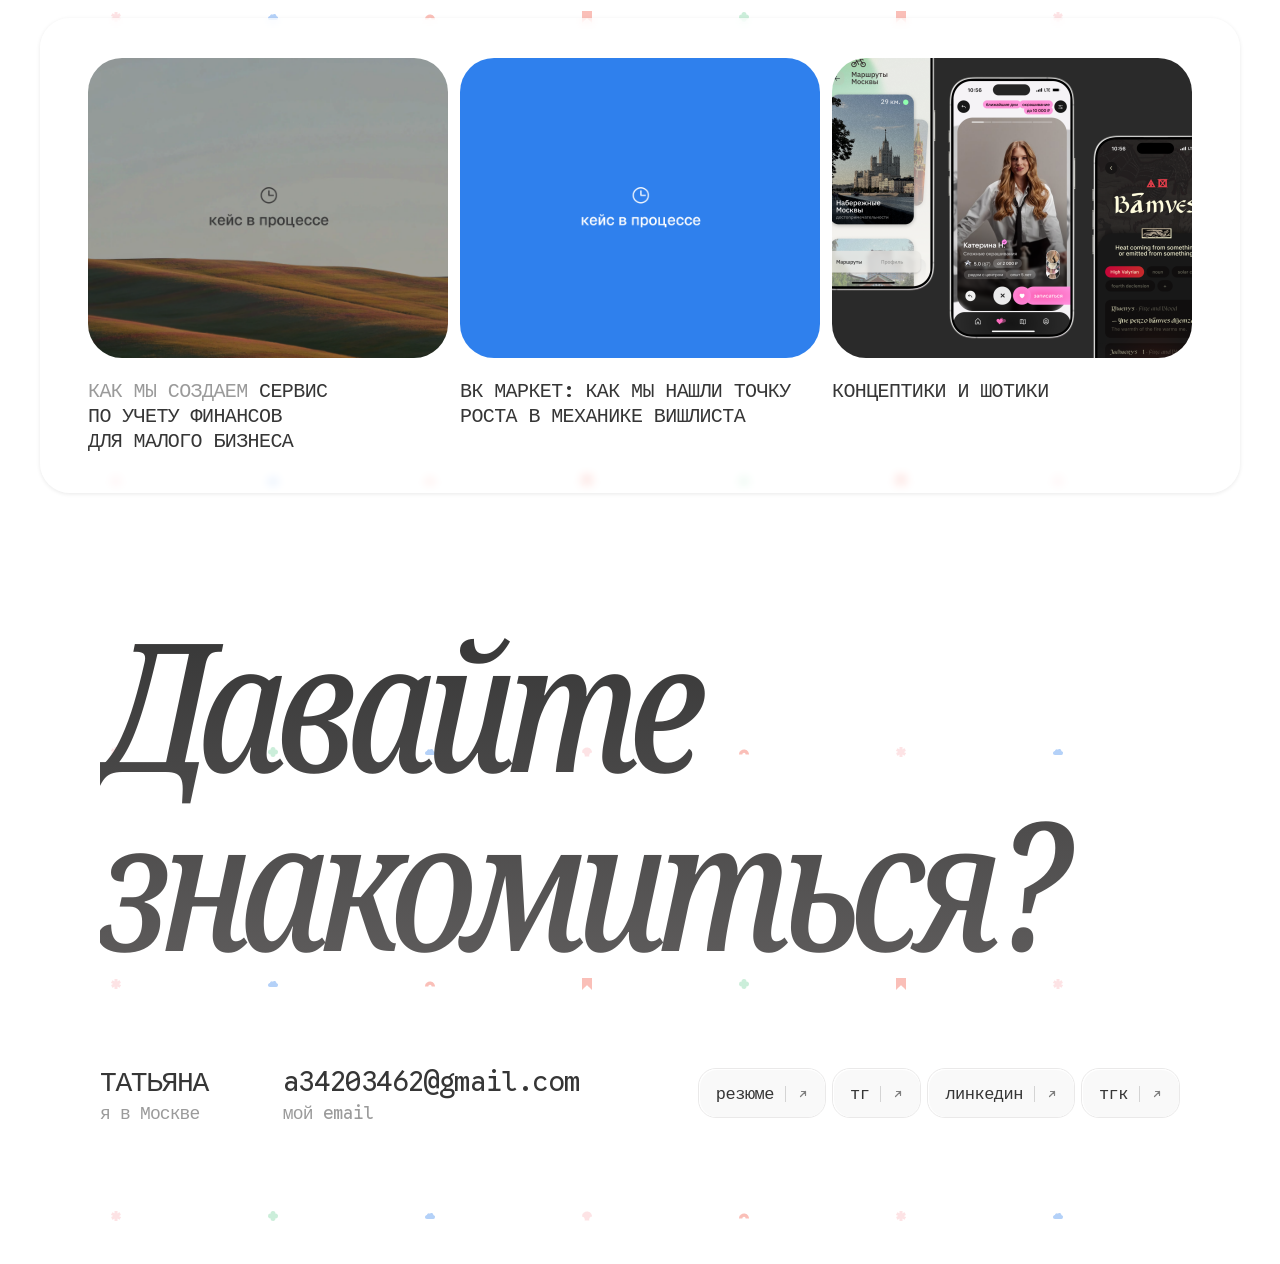
==== commit b1e1ff01: "Update resume link across all portfolio pages" ====
--- a/case-ai-florist/index.html
+++ b/case-ai-florist/index.html
@@ -1286,7 +1286,7 @@
         <span class="btn__inner"><span class="btn__text">Татьяна Андриянова</span></span>
       </a>
       <div class="nav__links">
-        <a class="btn" href="https://drive.google.com/file/d/1uCddd1VM7waWNBSUMLOdFpmNvgoKjj5G/view?usp=sharing" target="_blank" rel="noopener noreferrer">
+        <a class="btn" href="https://drive.google.com/file/d/1j48kQPtzKOHUbphX0UKKx8ao37DdQC0z/view?usp=sharing" target="_blank" rel="noopener noreferrer">
           <span class="btn__inner">
             <span class="btn__text">резюме</span>
             <span class="btn__sep" aria-hidden="true"></span>
@@ -1880,7 +1880,7 @@
               </div>
             </div>
             <div class="footer__links nav__links">
-              <a class="btn" href="https://drive.google.com/file/d/1uCddd1VM7waWNBSUMLOdFpmNvgoKjj5G/view?usp=sharing" target="_blank" rel="noopener noreferrer">
+              <a class="btn" href="https://drive.google.com/file/d/1j48kQPtzKOHUbphX0UKKx8ao37DdQC0z/view?usp=sharing" target="_blank" rel="noopener noreferrer">
                 <span class="btn__inner">
                   <span class="btn__text">резюме</span>
                   <span class="btn__sep" aria-hidden="true"></span>
